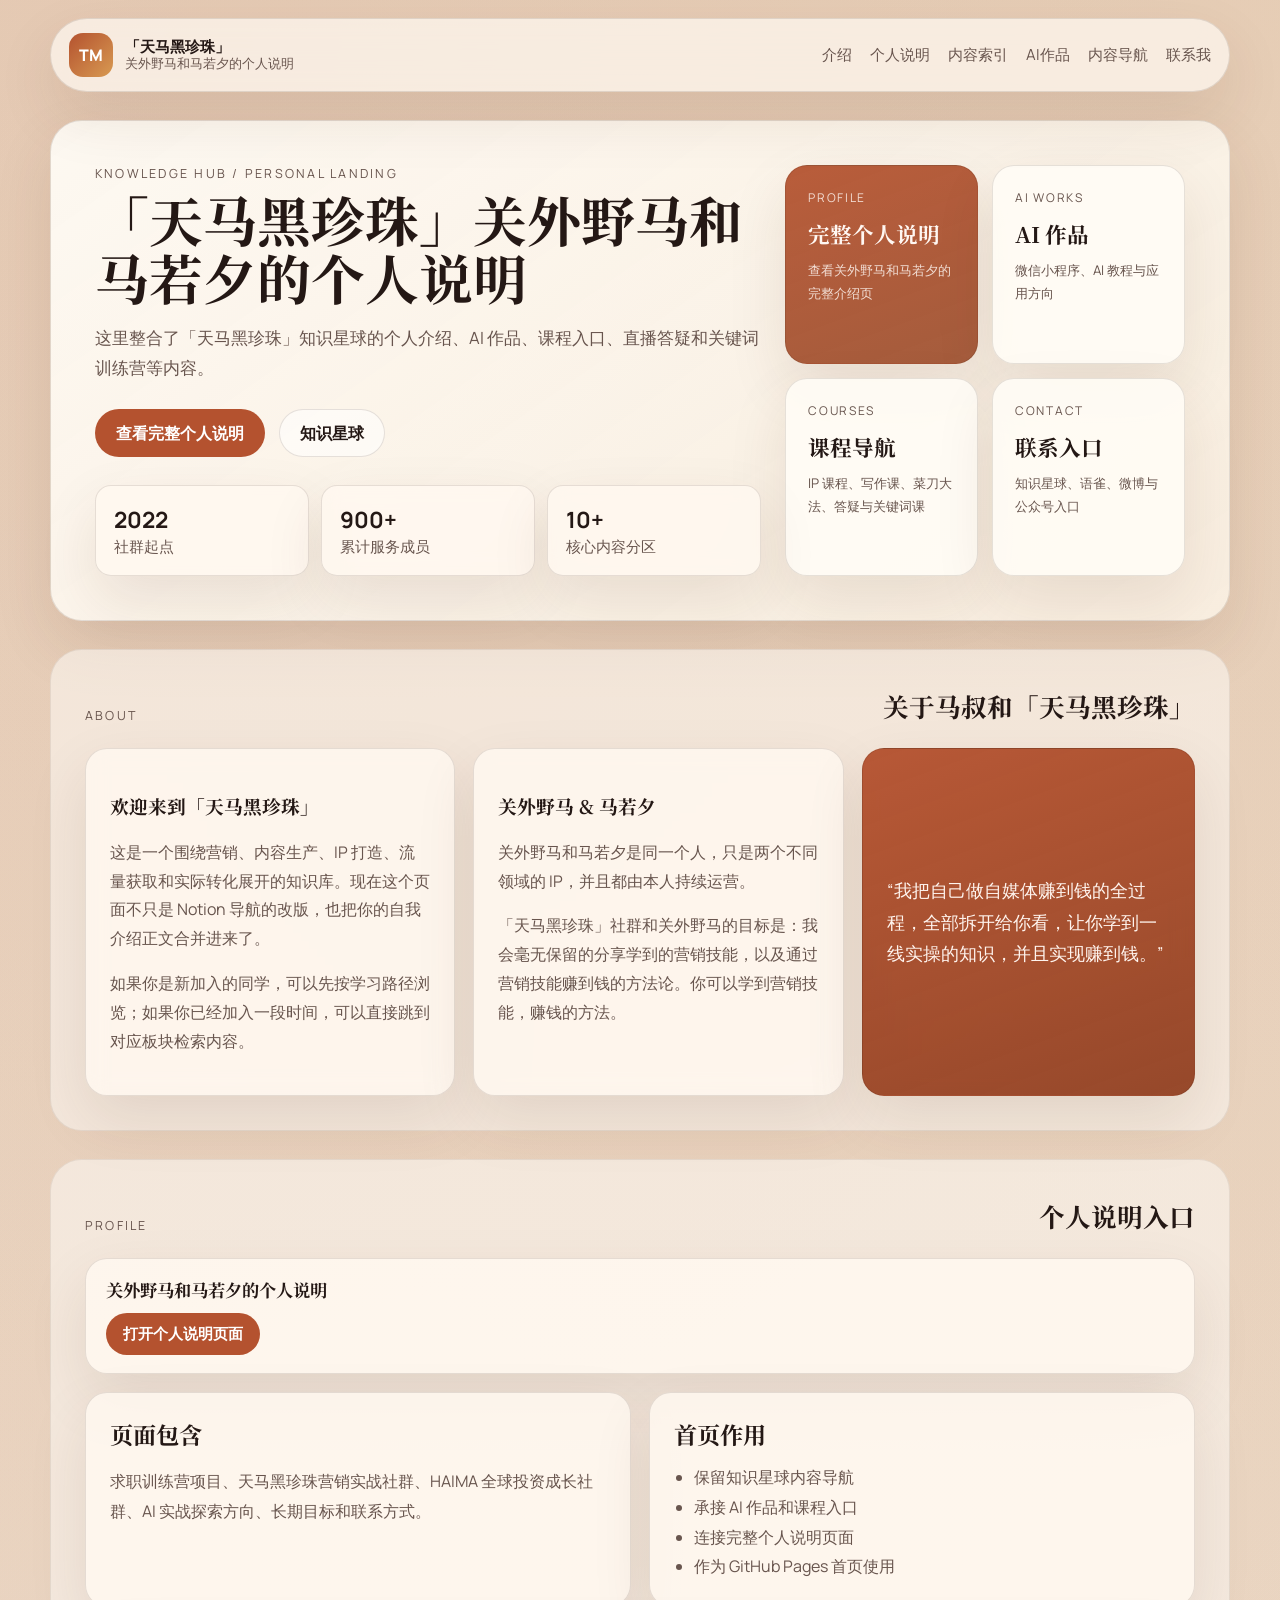
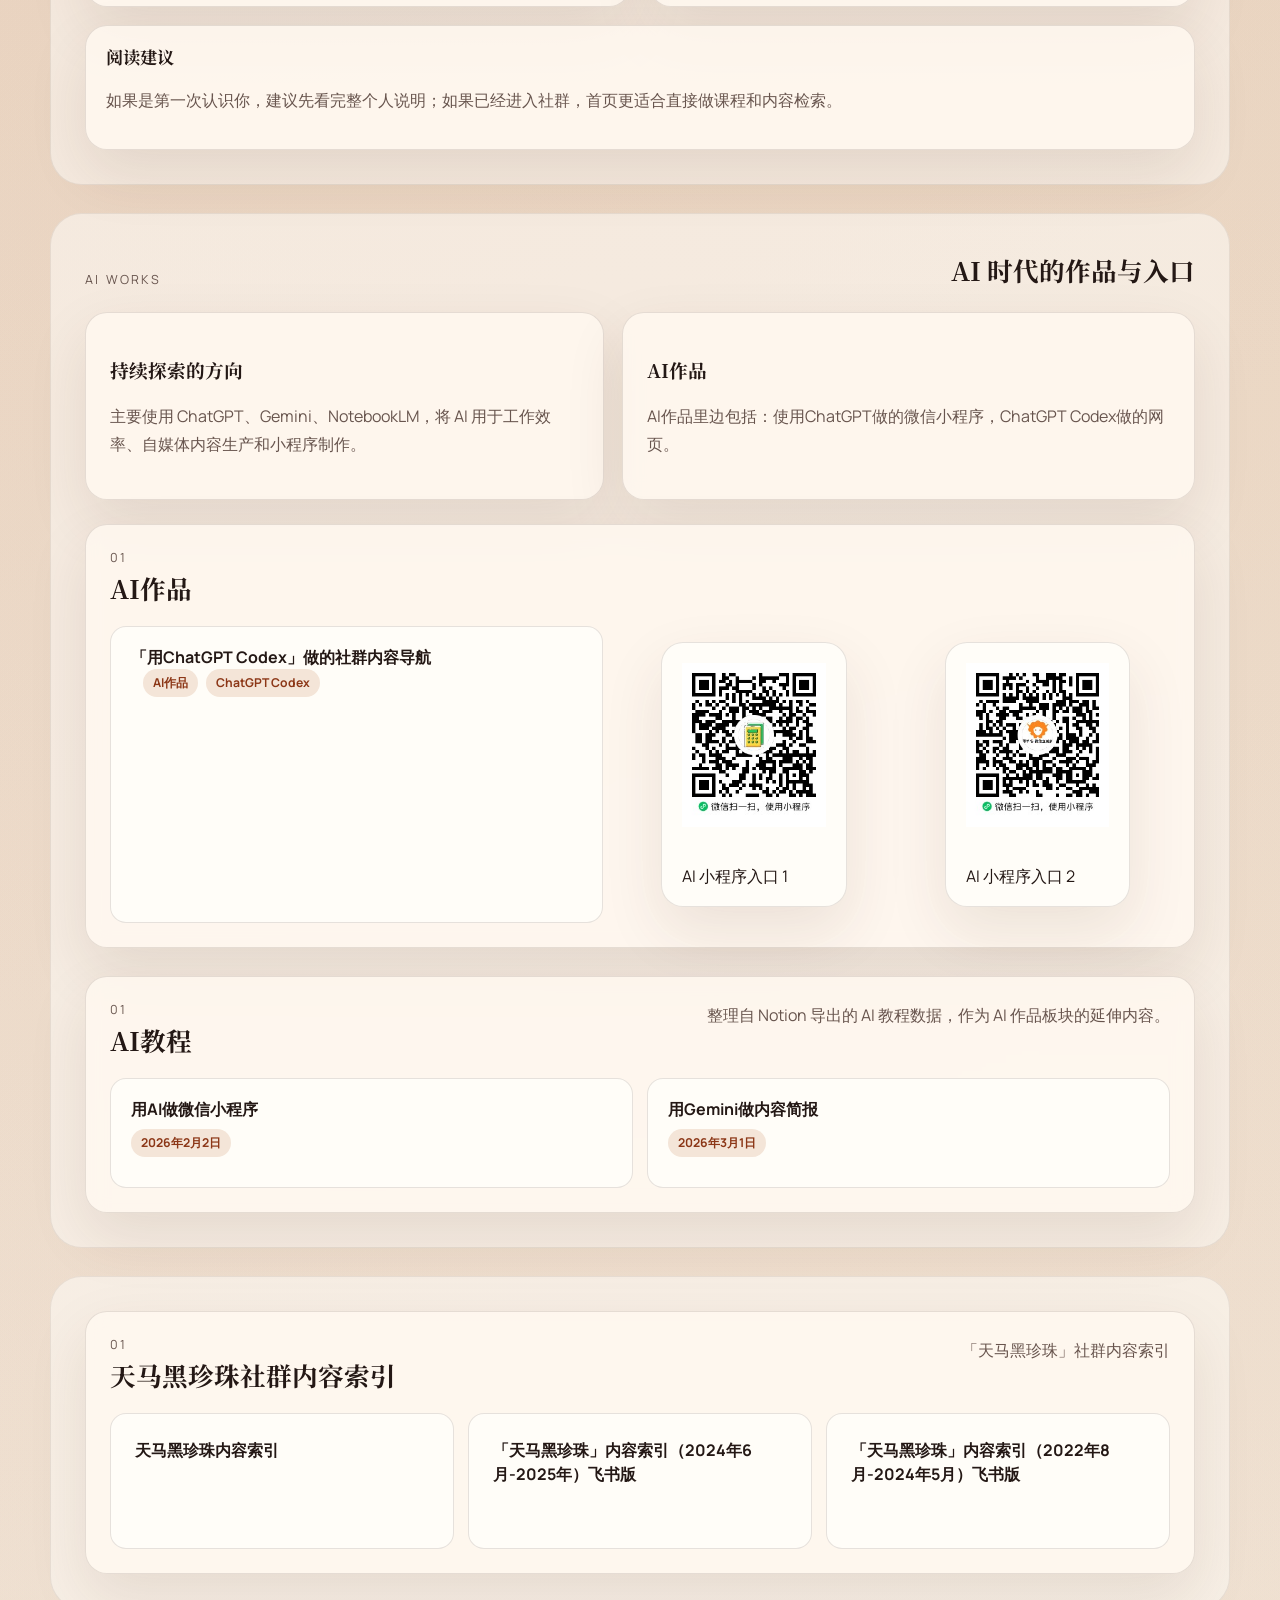
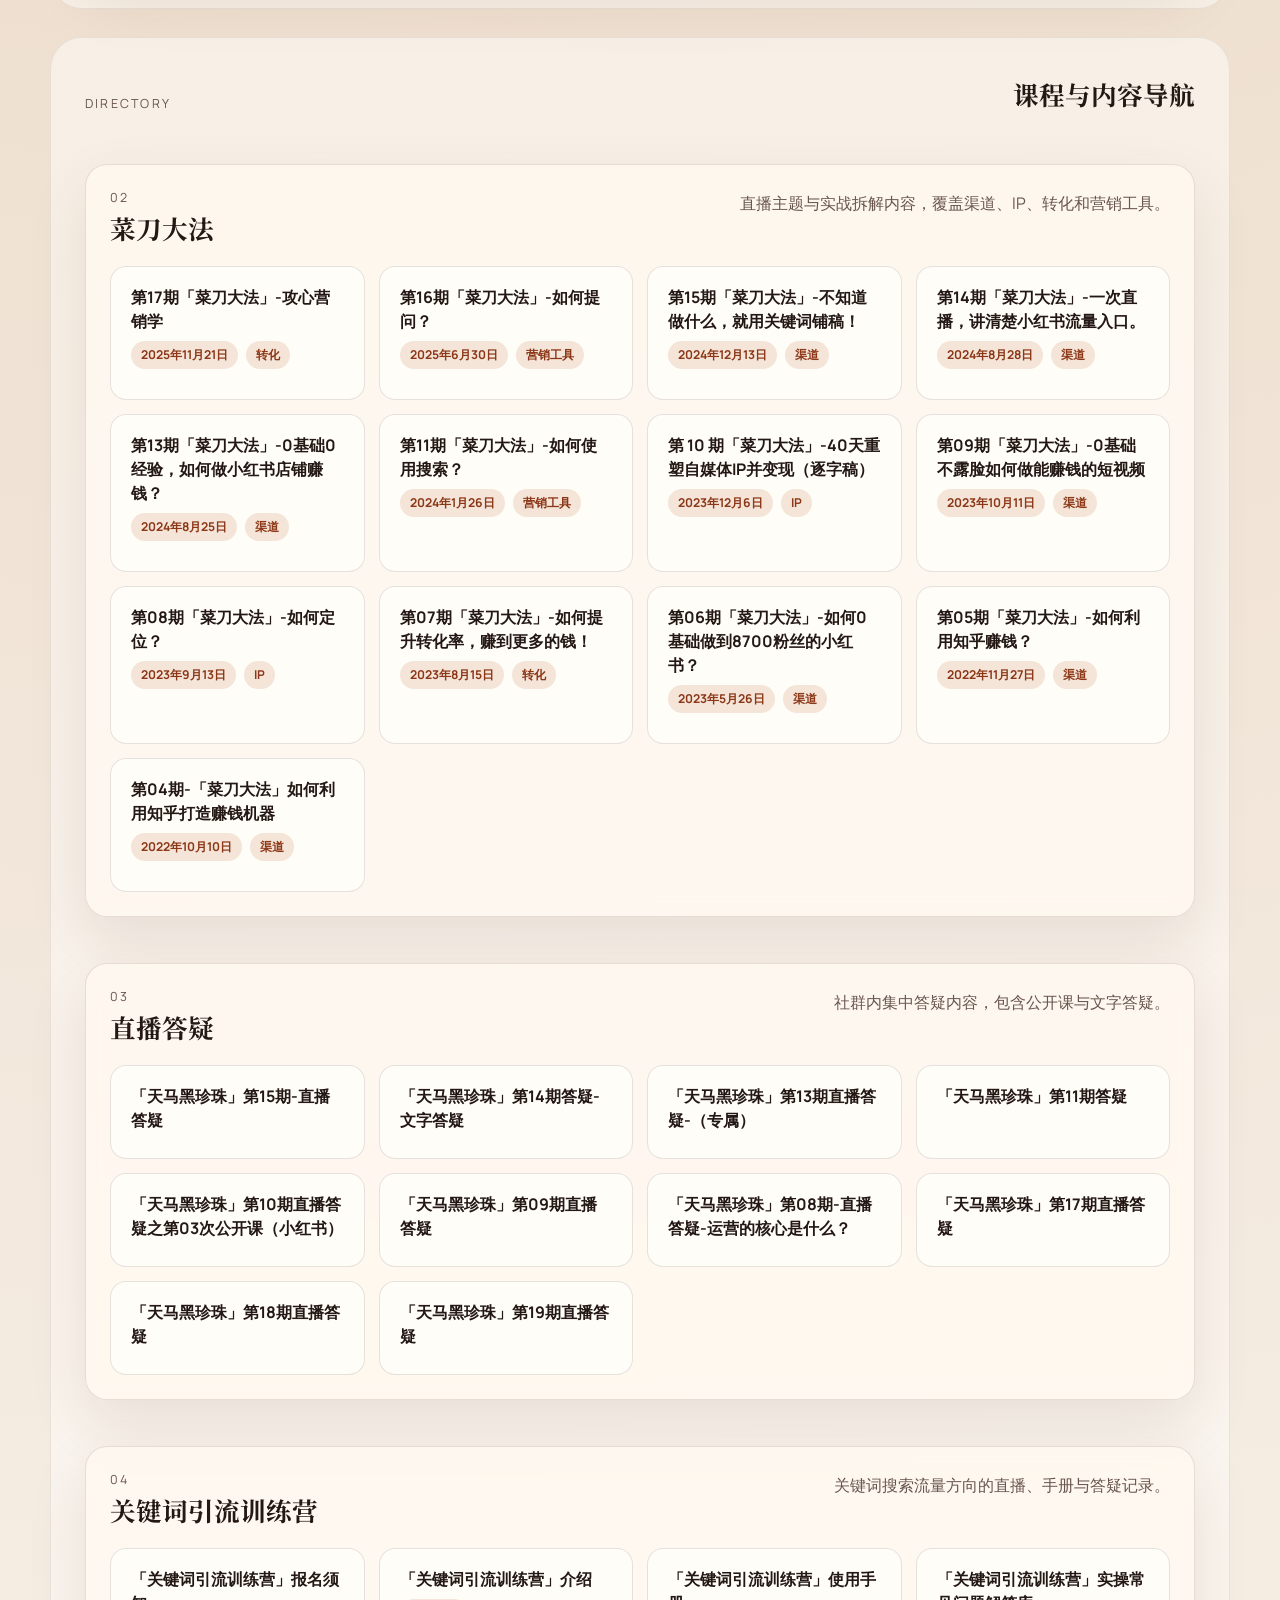
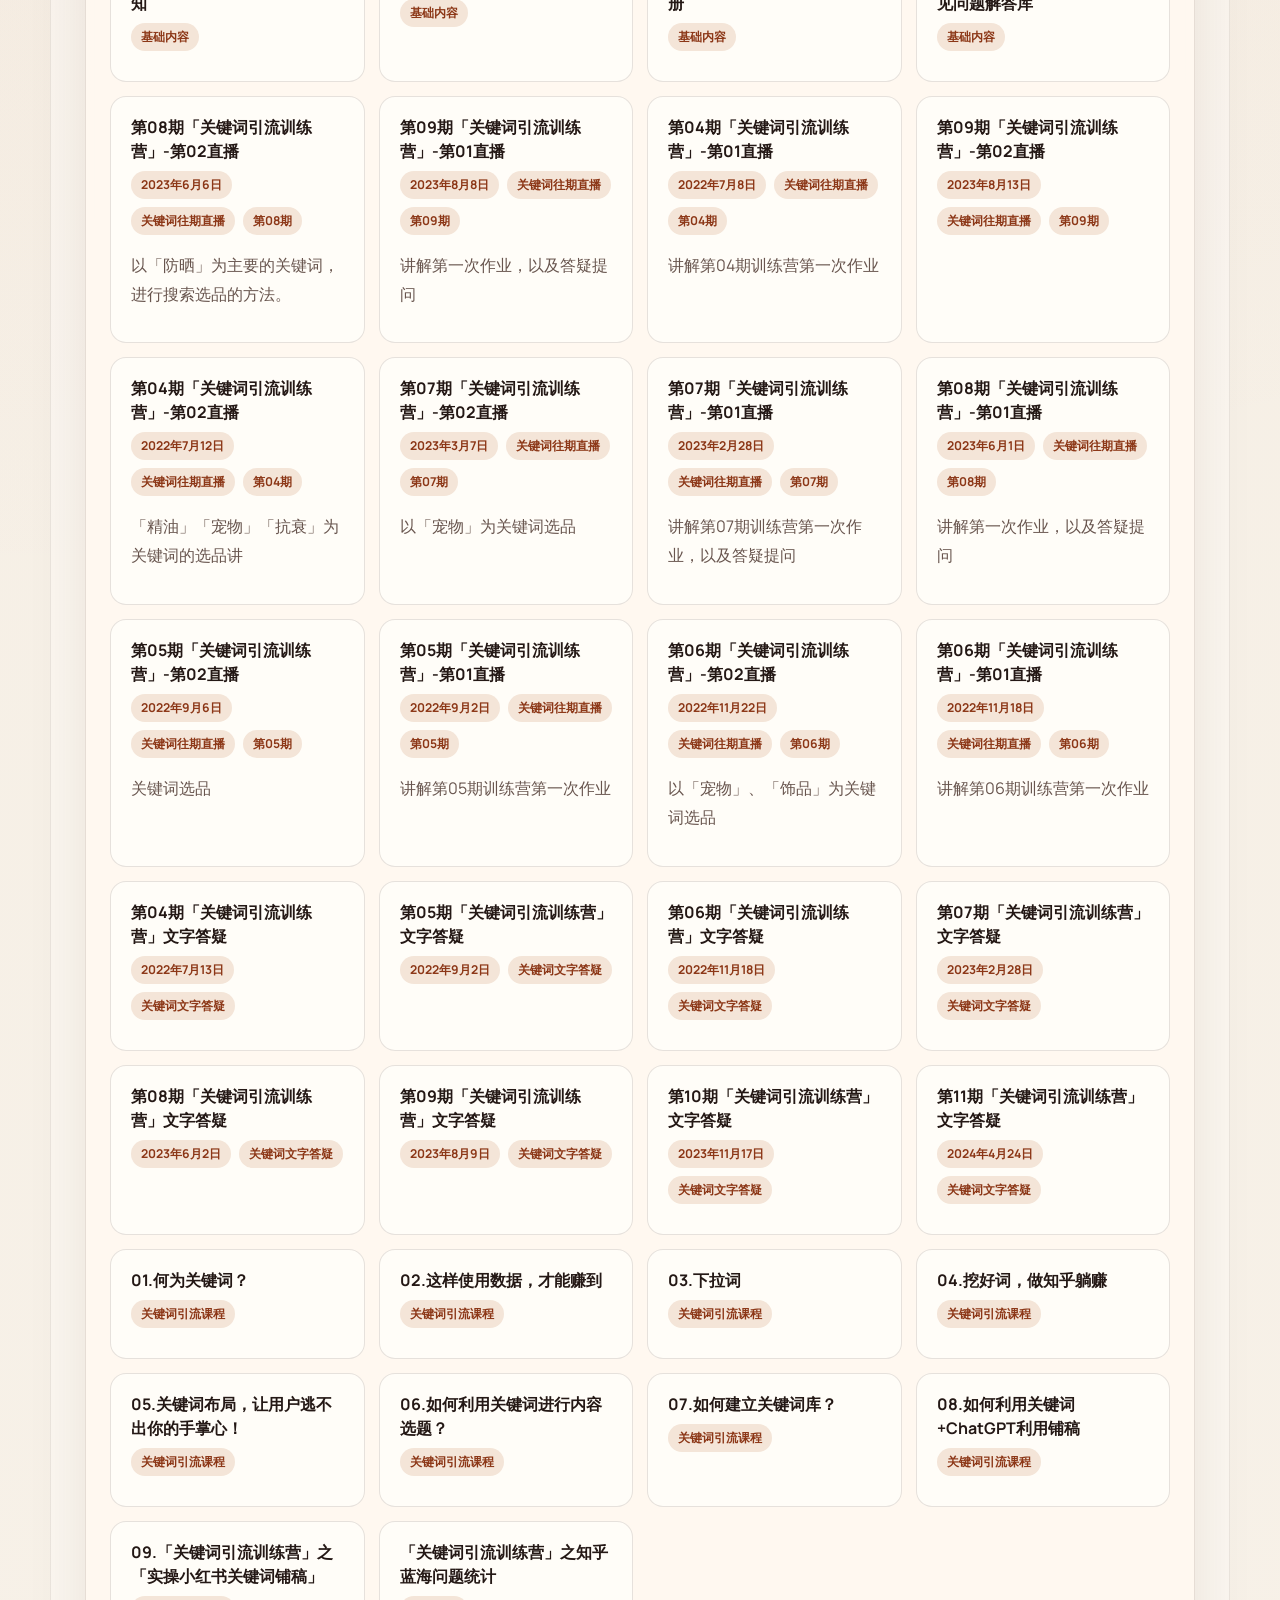
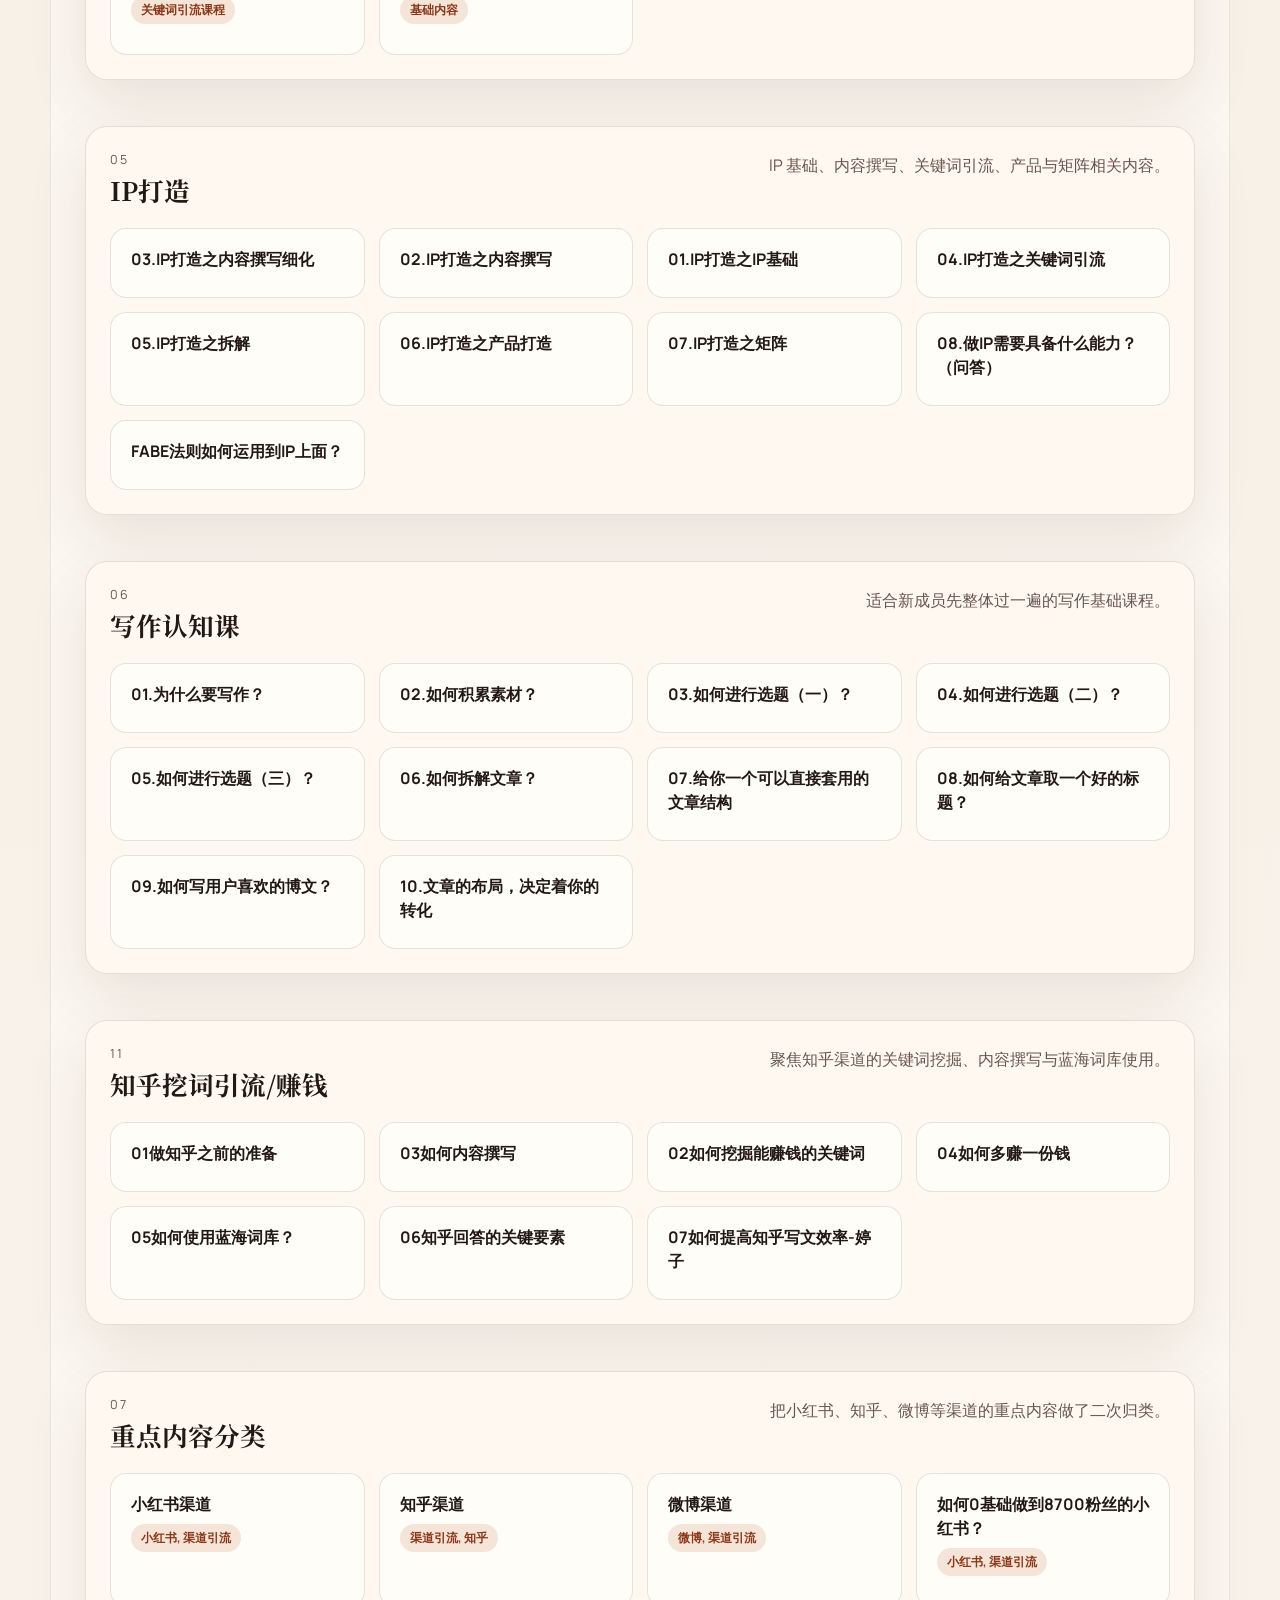
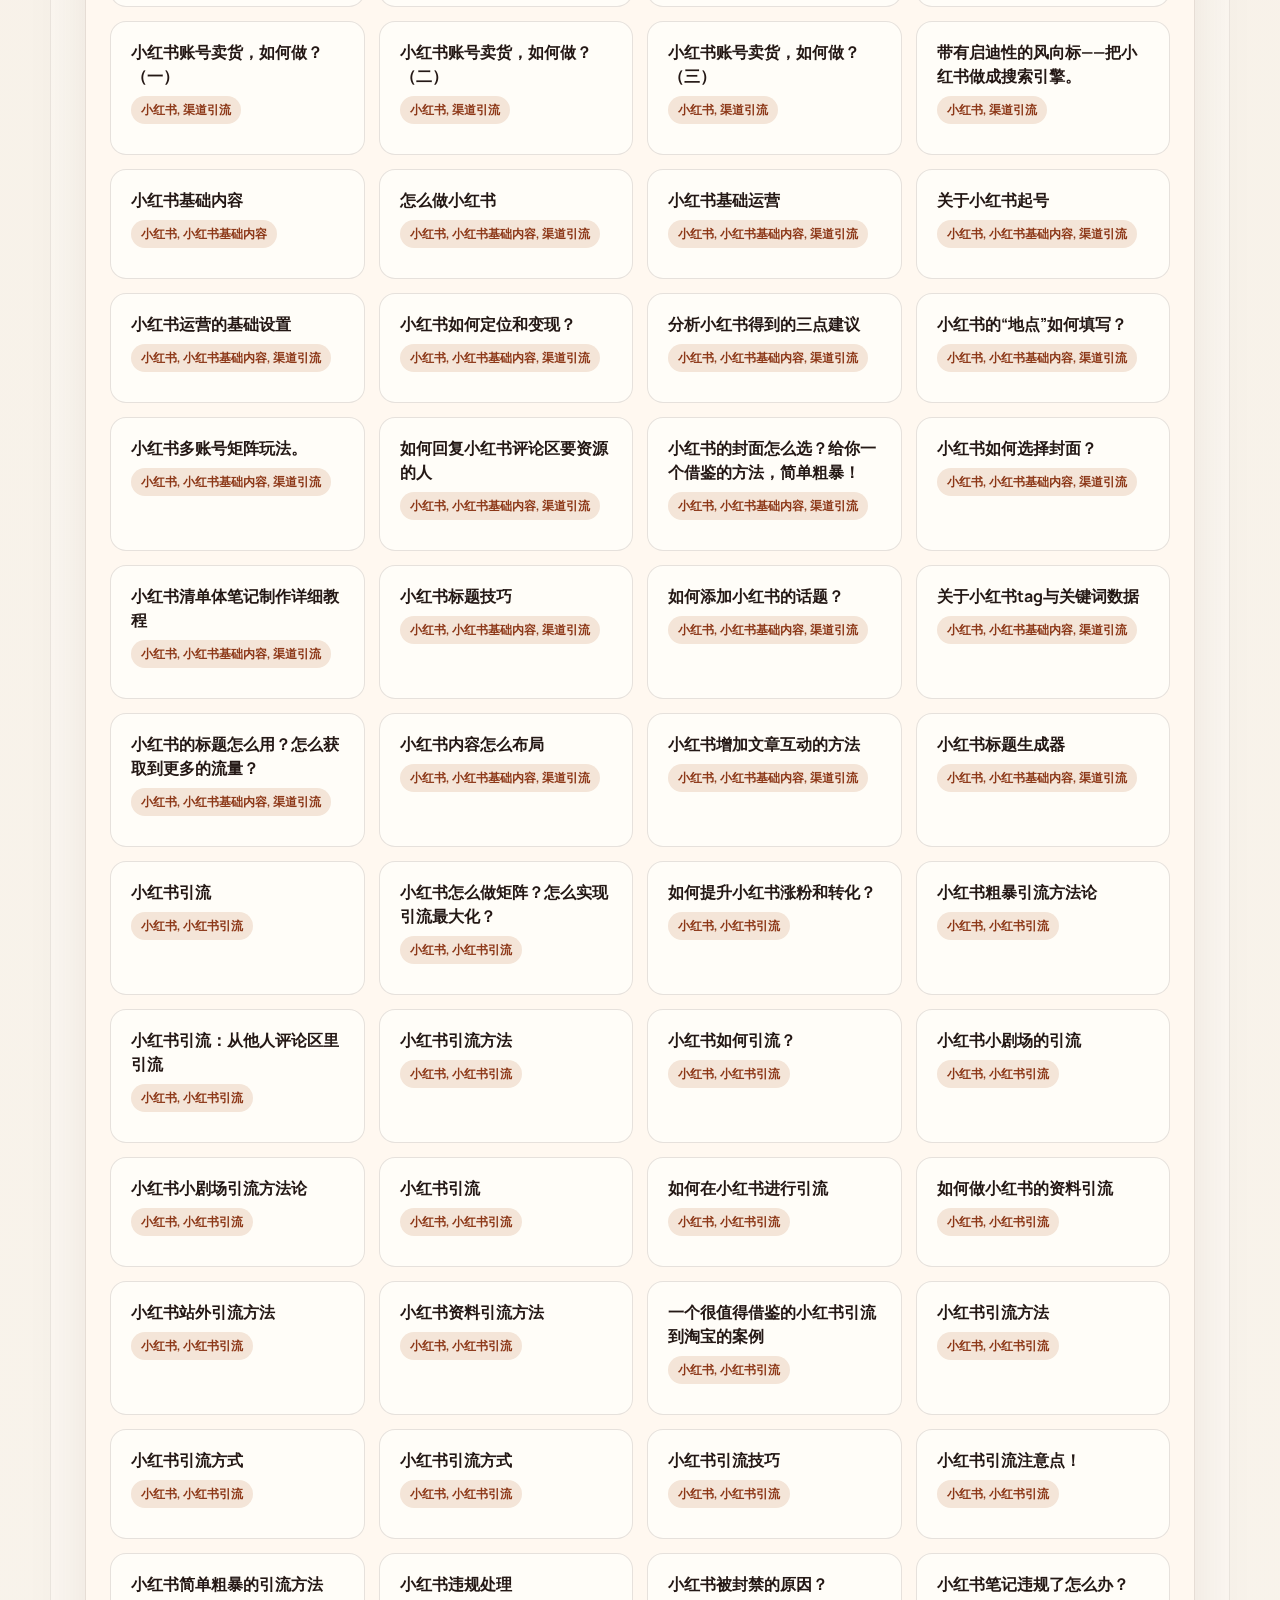
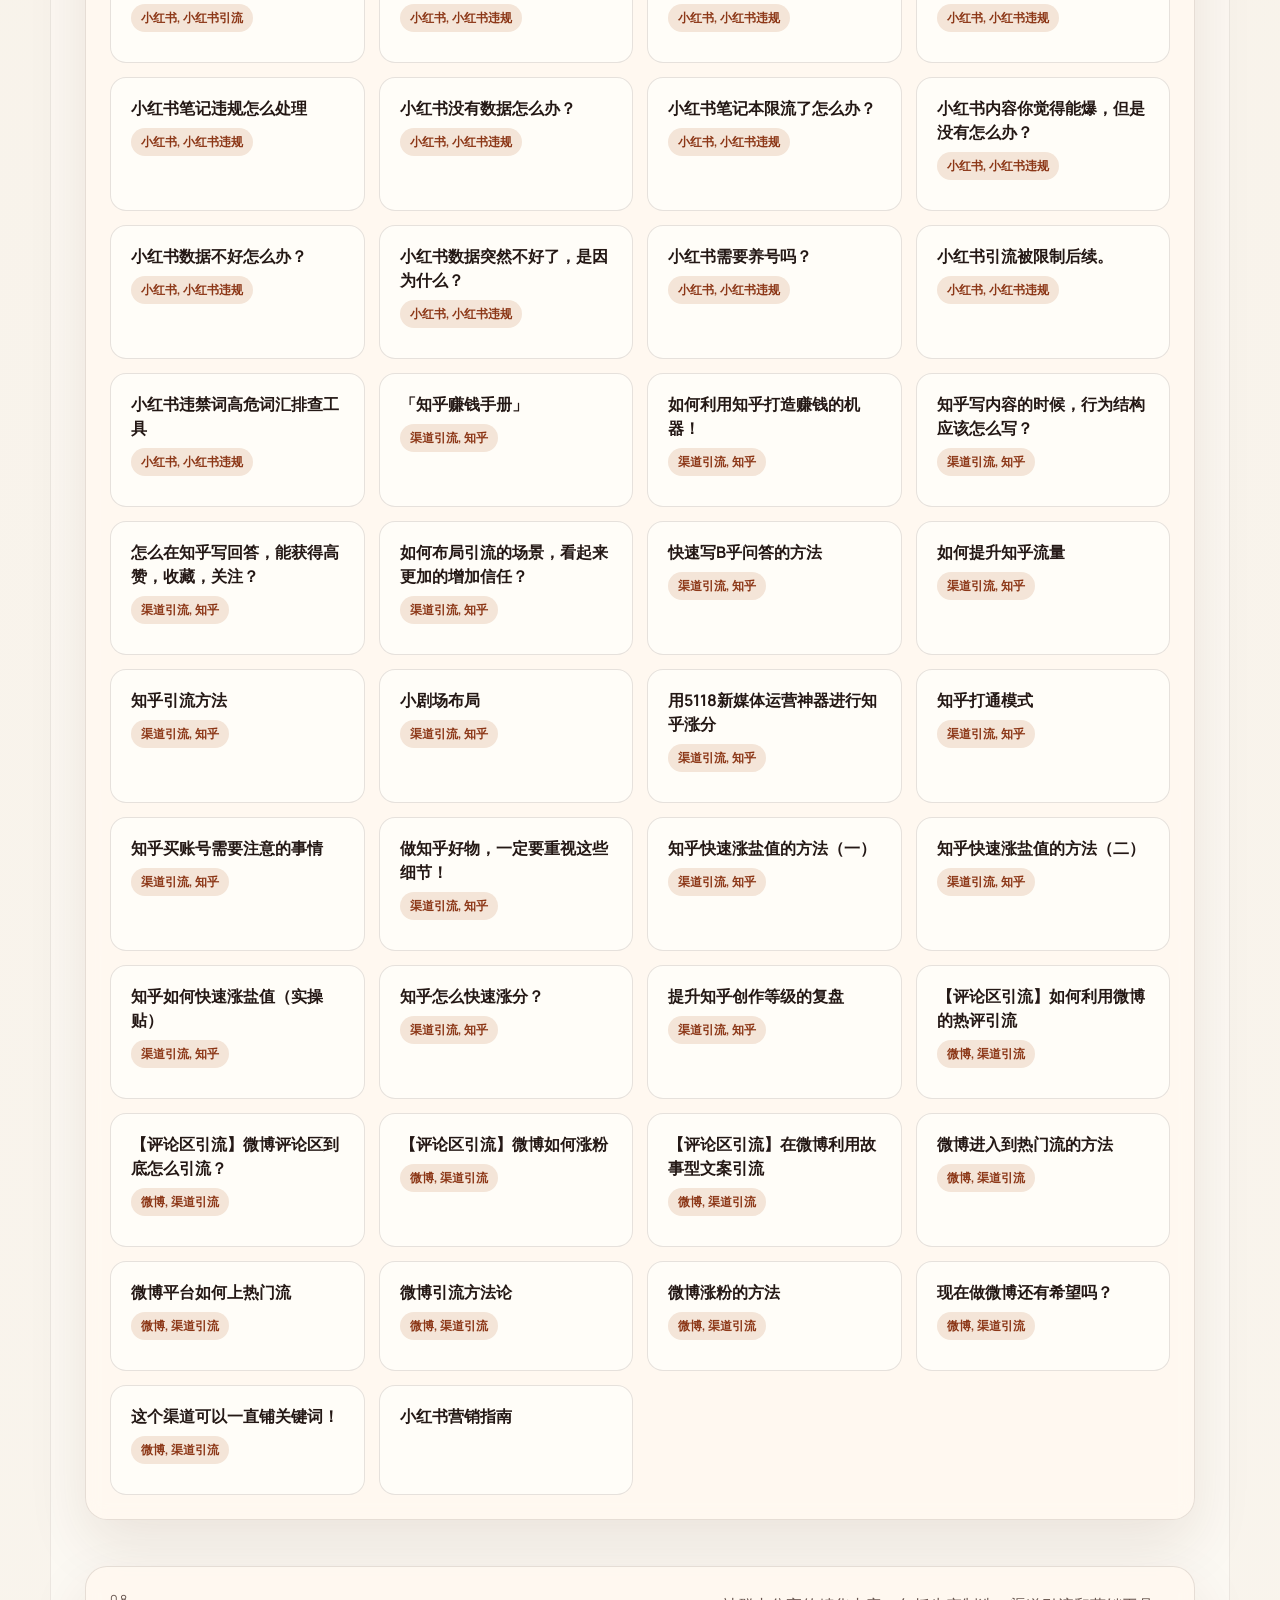
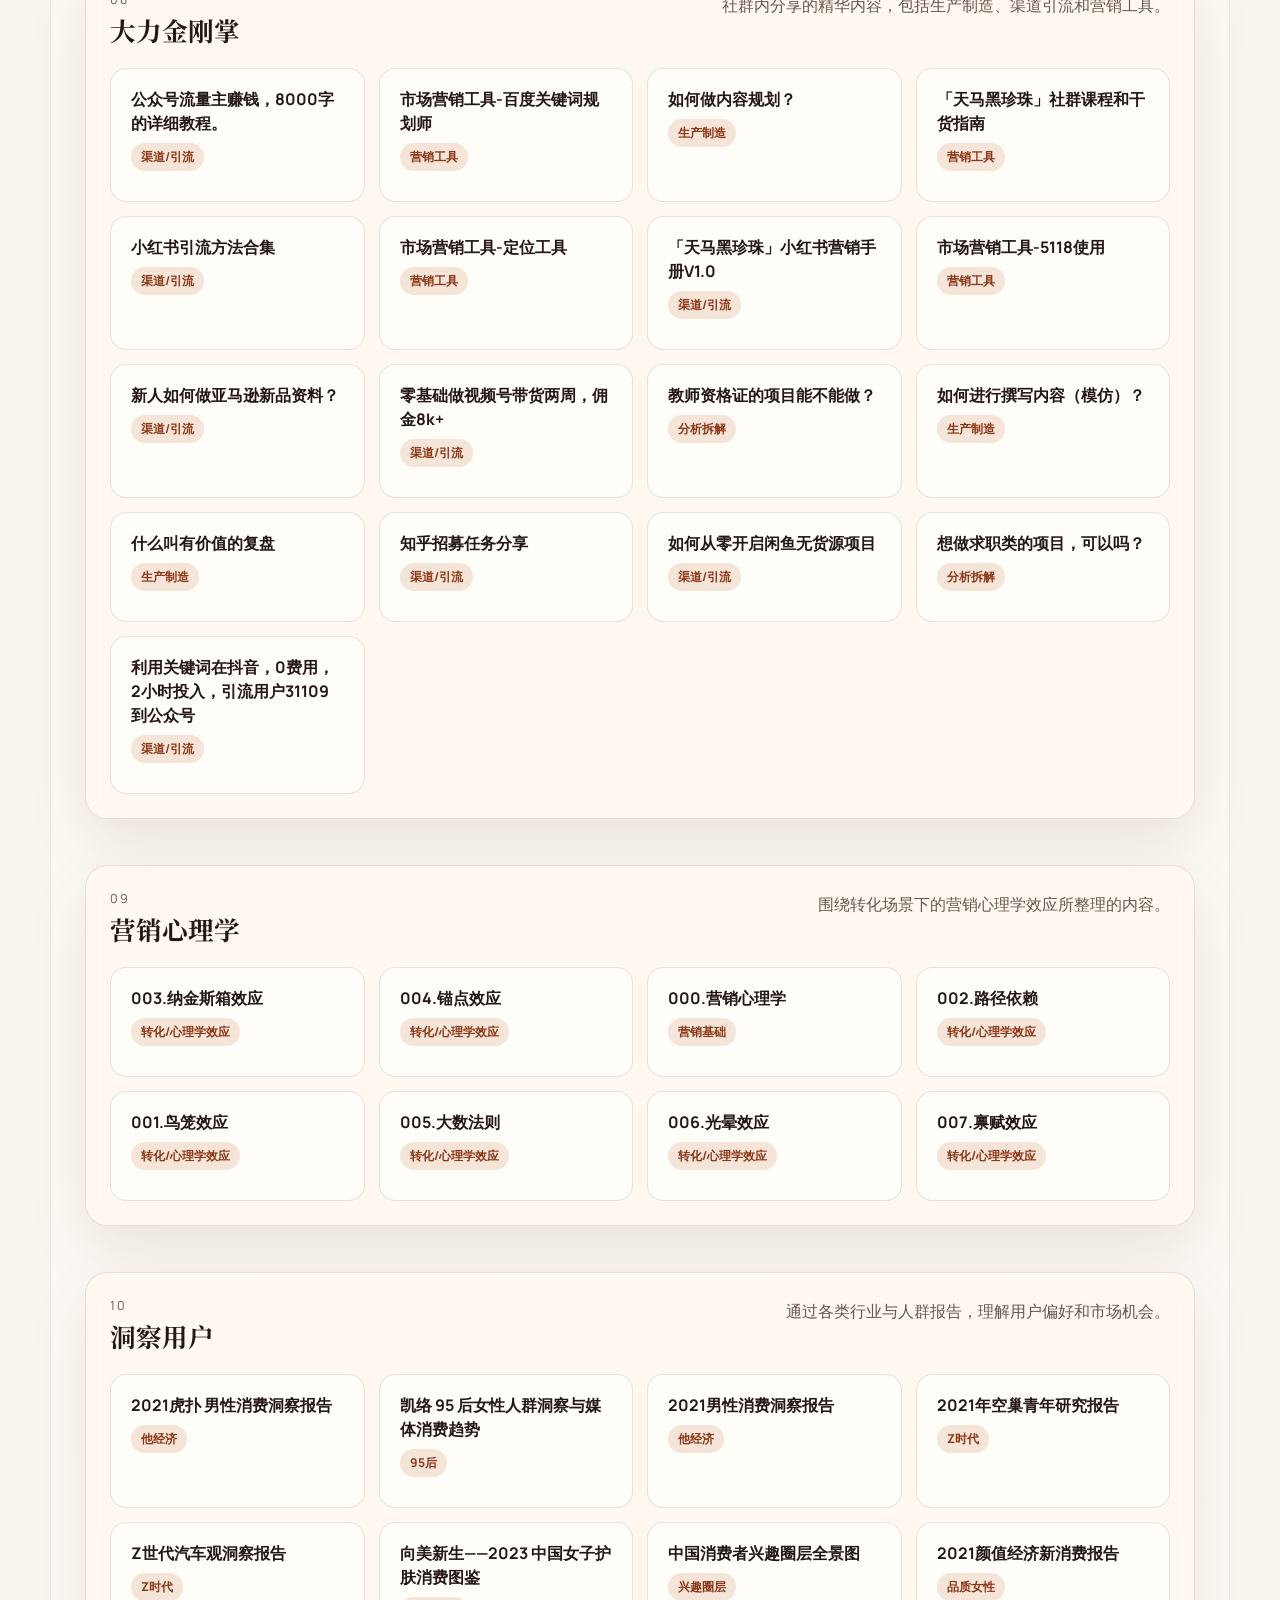
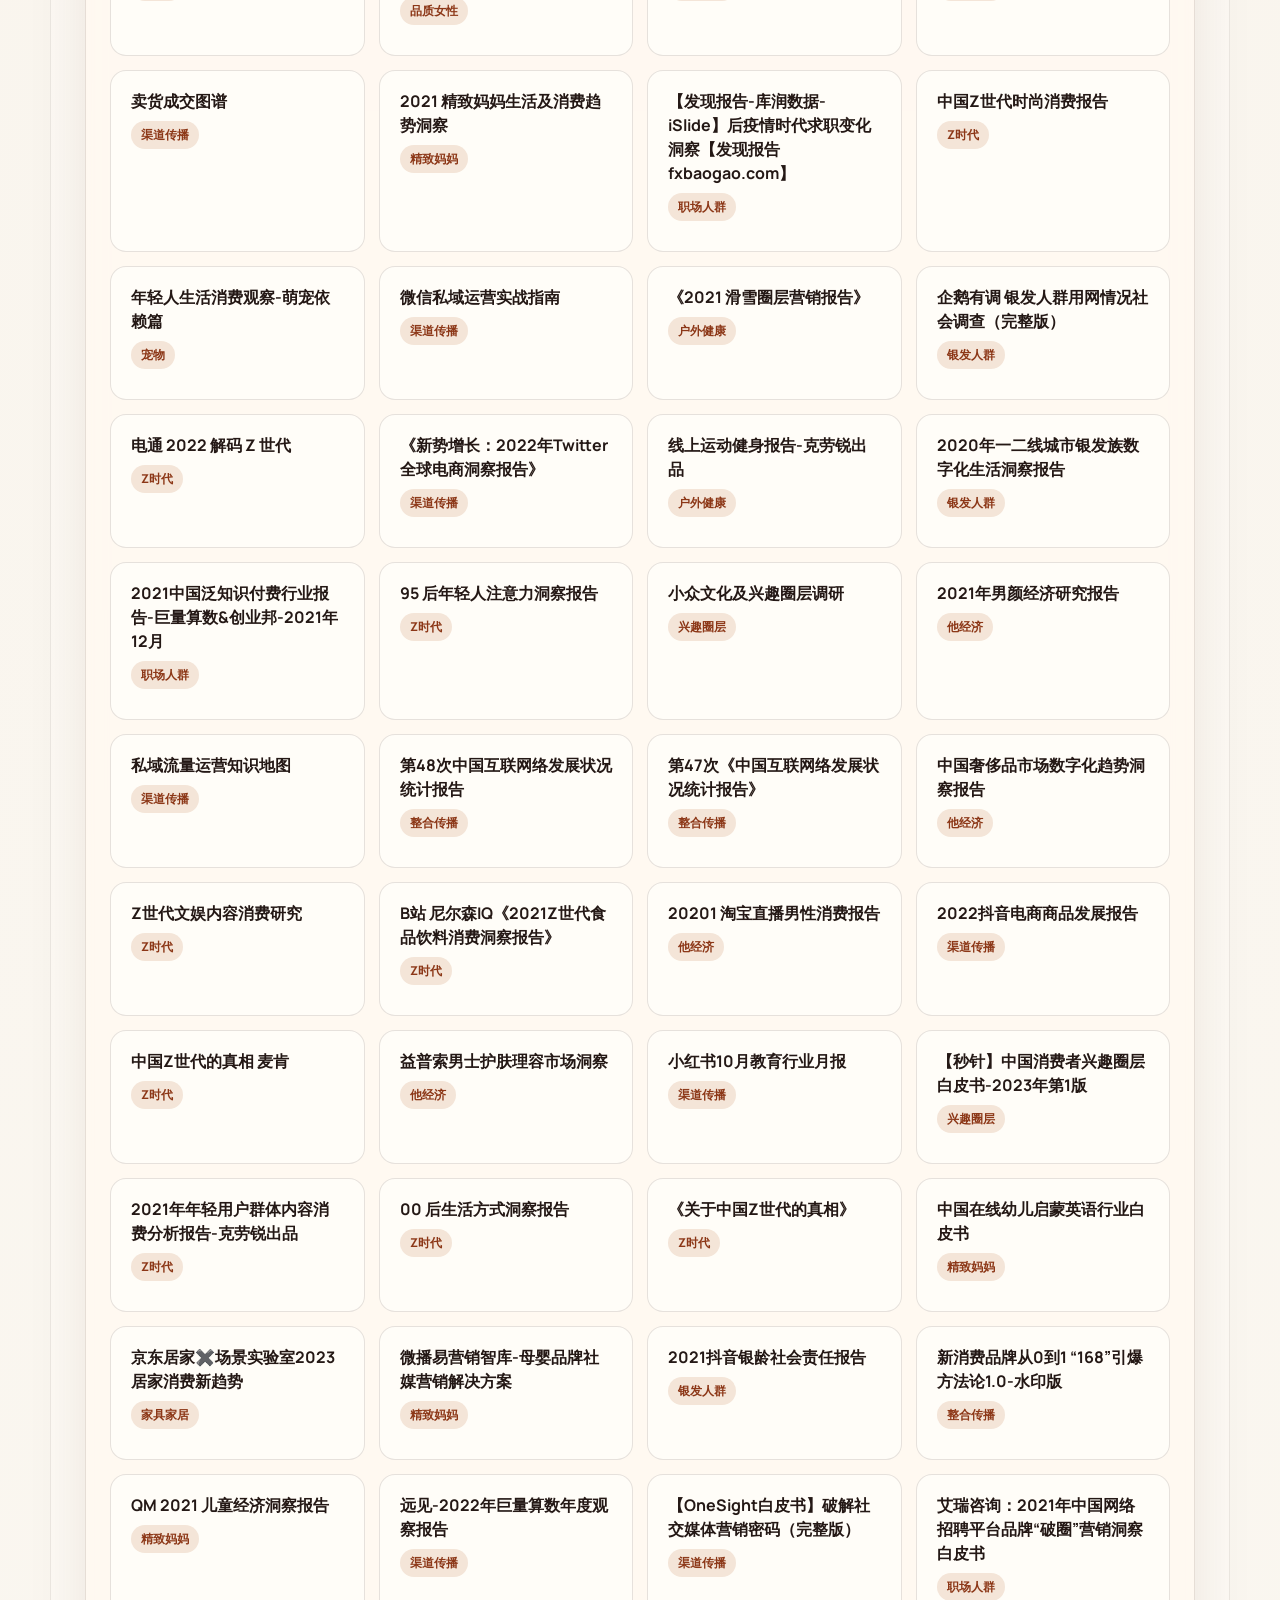
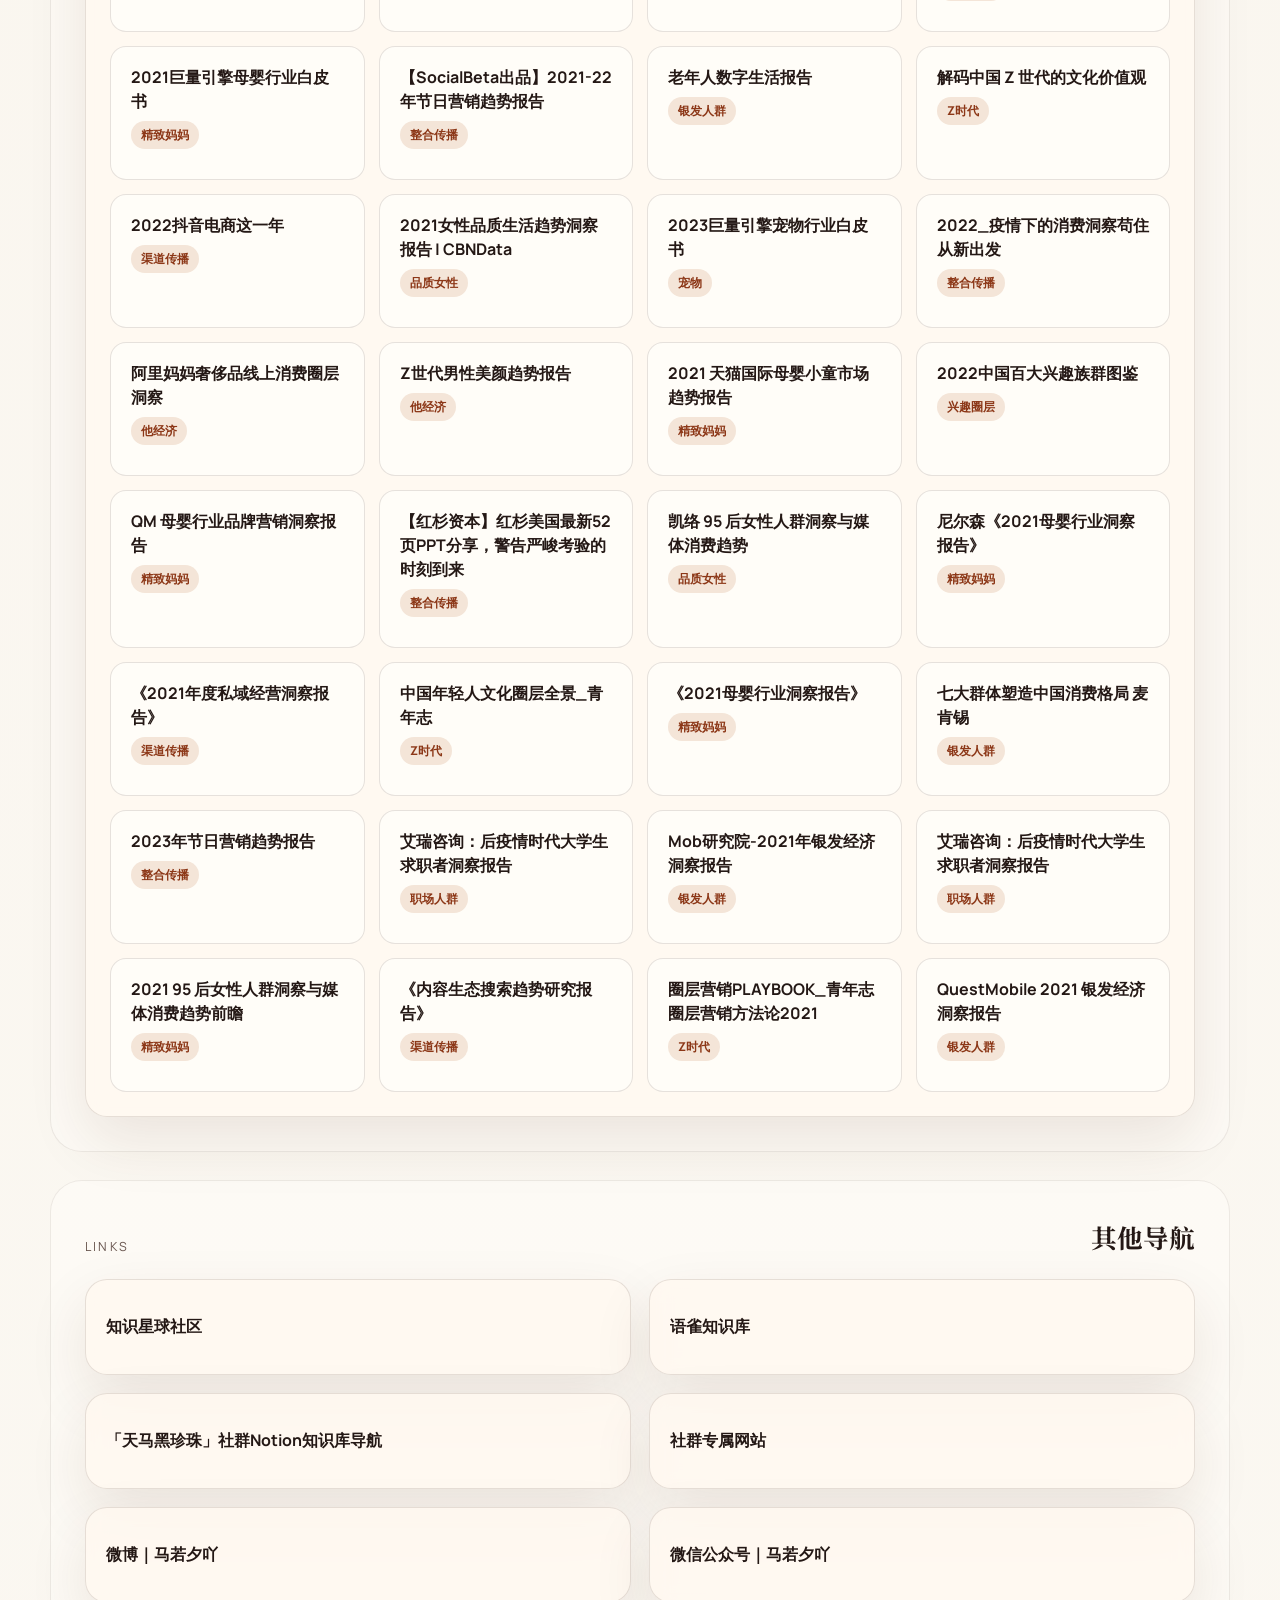
==== index.html @ 16bead6d "Rename feishu content index links" ====
<!DOCTYPE html>
<html lang="zh-CN">
  <head>
    <meta charset="UTF-8" />
    <meta name="viewport" content="width=device-width, initial-scale=1.0" />
    <title>「天马黑珍珠」关外野马和马若夕的个人说明</title>
    <meta
      name="description"
      content="「天马黑珍珠」关外野马和马若夕的个人说明，集中展示个人介绍、AI 作品、课程导航与联系方式。"
    />
    <link rel="preconnect" href="https://fonts.googleapis.com" />
    <link rel="preconnect" href="https://fonts.gstatic.com" crossorigin />
    <link
      href="https://fonts.googleapis.com/css2?family=Manrope:wght@400;500;700;800&family=Noto+Serif+SC:wght@400;600;700&display=swap"
      rel="stylesheet"
    />
    <link rel="stylesheet" href="./styles.css" />
  </head>
  <body>
    <div class="page-shell">
      <header class="site-header">
        <a class="brand" href="#top">
          <span class="brand-mark">TM</span>
          <span class="brand-copy">
            <strong>「天马黑珍珠」</strong>
            <small>关外野马和马若夕的个人说明</small>
          </span>
        </a>
        <nav class="top-nav">
          <a href="#intro">介绍</a>
          <a href="./profile.html">个人说明</a>
          <a href="./content-index.html">内容索引</a>
          <a href="#ai">AI作品</a>
          <a href="#sections">内容导航</a>
          <a href="#contact">联系我</a>
        </nav>
      </header>

      <main id="top">
        <section class="hero">
          <div class="hero-copy">
            <p class="eyebrow">Knowledge Hub / Personal Landing</p>
            <h1>「天马黑珍珠」关外野马和马若夕的个人说明</h1>
            <p class="hero-text">
              这里整合了「天马黑珍珠」知识星球的个人介绍、AI 作品、课程入口、直播答疑和关键词训练营等内容。
            </p>
            <div class="hero-actions">
              <a class="button primary" href="./profile.html">查看完整个人说明</a>
              <a class="button secondary" href="https://wx.zsxq.com/dweb2/index/group/28514828554421" target="_blank" rel="noreferrer">知识星球</a>
            </div>
            <ul class="hero-stats">
              <li><strong>2022</strong><span>社群起点</span></li>
              <li><strong>900+</strong><span>累计服务成员</span></li>
              <li><strong>10+</strong><span>核心内容分区</span></li>
            </ul>
          </div>
          <aside class="hero-panel">
            <div class="hero-quick-grid">
              <a class="quick-card quick-card-strong" href="./profile.html">
                <span class="quick-kicker">Profile</span>
                <strong>完整个人说明</strong>
                <small>查看关外野马和马若夕的完整介绍页</small>
              </a>
              <a class="quick-card" href="#ai">
                <span class="quick-kicker">AI Works</span>
                <strong>AI 作品</strong>
                <small>微信小程序、AI 教程与应用方向</small>
              </a>
              <a class="quick-card" href="#sections">
                <span class="quick-kicker">Courses</span>
                <strong>课程导航</strong>
                <small>IP 课程、写作课、菜刀大法、答疑与关键词课</small>
              </a>
              <a class="quick-card" href="#contact">
                <span class="quick-kicker">Contact</span>
                <strong>联系入口</strong>
                <small>知识星球、语雀、微博与公众号入口</small>
              </a>
            </div>
          </aside>
        </section>

        <section id="intro" class="section section-intro">
          <div class="section-heading">
            <p class="section-kicker">About</p>
            <h2>关于马叔和「天马黑珍珠」</h2>
          </div>
          <div class="intro-grid">
            <article class="note-card">
              <h3>欢迎来到「天马黑珍珠」</h3>
              <p>
                这是一个围绕营销、内容生产、IP 打造、流量获取和实际转化展开的知识库。现在这个页面不只是
                Notion 导航的改版，也把你的自我介绍正文合并进来了。
              </p>
              <p>
                如果你是新加入的同学，可以先按学习路径浏览；如果你已经加入一段时间，可以直接跳到对应板块检索内容。
              </p>
            </article>
            <article class="note-card">
              <h3>关外野马 & 马若夕</h3>
              <p>
                关外野马和马若夕是同一个人，只是两个不同领域的 IP，并且都由本人持续运营。
              </p>
              <p>
                「天马黑珍珠」社群和关外野马的目标是：我会毫无保留的分享学到的营销技能，以及通过营销技能赚到钱的方法论。你可以学到营销技能，赚钱的方法。
              </p>
            </article>
            <article class="quote-card">
              <p>
                “我把自己做自媒体赚到钱的全过程，全部拆开给你看，让你学到一线实操的知识，并且实现赚到钱。”
              </p>
            </article>
          </div>
        </section>

        <section id="story" class="section">
          <div class="section-heading">
            <p class="section-kicker">Profile</p>
            <h2>个人说明入口</h2>
          </div>
          <div class="story-grid">
            <article class="story-card story-card-wide">
              <h3>关外野马和马若夕的个人说明</h3>
              <a class="button primary" href="./profile.html">打开个人说明页面</a>
            </article>
            <article class="story-card">
              <h3>页面包含</h3>
              <p>
                求职训练营项目、天马黑珍珠营销实战社群、HAIMA 全球投资成长社群、AI 实战探索方向、长期目标和联系方式。
              </p>
            </article>
            <article class="story-card">
              <h3>首页作用</h3>
              <ul class="story-list">
                <li>保留知识星球内容导航</li>
                <li>承接 AI 作品和课程入口</li>
                <li>连接完整个人说明页面</li>
                <li>作为 GitHub Pages 首页使用</li>
              </ul>
            </article>
            <article class="story-card story-card-wide">
              <h3>阅读建议</h3>
              <p>
                如果是第一次认识你，建议先看完整个人说明；如果已经进入社群，首页更适合直接做课程和内容检索。
              </p>
            </article>
          </div>
        </section>

        <section id="ai" class="section">
          <div class="section-heading">
            <p class="section-kicker">AI Works</p>
            <h2>AI 时代的作品与入口</h2>
          </div>
          <div class="ai-layout">
            <article class="note-card">
              <h3>持续探索的方向</h3>
              <p>主要使用 ChatGPT、Gemini、NotebookLM，将 AI 用于工作效率、自媒体内容生产和小程序制作。</p>
            </article>
            <article class="note-card">
              <h3>AI作品</h3>
              <p>AI作品里边包括：使用ChatGPT做的微信小程序，ChatGPT Codex做的网页。</p>
            </article>
          </div>
          <section class="content-block ai-works-block">
            <div class="content-head">
              <div>
                <p class="content-kicker">01</p>
                <h3>AI作品</h3>
              </div>
            </div>
            <div class="ai-works-grid">
              <a
                class="content-item ai-work-item"
                href="https://yema-29129.github.io/tianmaheizhenzhu/"
                target="_blank"
                rel="noreferrer"
              >
                <h4>
                  「用ChatGPT Codex」做的社群内容导航
                  <span class="inline-chips">
                    <span class="meta-chip">AI作品</span>
                    <span class="meta-chip">ChatGPT Codex</span>
                  </span>
                </h4>
              </a>
              <figure class="qr-card ai-work-qr">
                <img src="./assets/images/image.png" alt="AI 小程序入口 1" />
                <figcaption>AI 小程序入口 1</figcaption>
              </figure>
              <figure class="qr-card ai-work-qr">
                <img src="./assets/images/image 1.png" alt="AI 小程序入口 2" />
                <figcaption>AI 小程序入口 2</figcaption>
              </figure>
            </div>
          </section>
          <div class="dynamic-section" data-section="aiTutorial"></div>
        </section>

        <section class="section index-section">
          <div class="content-block">
            <div class="content-head">
              <div>
                <p class="content-kicker">01</p>
                <h3>天马黑珍珠社群内容索引</h3>
              </div>
              <p class="content-desc">「天马黑珍珠」社群内容索引</p>
            </div>
            <div class="content-list index-list">
              <a class="content-item index-item" href="https://yema-29129.github.io/tianmaheizhenzhu/" target="_blank" rel="noreferrer">
                <h4>天马黑珍珠内容索引</h4>
              </a>
              <a class="content-item index-item" href="https://raayg17e4m.feishu.cn/wiki/QuOnw3mskiLfRUkYK61cv2phnAe?from=from_copylink" target="_blank" rel="noreferrer">
                <h4>「天马黑珍珠」内容索引（2024年6月-2025年）飞书版</h4>
              </a>
              <a class="content-item index-item" href="https://raayg17e4m.feishu.cn/wiki/wikcnLWhyopDy23ac5sgY7Gh6fh?from=from_copylink" target="_blank" rel="noreferrer">
                <h4>「天马黑珍珠」内容索引（2022年8月-2024年5月）飞书版</h4>
              </a>
            </div>
          </div>
        </section>

        <section id="sections" class="section">
          <div class="section-heading">
            <p class="section-kicker">Directory</p>
            <h2>课程与内容导航</h2>
          </div>
          <div class="section-stack" id="dynamic-sections"></div>
        </section>

        <section class="section section-links">
          <div class="section-heading">
            <p class="section-kicker">Links</p>
            <h2>其他导航</h2>
          </div>
          <div class="link-grid">
            <a class="link-card" href="https://wx.zsxq.com/dweb2/index/group/28514828554421" target="_blank" rel="noreferrer">知识星球社区</a>
            <a class="link-card" href="https://www.yuque.com/mashuya/sq0tya?#" target="_blank" rel="noreferrer">语雀知识库</a>
            <a class="link-card" href="https://guanwaiyema.notion.site/0577f428c2644c1191d6cda9dcba9894" target="_blank" rel="noreferrer">「天马黑珍珠」社群Notion知识库导航</a>
            <a class="link-card" href="https://www.tmhzz.com/" target="_blank" rel="noreferrer">社群专属网站</a>
            <a class="link-card" href="https://weibo.com/u/7298373397" target="_blank" rel="noreferrer">微博｜马若夕吖</a>
            <a class="link-card" href="https://mp.weixin.qq.com/s/38m0aK2Q47sM9AAoJHw9Ow" target="_blank" rel="noreferrer">微信公众号｜马若夕吖</a>
          </div>
        </section>

        <section id="contact" class="section contact-section">
          <div class="section-heading">
            <p class="section-kicker">Contact</p>
            <h2>找到我 | 联系我</h2>
          </div>
          <div class="contact-layout">
            <div class="contact-copy">
              <p>
                「天马黑珍珠」社群，是一个学习营销为基础，并且将学到的营销知识，通过实践赚到钱的社群；
              </p>
              <p>
                粗暴一点的解释就是：我会毫无保留的分享学到的营销技能，以及通过营销技能赚到钱的方法论。你可以学到营销技能，赚钱的方法。
              </p>
              <p>
                目前社群有开发「写作认知课」为基础、「IP打造课程」为升级版，「关键词引流训练营」为引流基础，
                「知乎挖词赚钱」为引流实操，「电商神刀斩」为实践赚钱，将所有的课程一一串联起来赚钱的社群。
              </p>
            </div>
            <div class="contact-card">
              <a class="contact-image-link" href="./profile.html" aria-label="打开个人说明页面">
                <img src="./assets/images/WechatIMG454.png" alt="个人说明页面封面图" />
              </a>
              <div class="contact-links">
                <a href="https://www.yuque.com/mashuya/sq0tya?#" target="_blank" rel="noreferrer">「天马黑珍珠」语雀知识库</a>
                <a href="https://www.tmhzz.com/" target="_blank" rel="noreferrer">「天马黑珍珠」社群导航网站</a>
                <a href="https://guanwaiyema.notion.site/0577f428c2644c1191d6cda9dcba9894?source=copy_link" target="_blank" rel="noreferrer">
                  「天马黑珍珠」社群Notion知识库导航
                </a>
                <a href="./profile.html">个人说明</a>
              </div>
            </div>
          </div>
        </section>
      </main>

      <footer class="site-footer">
        <div class="footer-brand">
          <strong>「天马黑珍珠」</strong>
          <span>关外野马和马若夕的个人说明</span>
        </div>
        <nav class="footer-nav">
          <a href="./profile.html">个人说明</a>
          <a href="./content-index.html">内容索引</a>
          <a href="#ai">AI作品</a>
          <a href="#sections">课程导航</a>
          <a href="./profile.html#contact">联系方式</a>
          <a href="https://guanwaiyema.notion.site/0577f428c2644c1191d6cda9dcba9894?source=copy_link" target="_blank" rel="noreferrer">Notion知识库</a>
          <a href="https://www.tmhzz.com/" target="_blank" rel="noreferrer">天马黑珍珠社群导航内容</a>
          <a href="https://www.yuque.com/mashuya/sq0tya?#" target="_blank" rel="noreferrer">语雀知识库</a>
        </nav>
        <div class="footer-meta">
          <p>本站内容仅供展示与检索使用，具体资料与服务信息以实际社群内容为准。</p>
          <p>&copy; 2026 「天马黑珍珠」. All rights reserved.</p>
          <p>本内容基于ChatGPT制作。最近更新：2026 年 3 月 15 日</p>
        </div>
      </footer>
    </div>

    <template id="section-template">
      <section class="content-block">
        <div class="content-head">
          <div>
            <p class="content-kicker"></p>
            <h3></h3>
          </div>
          <p class="content-desc"></p>
        </div>
        <div class="content-list"></div>
      </section>
    </template>

    <script src="./script.js"></script>
  </body>
</html>
---- styles.css ----
:root {
  --bg: #f7f1e8;
  --bg-soft: #fffaf2;
  --surface: rgba(255, 248, 240, 0.84);
  --surface-strong: #fffdf8;
  --text: #241815;
  --muted: #68554e;
  --line: rgba(54, 28, 18, 0.12);
  --accent: #b4522f;
  --accent-strong: #8c3717;
  --shadow: 0 24px 60px rgba(80, 36, 16, 0.1);
  --radius-xl: 32px;
  --radius-lg: 22px;
  --radius-md: 16px;
  --container: 1180px;
}

* {
  box-sizing: border-box;
}

html {
  scroll-behavior: smooth;
}

body {
  margin: 0;
  color: var(--text);
  background:
    radial-gradient(circle at top left, rgba(180, 82, 47, 0.18), transparent 32%),
    radial-gradient(circle at top right, rgba(209, 166, 87, 0.15), transparent 28%),
    linear-gradient(180deg, #f3ebdf 0%, #f7f1e8 40%, #fbf8f2 100%);
  font-family: "Manrope", sans-serif;
}

img {
  display: block;
  max-width: 100%;
}

a {
  color: inherit;
  text-decoration: none;
}

.page-shell {
  width: min(var(--container), calc(100% - 32px));
  margin: 0 auto;
  padding: 18px 0 48px;
}

.site-header {
  position: sticky;
  top: 16px;
  z-index: 10;
  display: flex;
  align-items: center;
  justify-content: space-between;
  gap: 20px;
  padding: 14px 18px;
  background: rgba(255, 250, 242, 0.7);
  backdrop-filter: blur(16px);
  border: 1px solid var(--line);
  border-radius: 999px;
  box-shadow: var(--shadow);
}

.brand {
  display: inline-flex;
  align-items: center;
  gap: 12px;
}

.brand-mark {
  display: grid;
  place-items: center;
  width: 44px;
  height: 44px;
  border-radius: 14px;
  background: linear-gradient(135deg, var(--accent), #d89a52);
  color: #fff;
  font-weight: 800;
}

.brand-copy {
  display: flex;
  flex-direction: column;
  line-height: 1.1;
}

.brand-copy strong {
  font-size: 0.95rem;
}

.brand-copy small,
.top-nav a,
.section-kicker,
.content-kicker,
.eyebrow,
.panel-label {
  color: var(--muted);
}

.top-nav {
  display: flex;
  flex-wrap: wrap;
  gap: 18px;
}

.top-nav a {
  font-size: 0.95rem;
}

.hero,
.section,
.content-block {
  margin-top: 28px;
}

.hero {
  display: grid;
  grid-template-columns: 1.25fr 0.75fr;
  gap: 24px;
  padding: 44px;
  border: 1px solid var(--line);
  border-radius: var(--radius-xl);
  background: linear-gradient(145deg, rgba(255, 252, 246, 0.92), rgba(251, 243, 230, 0.85));
  box-shadow: var(--shadow);
}

.hero-single {
  grid-template-columns: 1fr;
}

.hero h1,
.section-heading h2,
.content-head h3,
.note-card h3,
.guide-card h3,
.profile-card h3 {
  font-family: "Noto Serif SC", serif;
}

.hero h1 {
  margin: 8px 0 16px;
  font-size: clamp(2.2rem, 4.2vw, 4.6rem);
  line-height: 1.08;
}

.hero-text {
  max-width: 680px;
  font-size: 1.05rem;
  line-height: 1.8;
  color: var(--muted);
}

.hero-actions {
  display: flex;
  flex-wrap: wrap;
  gap: 14px;
  margin-top: 26px;
}

.button {
  display: inline-flex;
  align-items: center;
  justify-content: center;
  min-height: 48px;
  padding: 0 20px;
  border-radius: 999px;
  border: 1px solid transparent;
  font-weight: 700;
}

.button.primary {
  background: var(--accent);
  color: #fff;
}

.button.secondary {
  border-color: var(--line);
  background: rgba(255, 255, 255, 0.55);
}

.hero-stats {
  display: grid;
  grid-template-columns: repeat(3, minmax(0, 1fr));
  gap: 12px;
  margin: 28px 0 0;
  padding: 0;
  list-style: none;
}

.hero-stats li,
.panel-card,
.note-card,
.quote-card,
.guide-card,
.qr-card,
.link-card,
.contact-card,
.content-block,
.profile-card {
  border: 1px solid var(--line);
  background: var(--surface);
  backdrop-filter: blur(10px);
  box-shadow: var(--shadow);
}

.hero-stats li {
  padding: 18px;
  border-radius: var(--radius-md);
}

.hero-stats strong {
  display: block;
  font-size: 1.4rem;
}

.hero-stats span {
  color: var(--muted);
  font-size: 0.92rem;
}

.hero-panel {
  display: flex;
}

.hero-quick-grid {
  display: grid;
  grid-template-columns: repeat(2, minmax(0, 1fr));
  gap: 14px;
  width: 100%;
}

.quick-card {
  display: flex;
  flex-direction: column;
  gap: 10px;
  min-height: 190px;
  padding: 22px;
  border: 1px solid var(--line);
  border-radius: var(--radius-lg);
  background: rgba(255, 252, 246, 0.9);
  box-shadow: var(--shadow);
  transition: transform 180ms ease, border-color 180ms ease;
}

.quick-card:hover {
  transform: translateY(-4px);
  border-color: rgba(180, 82, 47, 0.35);
}

.quick-card strong {
  font-family: "Noto Serif SC", serif;
  font-size: 1.35rem;
}

.quick-card small,
.quick-kicker {
  color: var(--muted);
  line-height: 1.7;
}

.quick-kicker {
  text-transform: uppercase;
  letter-spacing: 0.14em;
  font-size: 0.75rem;
}

.quick-card-strong {
  background: linear-gradient(160deg, rgba(180, 82, 47, 0.94), rgba(155, 76, 42, 0.9));
  color: #fff7f2;
}

.quick-card-strong .quick-kicker,
.quick-card-strong small {
  color: rgba(255, 247, 242, 0.84);
}

.panel-card {
  align-self: stretch;
  width: 100%;
  padding: 26px;
  border-radius: var(--radius-lg);
}

.panel-card ul {
  margin: 18px 0 0;
  padding-left: 20px;
  color: var(--muted);
  line-height: 1.8;
}

.section {
  padding: 34px;
  border-radius: var(--radius-xl);
  background: rgba(255, 253, 249, 0.52);
  border: 1px solid rgba(54, 28, 18, 0.08);
}

.section-heading {
  display: flex;
  align-items: end;
  justify-content: space-between;
  gap: 20px;
  margin-bottom: 24px;
}

.section-heading h2,
.content-head h3 {
  margin: 4px 0 0;
  font-size: clamp(1.5rem, 2vw, 2.4rem);
}

.section-kicker,
.content-kicker,
.eyebrow {
  margin: 0;
  text-transform: uppercase;
  letter-spacing: 0.18em;
  font-size: 0.78rem;
}

.intro-grid {
  display: grid;
  grid-template-columns: 1fr 1fr 0.9fr;
  gap: 18px;
}

.note-card,
.quote-card {
  padding: 24px;
  border-radius: var(--radius-lg);
}

.note-card p,
.quote-card p,
.content-desc,
.content-item p,
.contact-copy p {
  color: var(--muted);
  line-height: 1.8;
}

.quote-card {
  display: flex;
  align-items: center;
  background: linear-gradient(160deg, rgba(180, 82, 47, 0.96), rgba(140, 55, 23, 0.9));
}

.quote-card p {
  color: #fff4ee;
  font-size: 1.1rem;
}

.link-grid {
  display: grid;
  grid-template-columns: repeat(2, minmax(0, 1fr));
  gap: 18px;
}

.link-card,
.contact-card,
.qr-card {
  border-radius: var(--radius-lg);
  overflow: hidden;
}

.link-card,
.content-item,
.contact-card,
.qr-card figcaption {
  padding: 18px 20px;
}

.story-grid {
  display: grid;
  grid-template-columns: repeat(2, minmax(0, 1fr));
  gap: 18px;
}

.story-card {
  padding: 24px;
  border: 1px solid var(--line);
  border-radius: var(--radius-lg);
  background: var(--surface);
  box-shadow: var(--shadow);
}

.story-card-wide {
  grid-column: 1 / -1;
}

.story-card h3 {
  margin: 0 0 12px;
  font-family: "Noto Serif SC", serif;
  font-size: 1.45rem;
}

.story-card.story-card-wide {
  padding: 18px 20px;
}

.story-card.story-card-wide h3 {
  margin-bottom: 10px;
  font-size: 1.08rem;
  line-height: 1.5;
}

.story-card.story-card-wide .button {
  min-height: 42px;
  padding: 0 16px;
  font-size: 0.95rem;
}

.index-card-head {
  display: flex;
  align-items: start;
  justify-content: space-between;
  gap: 18px;
  margin-bottom: 18px;
}

.index-card-head h3 {
  margin: 0;
}

.index-card-head span {
  color: var(--muted);
  font-size: 0.98rem;
  line-height: 1.6;
  text-align: right;
}

.story-card p,
.story-list li {
  color: var(--muted);
  line-height: 1.85;
}

.story-list {
  margin: 0;
  padding-left: 20px;
}

.profile-stack {
  display: grid;
  gap: 18px;
}

.profile-card {
  padding: 28px;
  border-radius: var(--radius-lg);
}

.profile-card h3 {
  margin: 0 0 14px;
  font-size: 1.5rem;
}

.profile-card p,
.profile-card li {
  color: var(--muted);
  line-height: 1.9;
  font-size: 1.02rem;
}

.profile-card a {
  color: var(--accent-strong);
  text-decoration: underline;
  text-underline-offset: 3px;
}

.site-footer {
  display: grid;
  grid-template-columns: 1fr auto;
  gap: 28px;
  margin-top: 40px;
  padding: 34px;
  border-top: 1px solid rgba(54, 28, 18, 0.08);
  border-radius: var(--radius-xl);
  background: rgba(255, 249, 241, 0.92);
  box-shadow: var(--shadow);
}

.footer-brand {
  display: flex;
  flex-direction: column;
  gap: 8px;
}

.footer-brand strong {
  color: var(--accent-strong);
  font-size: 1.8rem;
}

.footer-brand span,
.footer-meta p,
.footer-nav a {
  color: var(--muted);
}

.footer-nav {
  display: flex;
  flex-wrap: wrap;
  justify-content: flex-end;
  gap: 28px;
}

.footer-meta {
  grid-column: 1 / -1;
  padding-top: 22px;
  border-top: 1px solid rgba(54, 28, 18, 0.08);
}

.footer-meta p {
  margin: 0 0 8px;
  line-height: 1.7;
}

.embed-section {
  min-height: 70vh;
}

.embed-frame-shell {
  overflow: hidden;
  border: 1px solid var(--line);
  border-radius: var(--radius-lg);
  background: rgba(255, 252, 246, 0.92);
  box-shadow: var(--shadow);
}

.embed-frame {
  display: block;
  width: 100%;
  min-height: 80vh;
  border: 0;
  background: #fff;
}

.embed-note {
  margin: 18px 0 0;
  color: var(--muted);
  line-height: 1.8;
}

.ai-layout,
.contact-layout {
  display: grid;
  grid-template-columns: 0.95fr 1.05fr;
  gap: 18px;
  margin-bottom: 24px;
}

.qr-grid {
  display: grid;
  grid-template-columns: repeat(2, minmax(0, 1fr));
  gap: 18px;
}

.ai-works-block {
  margin-top: 18px;
}

.ai-works-grid {
  display: grid;
  grid-template-columns: 1.3fr 0.7fr 0.7fr;
  gap: 18px;
}

.index-section .content-block {
  margin-top: 0;
}

.index-list {
  grid-template-columns: repeat(3, minmax(0, 1fr));
}

.index-item {
  min-height: 136px;
  display: flex;
  align-items: center;
  padding: 24px;
}

.index-item h4 {
  margin: 0;
  font-size: 1.1rem;
  line-height: 1.6;
}

.ai-work-item {
  min-height: 100%;
}

.ai-work-qr {
  background: var(--surface-strong);
}

.ai-work-qr img {
  padding: 20px;
}

.qr-card {
  background: var(--surface-strong);
}

.qr-card img {
  padding: 20px;
}

.section-stack {
  display: grid;
  gap: 18px;
}

.content-block {
  padding: 24px;
  border-radius: var(--radius-lg);
}

.content-head {
  display: flex;
  justify-content: space-between;
  gap: 18px;
  margin-bottom: 20px;
}

.content-desc {
  max-width: 520px;
  margin: 0;
}

.content-list {
  display: grid;
  grid-template-columns: repeat(auto-fit, minmax(220px, 1fr));
  gap: 14px;
}

.content-item {
  display: block;
  border: 1px solid var(--line);
  border-radius: var(--radius-md);
  background: var(--surface-strong);
  transition: transform 180ms ease, border-color 180ms ease, box-shadow 180ms ease;
}

.content-item:hover {
  transform: translateY(-4px);
  border-color: rgba(180, 82, 47, 0.4);
  box-shadow: 0 18px 30px rgba(80, 36, 16, 0.08);
}

.content-item h4 {
  margin: 0 0 8px;
  font-size: 1rem;
  line-height: 1.5;
}

.inline-chips {
  display: inline-flex;
  flex-wrap: wrap;
  gap: 8px;
  margin-left: 12px;
  vertical-align: middle;
}

.meta-row {
  display: flex;
  flex-wrap: wrap;
  gap: 8px;
  margin-bottom: 12px;
}

.meta-chip {
  padding: 5px 10px;
  border-radius: 999px;
  background: #f4e5d8;
  color: var(--accent-strong);
  font-size: 0.76rem;
  font-weight: 700;
}

.link-card {
  display: flex;
  align-items: center;
  min-height: 96px;
  background: var(--surface);
  font-weight: 700;
}

.contact-card {
  display: grid;
  grid-template-columns: 200px 1fr;
  background: var(--surface-strong);
}

.contact-image-link {
  display: block;
  height: 100%;
}

.contact-card img {
  width: 100%;
  height: 100%;
  object-fit: contain;
  background: #fff;
}

.contact-links {
  display: flex;
  flex-direction: column;
  gap: 12px;
  justify-content: center;
  padding: 20px;
}

.contact-links a {
  font-weight: 700;
}

.profile-contact-card {
  display: grid;
  grid-template-columns: 1fr 220px;
  gap: 24px;
  align-items: center;
}

.profile-contact-copy {
  min-width: 0;
}

.profile-contact-media {
  display: flex;
  justify-content: center;
  align-items: center;
  padding: 12px;
  border: 1px solid var(--line);
  border-radius: var(--radius-lg);
  background: rgba(255, 252, 246, 0.92);
}

.profile-contact-media img {
  width: 100%;
  max-width: 180px;
  height: auto;
  border-radius: 20px;
  object-fit: contain;
}

@media (max-width: 960px) {
  .site-header,
  .section-heading,
  .content-head,
  .hero,
  .intro-grid,
  .ai-layout,
  .contact-layout,
  .contact-card,
  .profile-contact-card {
    grid-template-columns: 1fr;
  }

  .site-header,
  .section-heading,
  .content-head {
    display: grid;
  }

  .hero {
    padding: 28px;
  }

  .story-grid,
  .link-grid,
  .qr-grid,
  .hero-quick-grid,
  .ai-works-grid,
  .index-list {
    grid-template-columns: 1fr;
  }

  .site-footer {
    grid-template-columns: 1fr;
  }

  .footer-nav {
    justify-content: flex-start;
    gap: 16px;
  }
}

@media (max-width: 640px) {
  .page-shell {
    width: min(var(--container), calc(100% - 20px));
  }

  .site-header {
    top: 10px;
    border-radius: 26px;
  }

  .top-nav {
    gap: 12px;
  }

  .section,
  .content-block {
    padding: 22px;
  }

  .hero-stats {
    grid-template-columns: 1fr;
  }
}
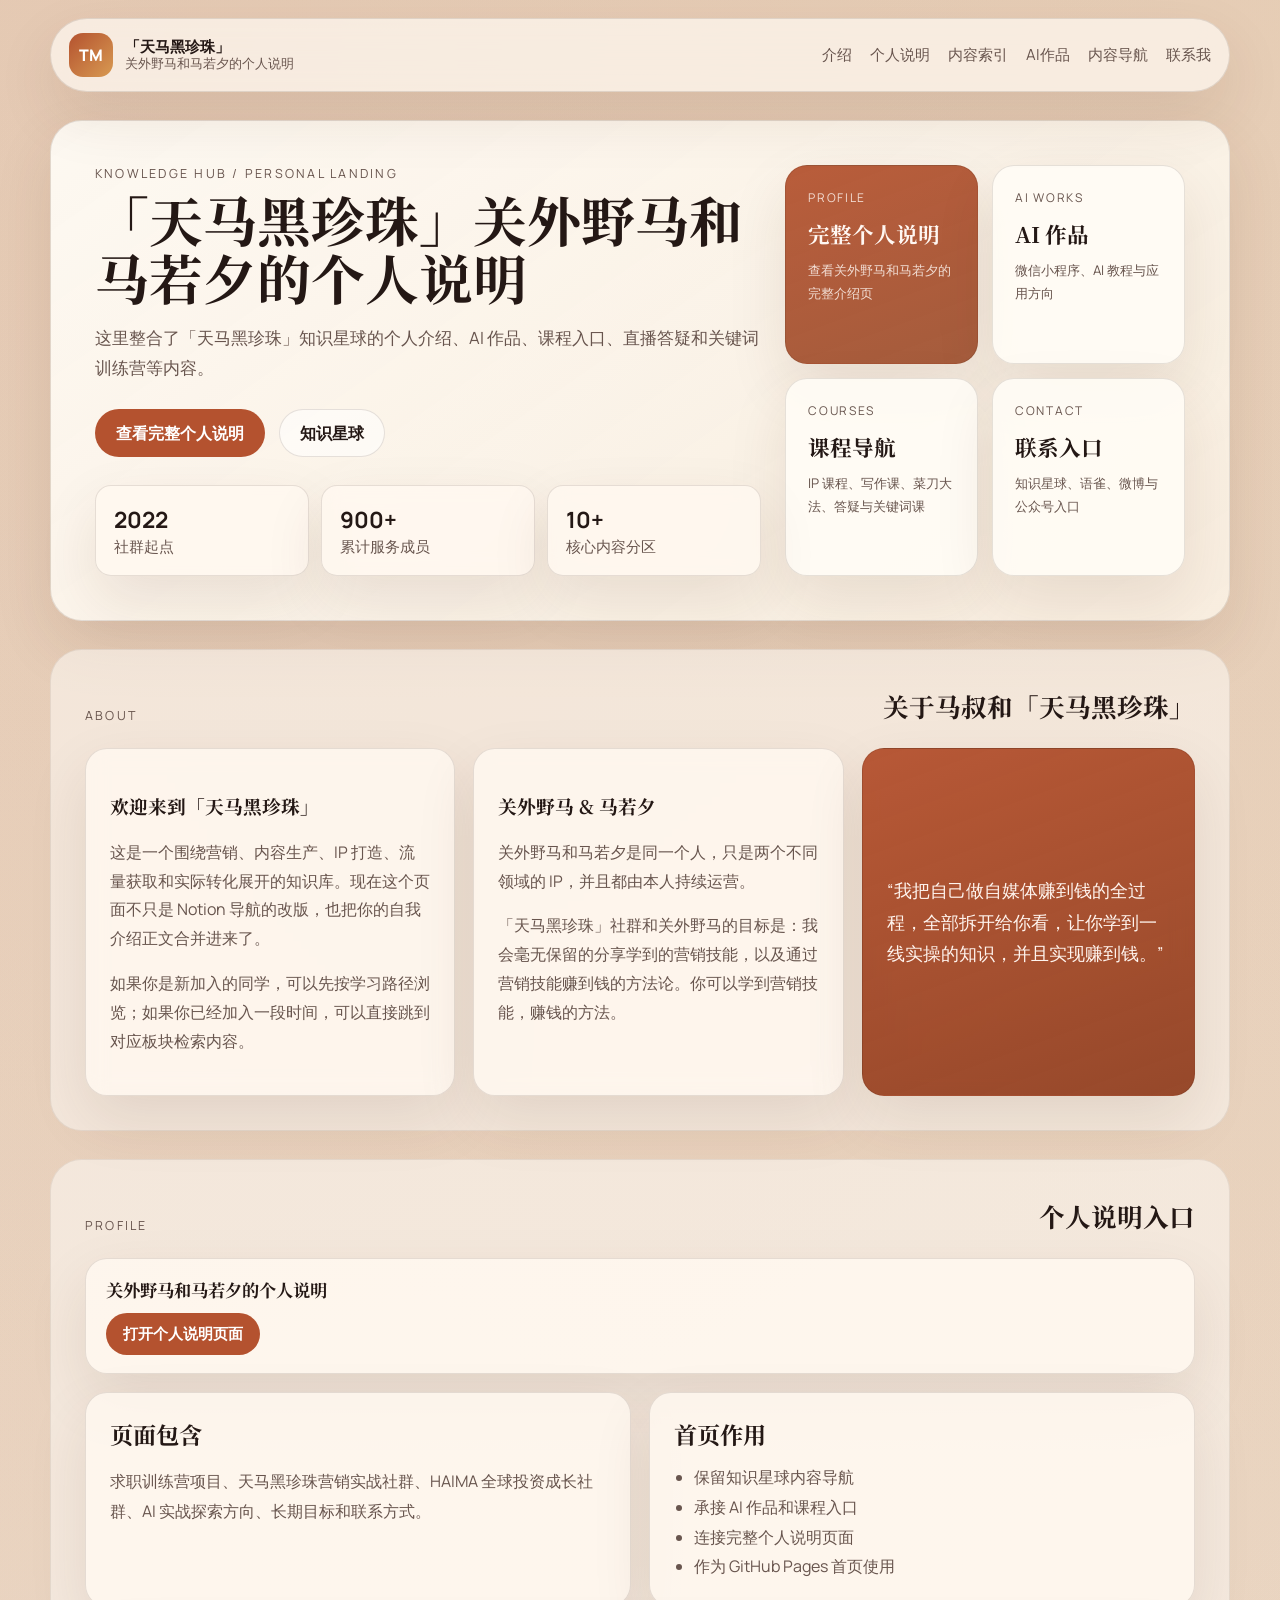
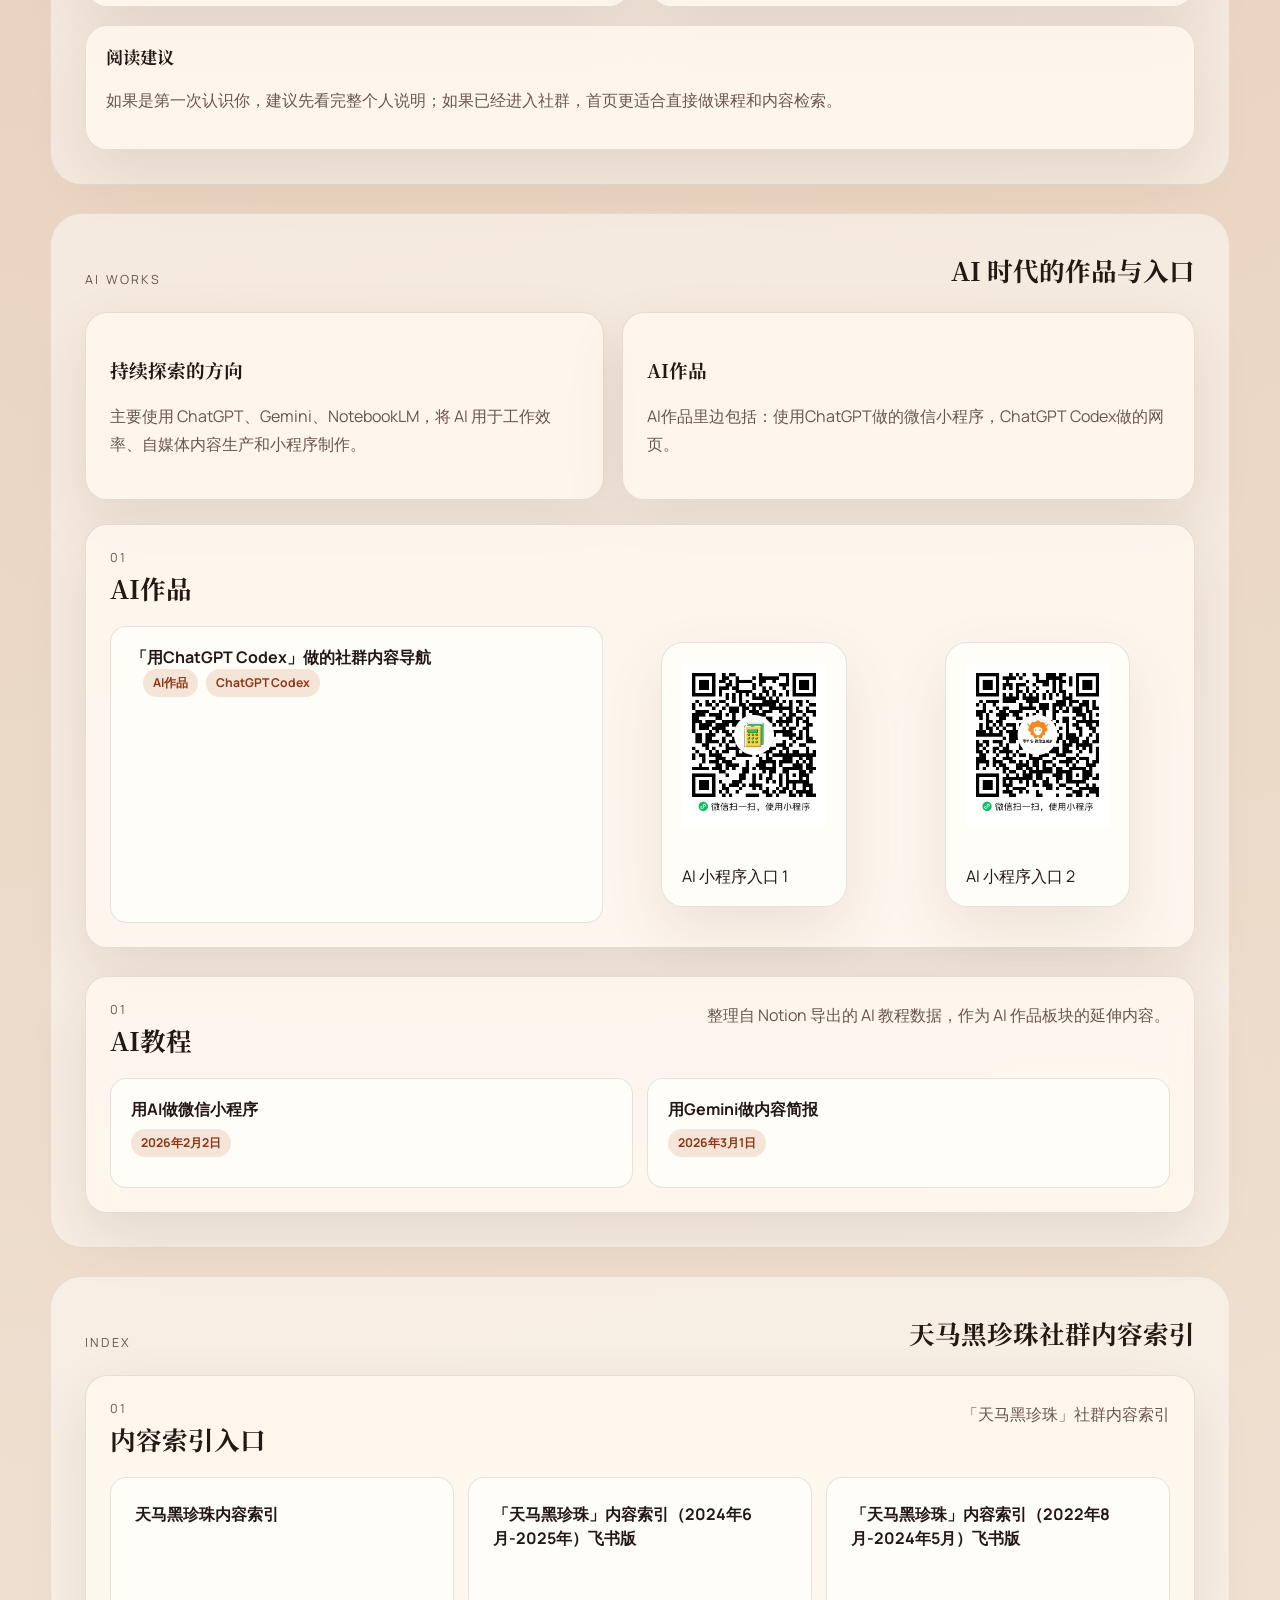
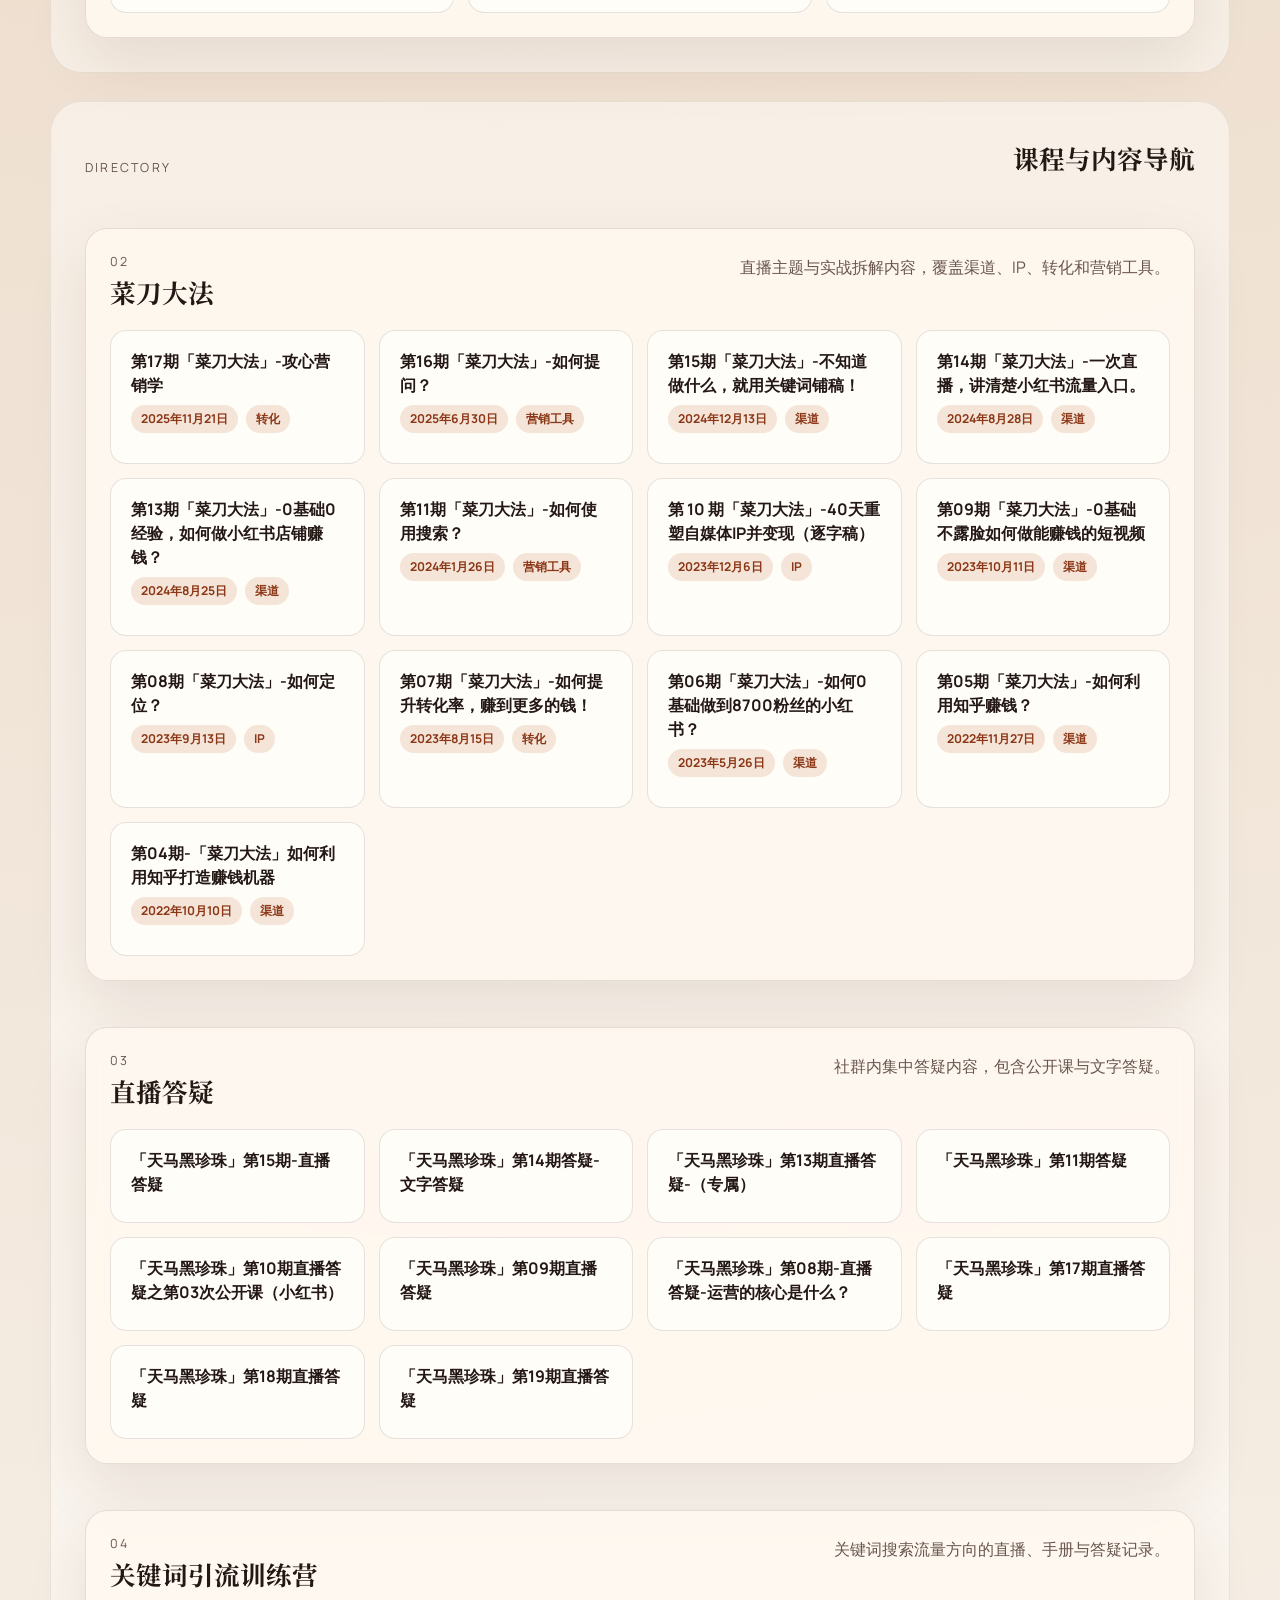
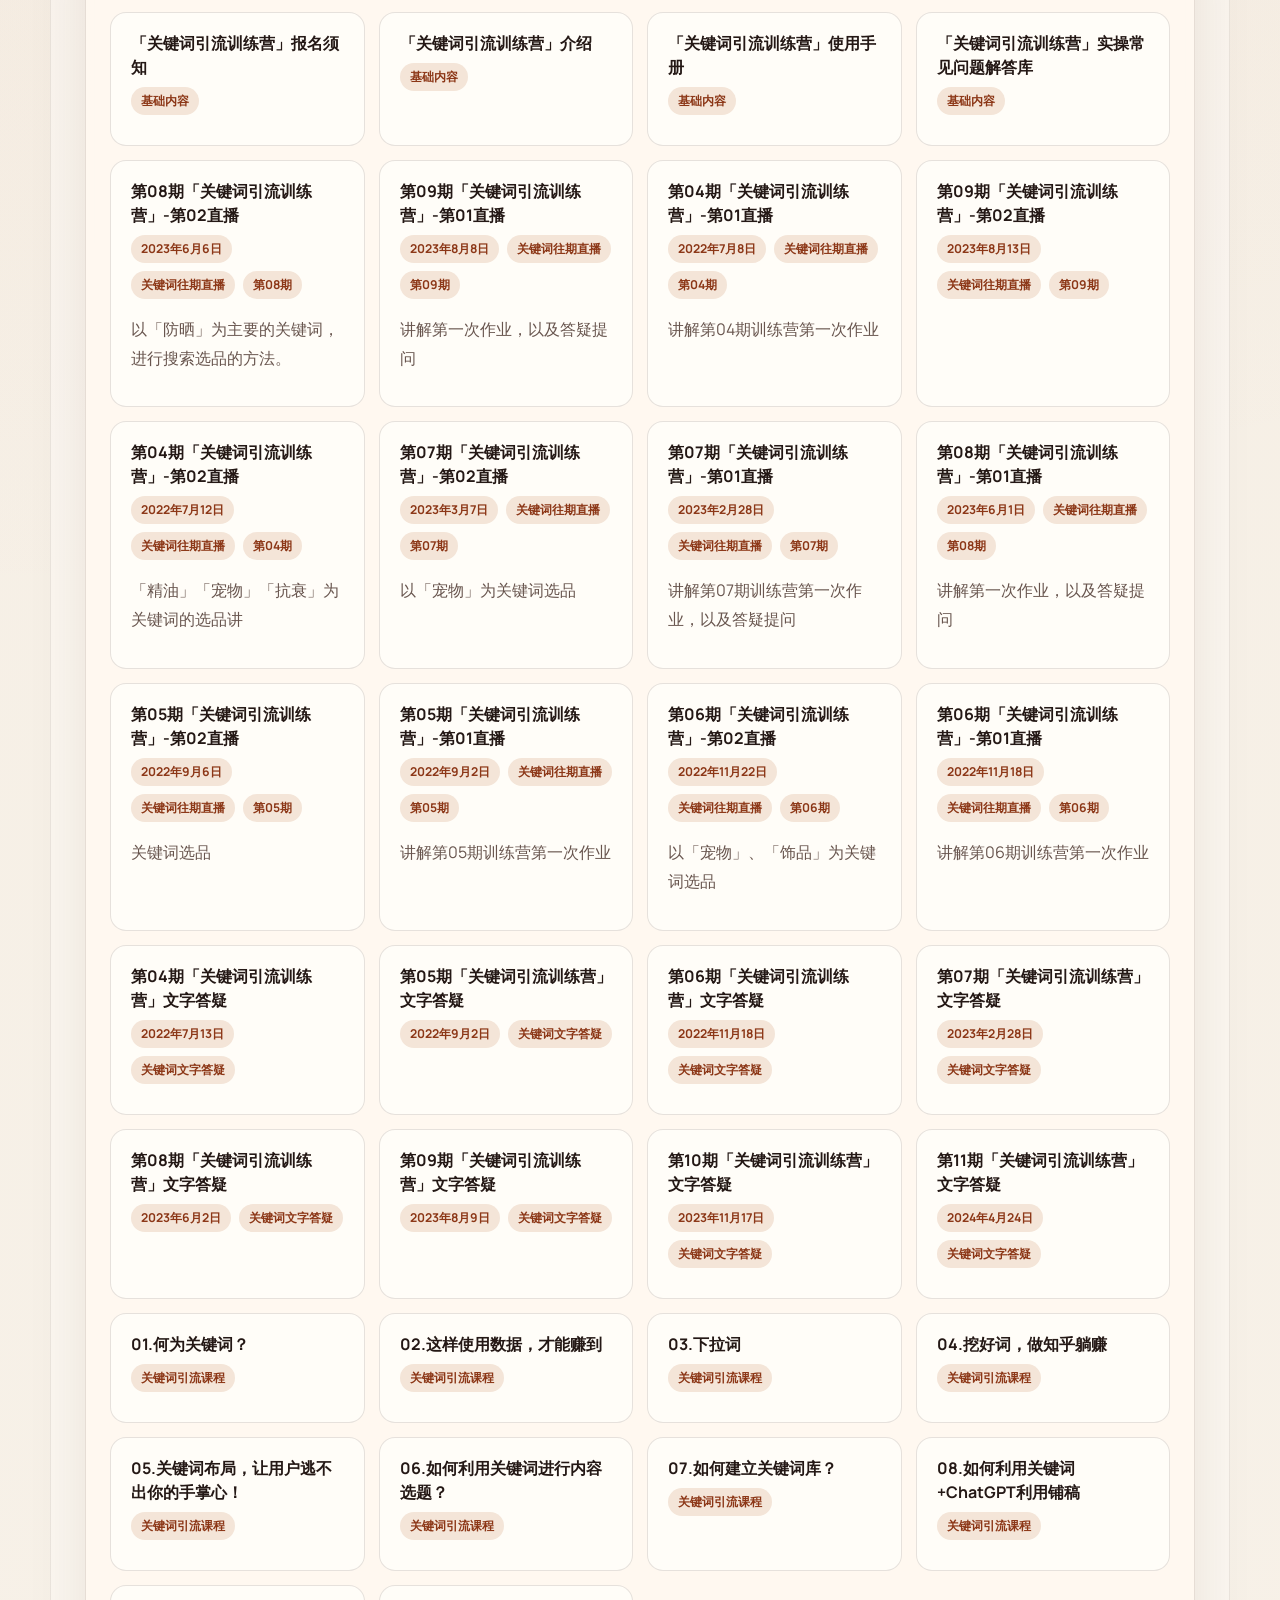
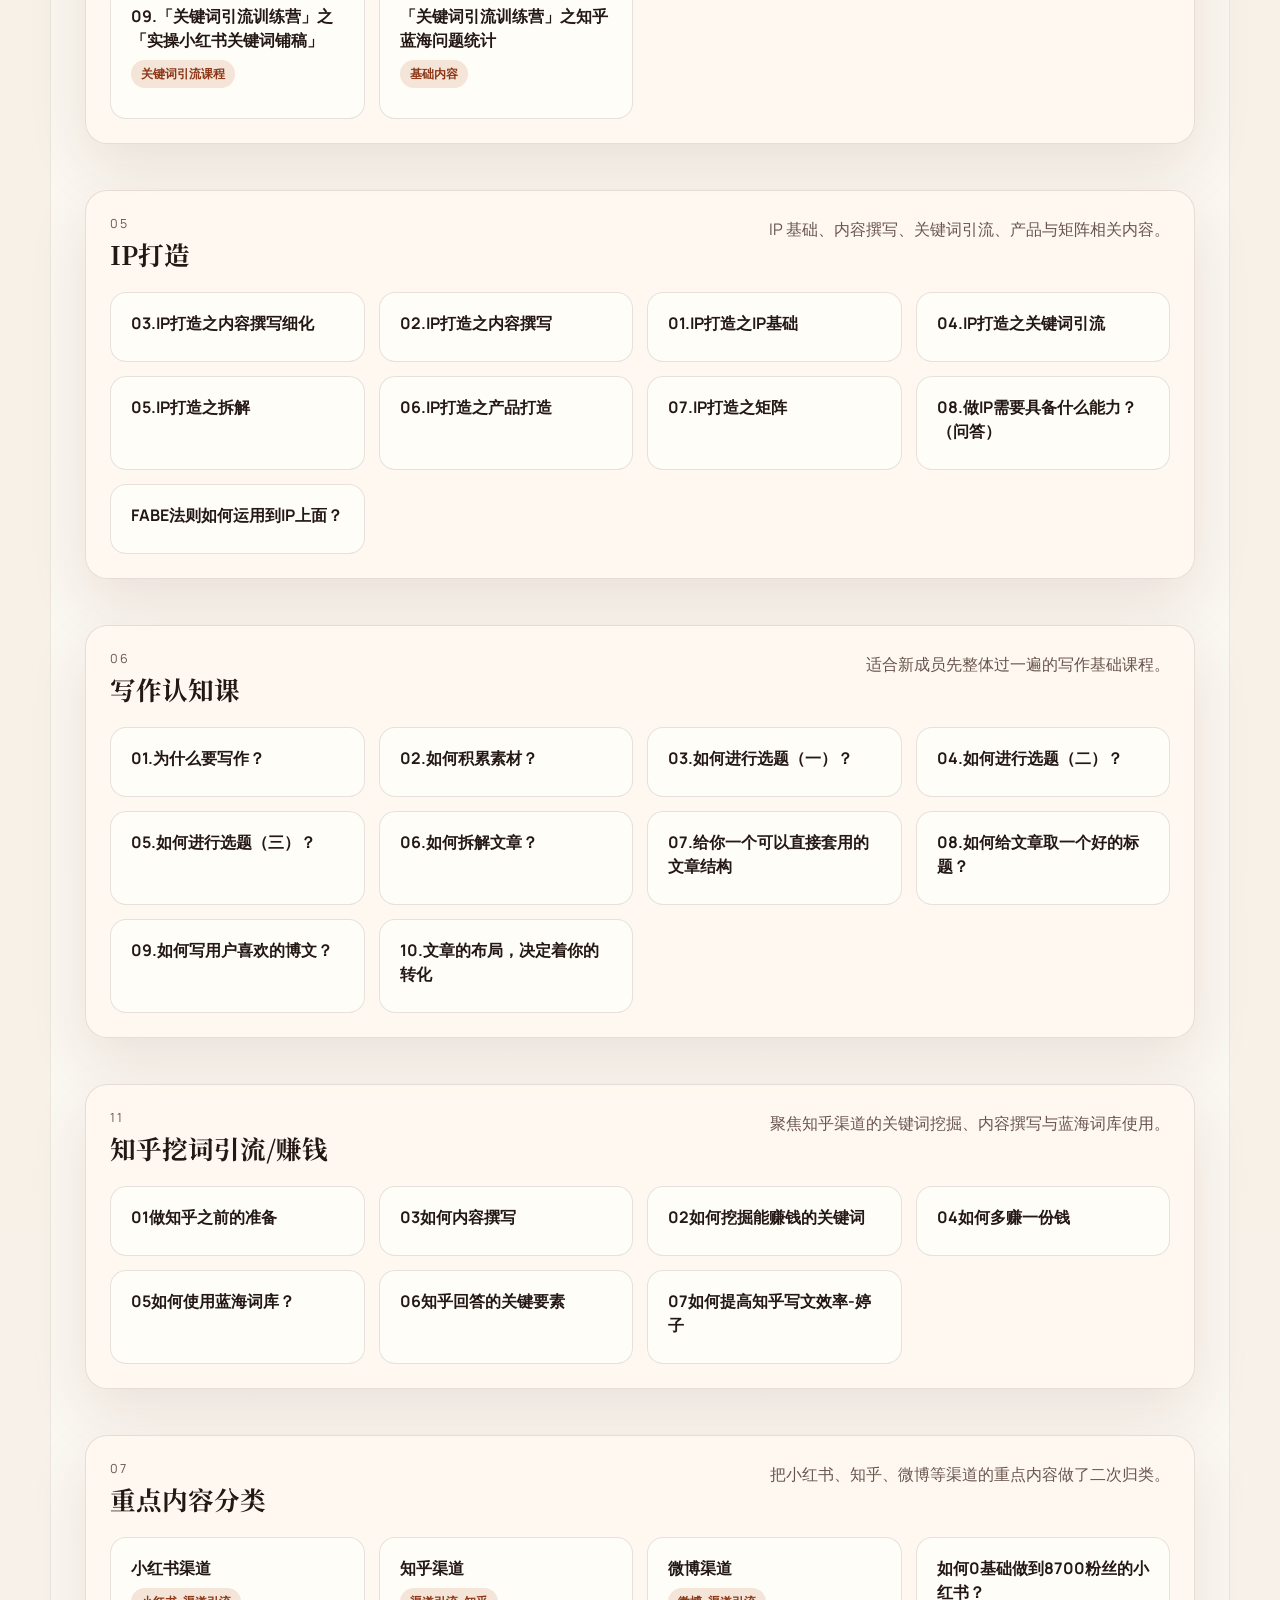
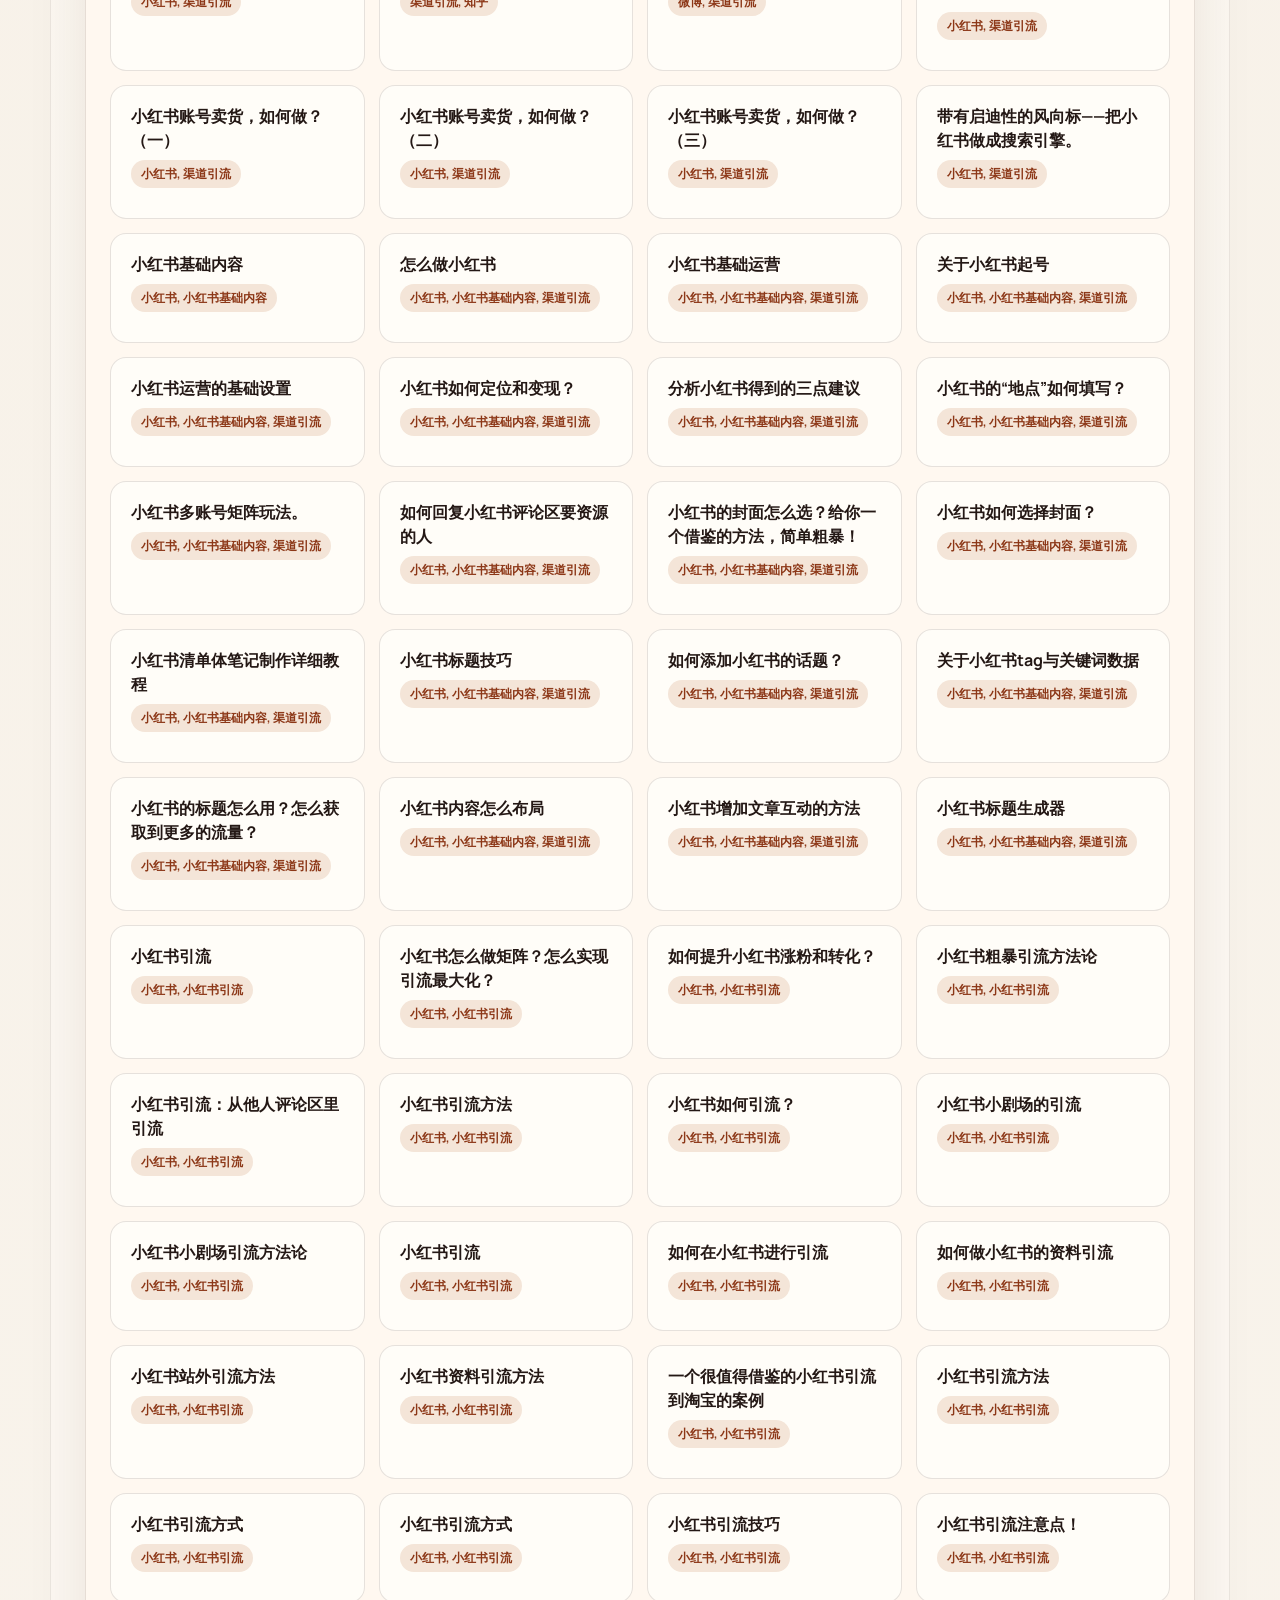
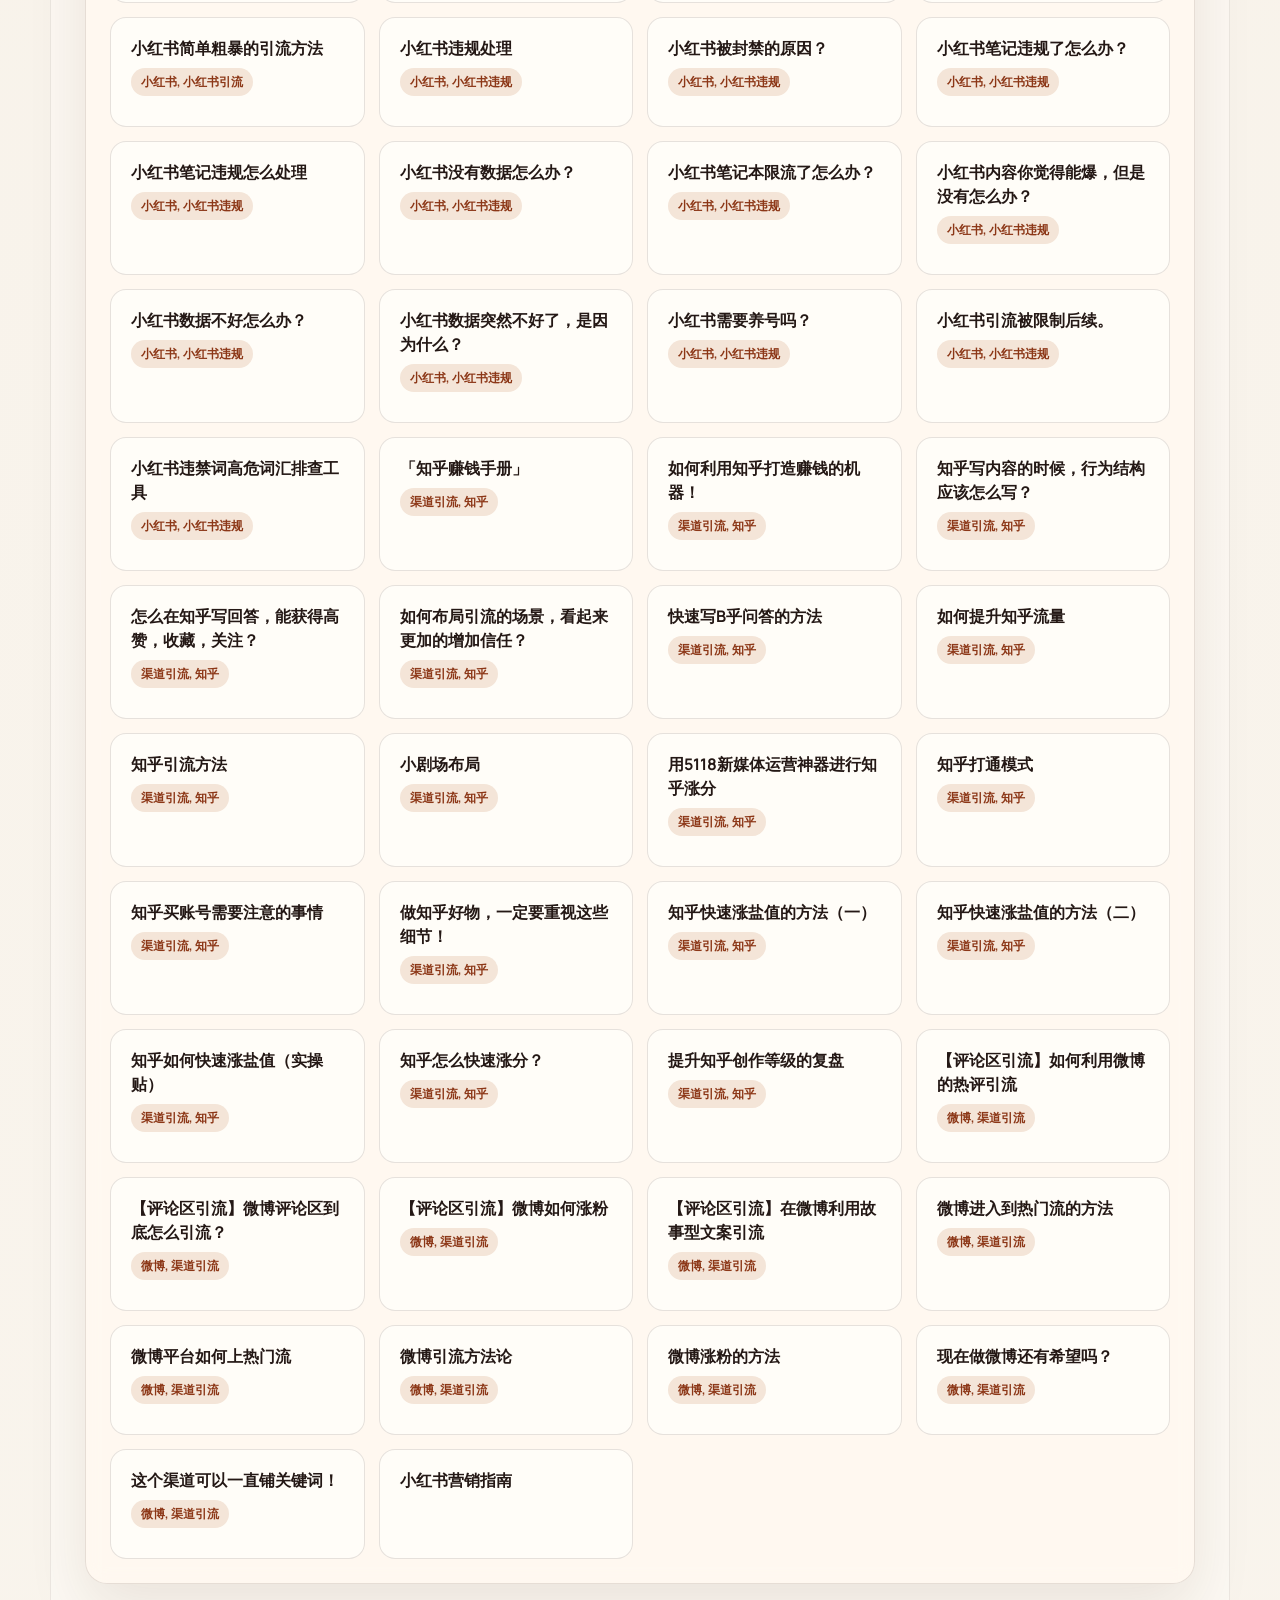
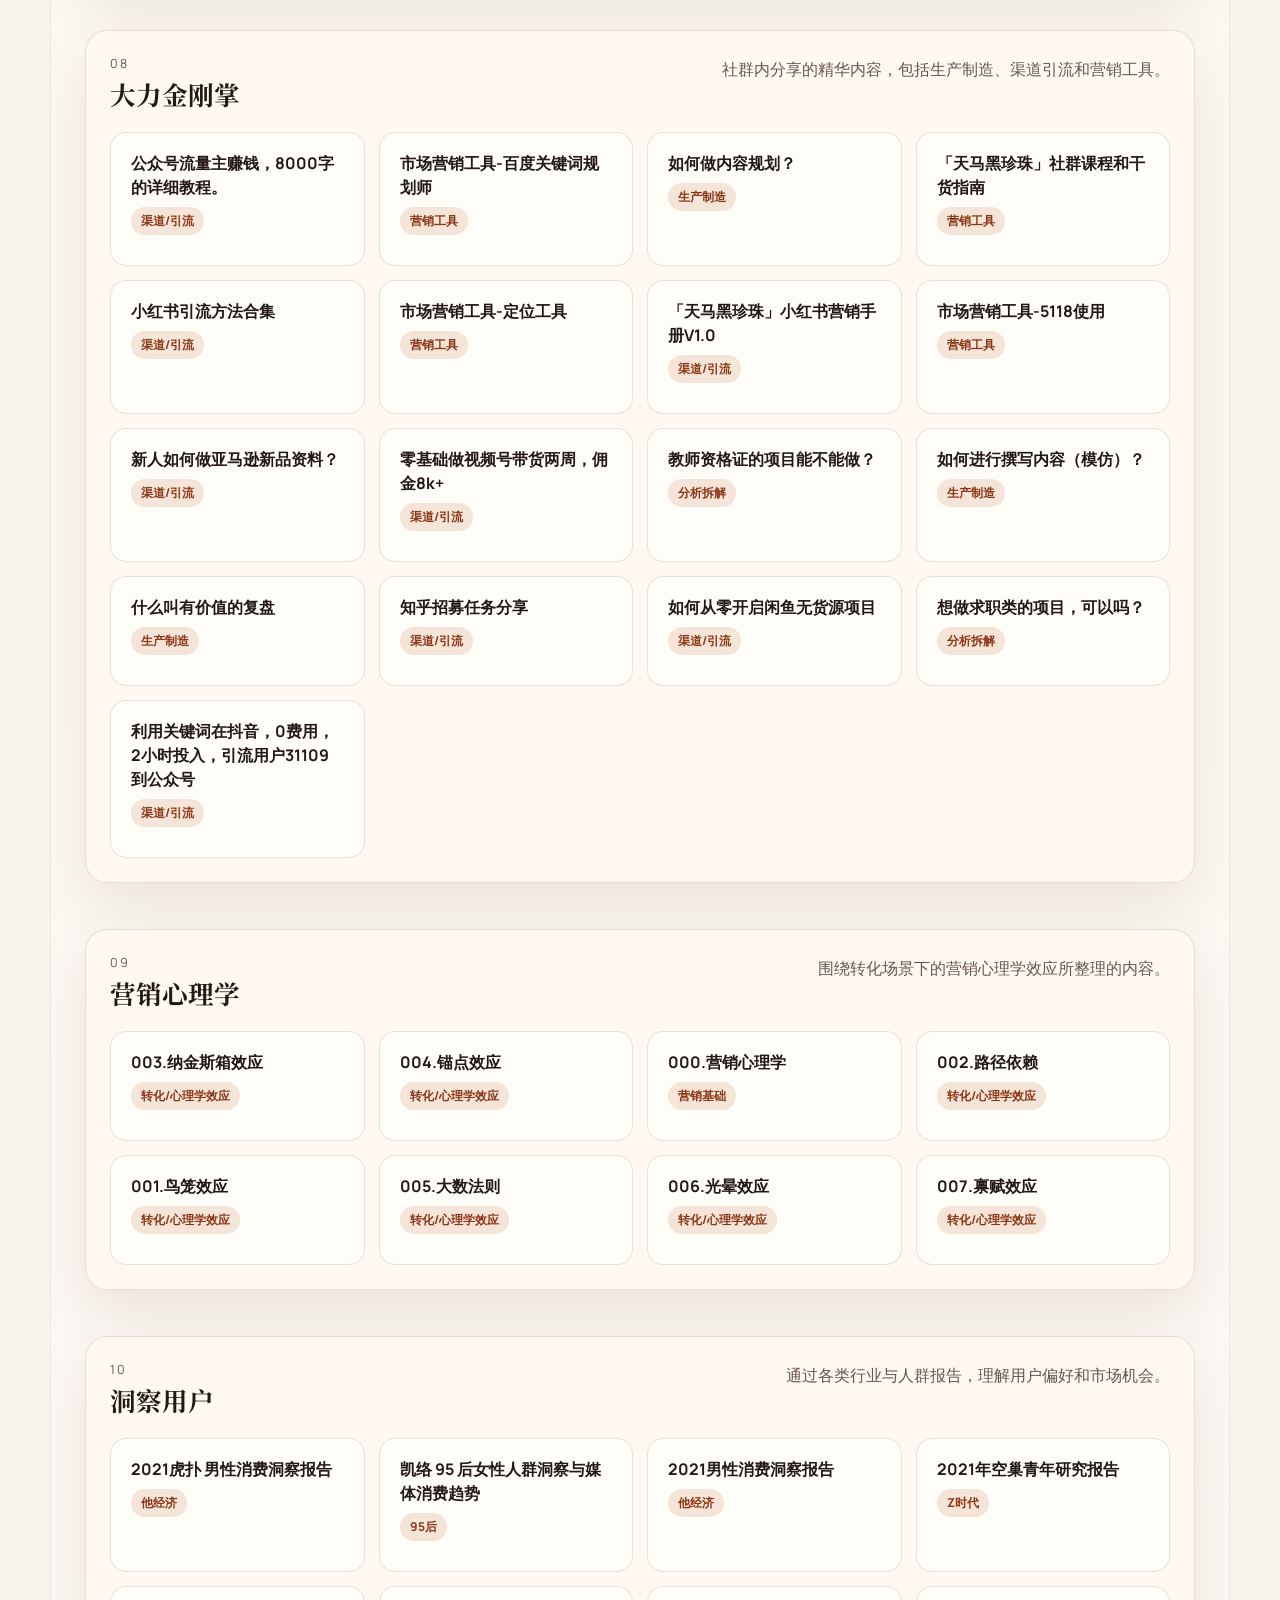
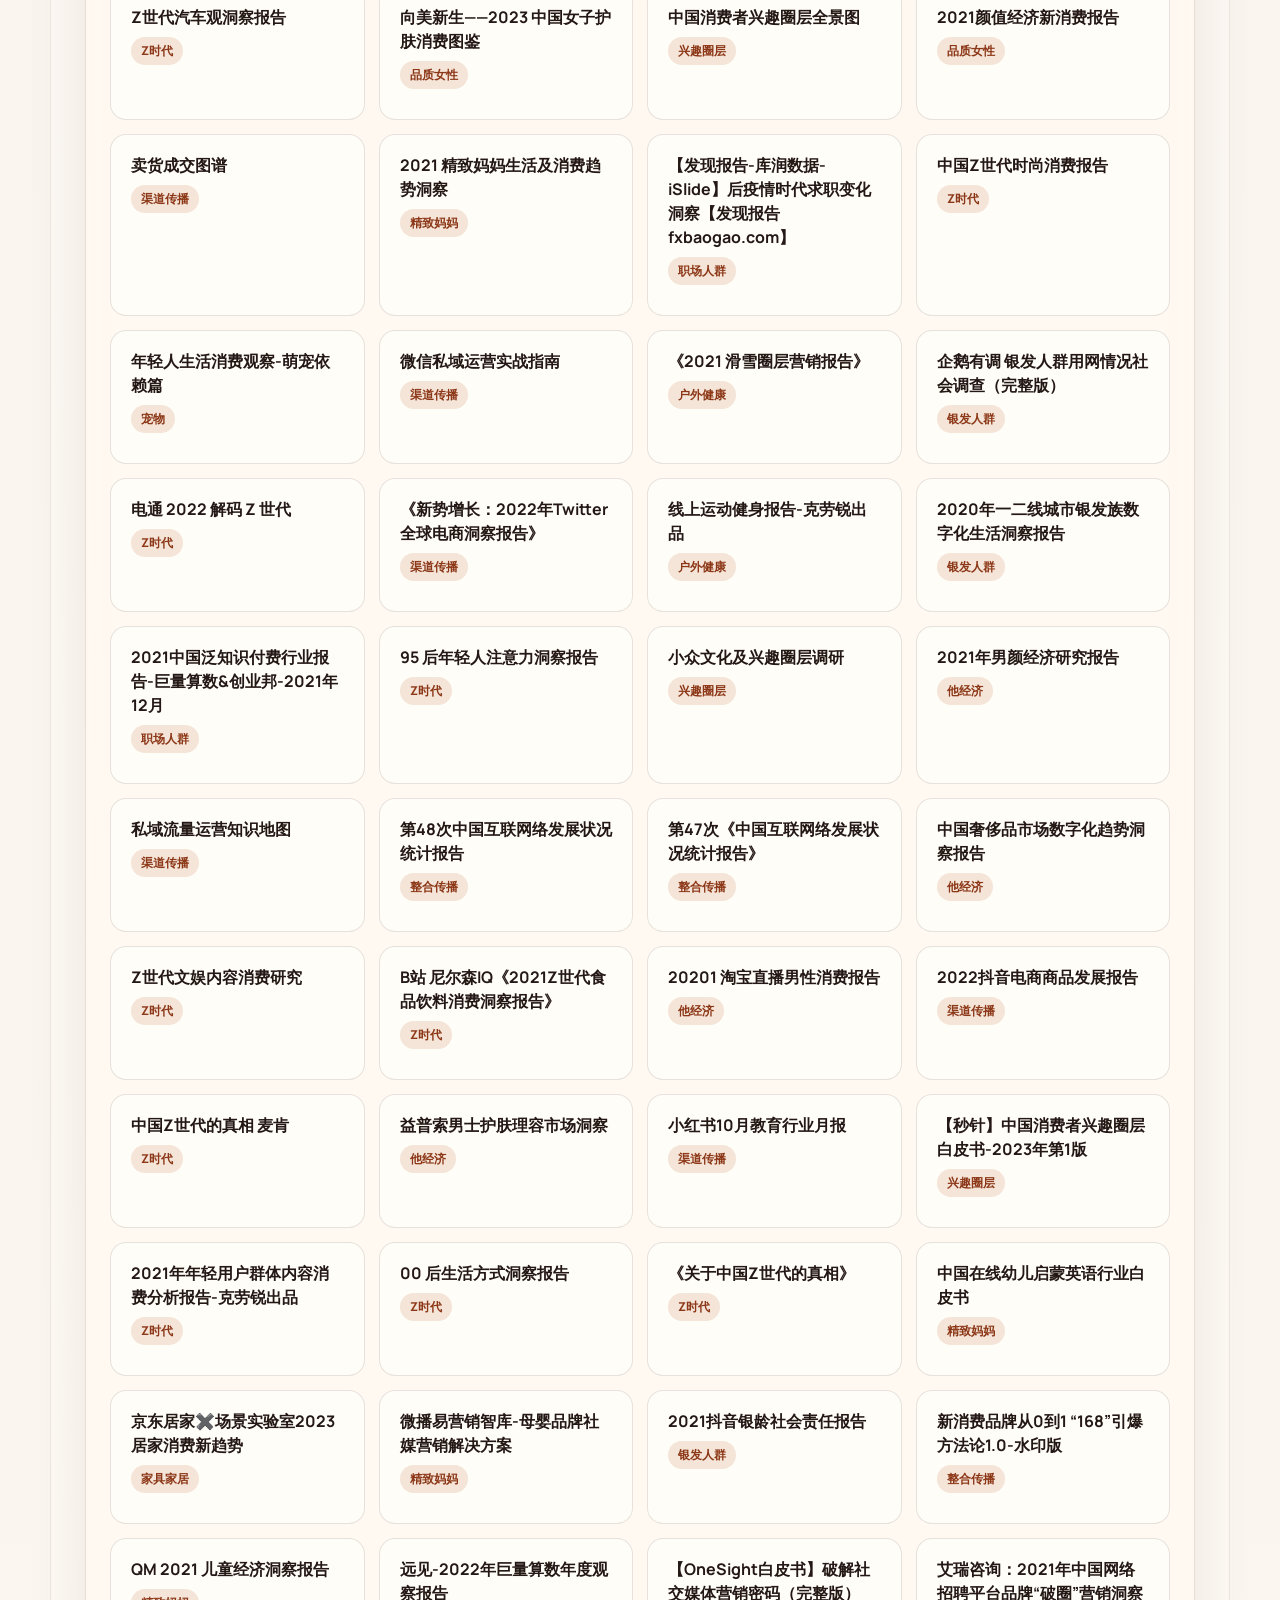
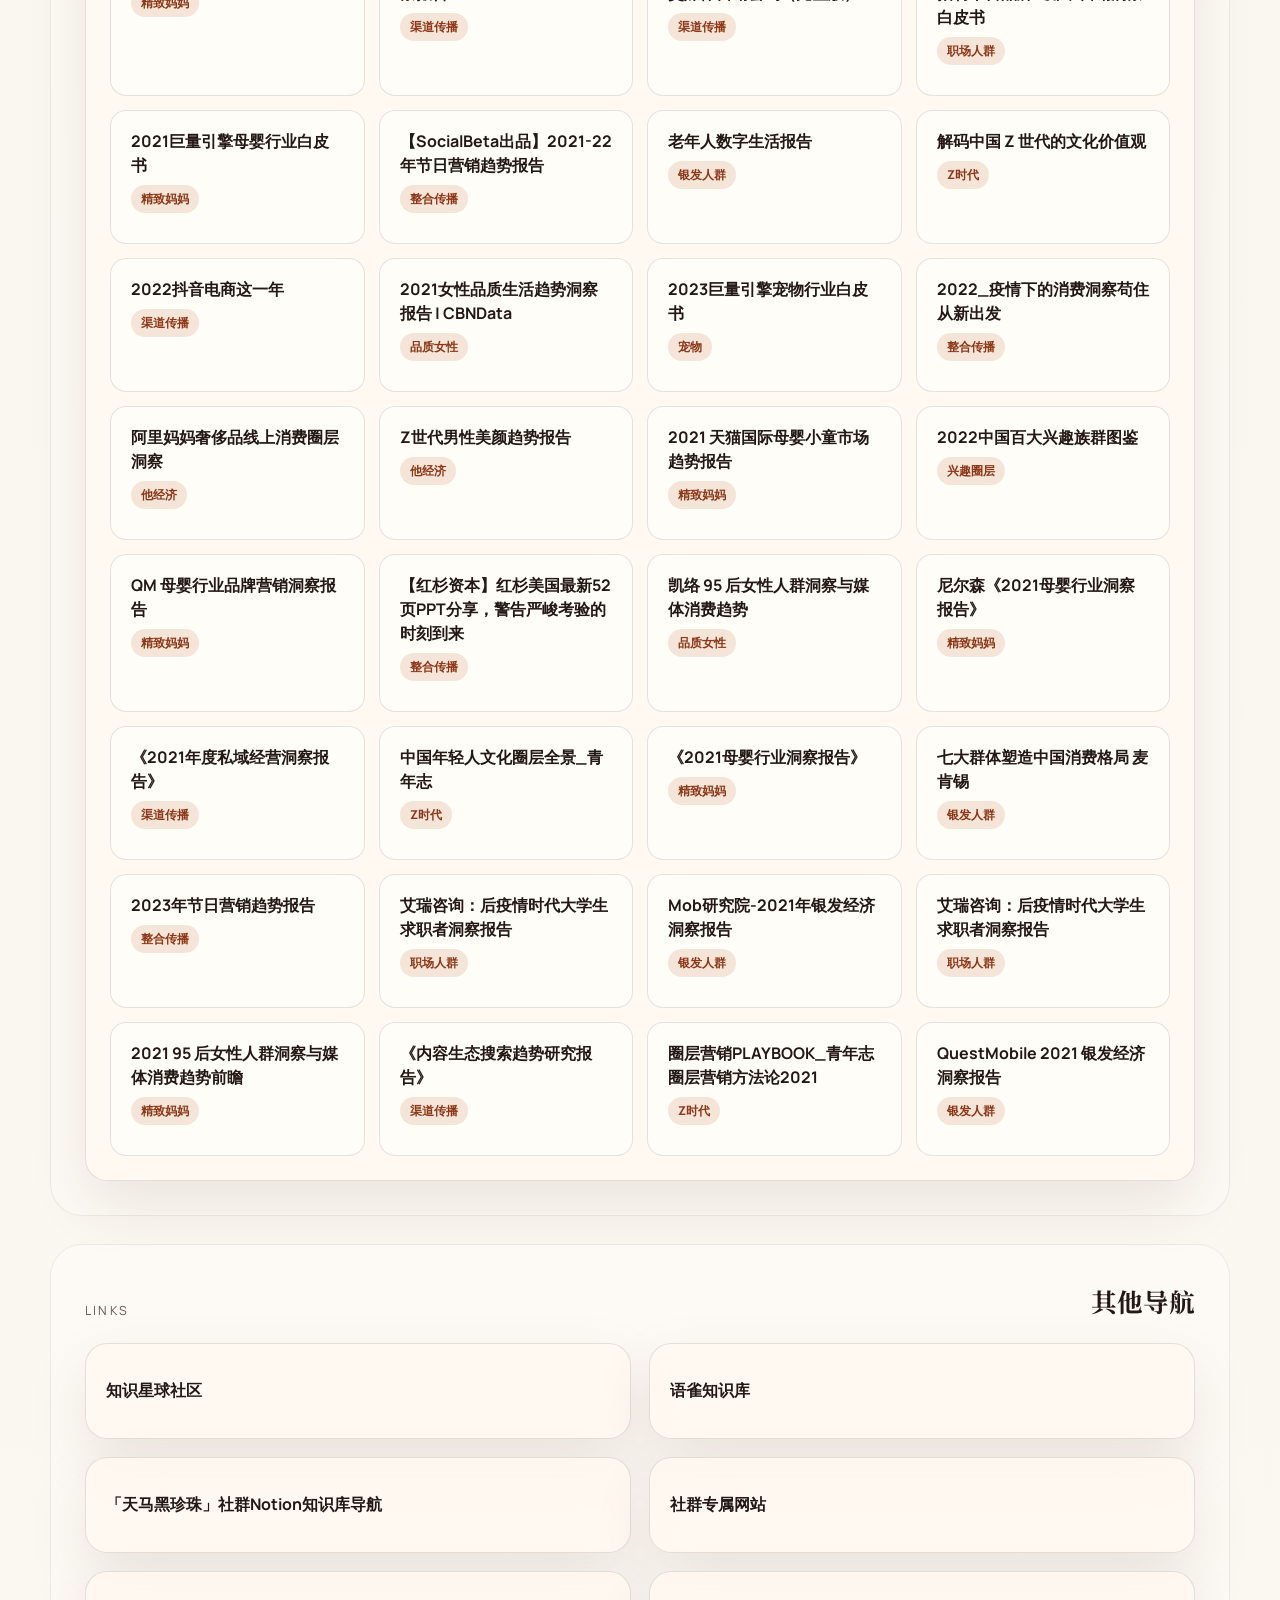
==== commit 4d5f9c0f: "Align content index heading style" ====
--- a/index.html
+++ b/index.html
@@ -198,11 +198,15 @@
         </section>
 
         <section class="section index-section">
+          <div class="section-heading">
+            <p class="section-kicker">Index</p>
+            <h2>天马黑珍珠社群内容索引</h2>
+          </div>
           <div class="content-block">
             <div class="content-head">
               <div>
                 <p class="content-kicker">01</p>
-                <h3>天马黑珍珠社群内容索引</h3>
+                <h3>内容索引入口</h3>
               </div>
               <p class="content-desc">「天马黑珍珠」社群内容索引</p>
             </div>
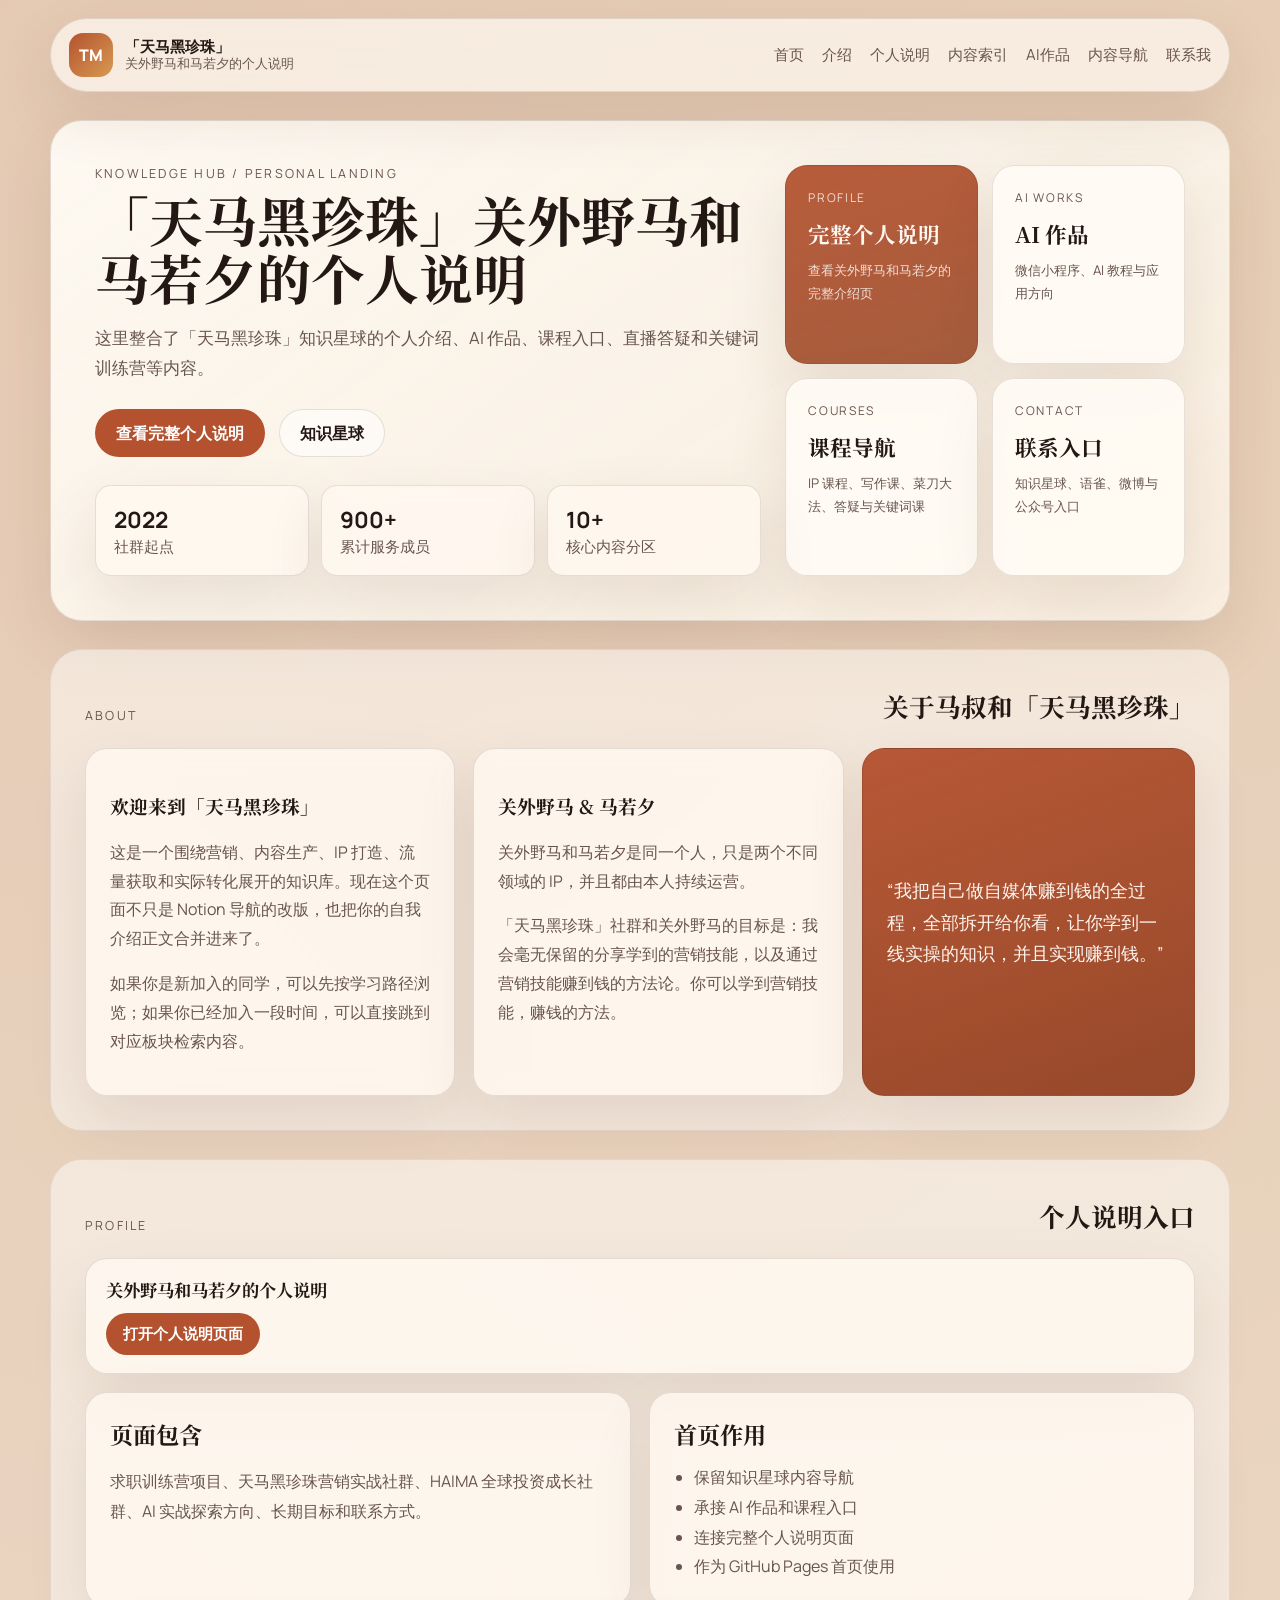
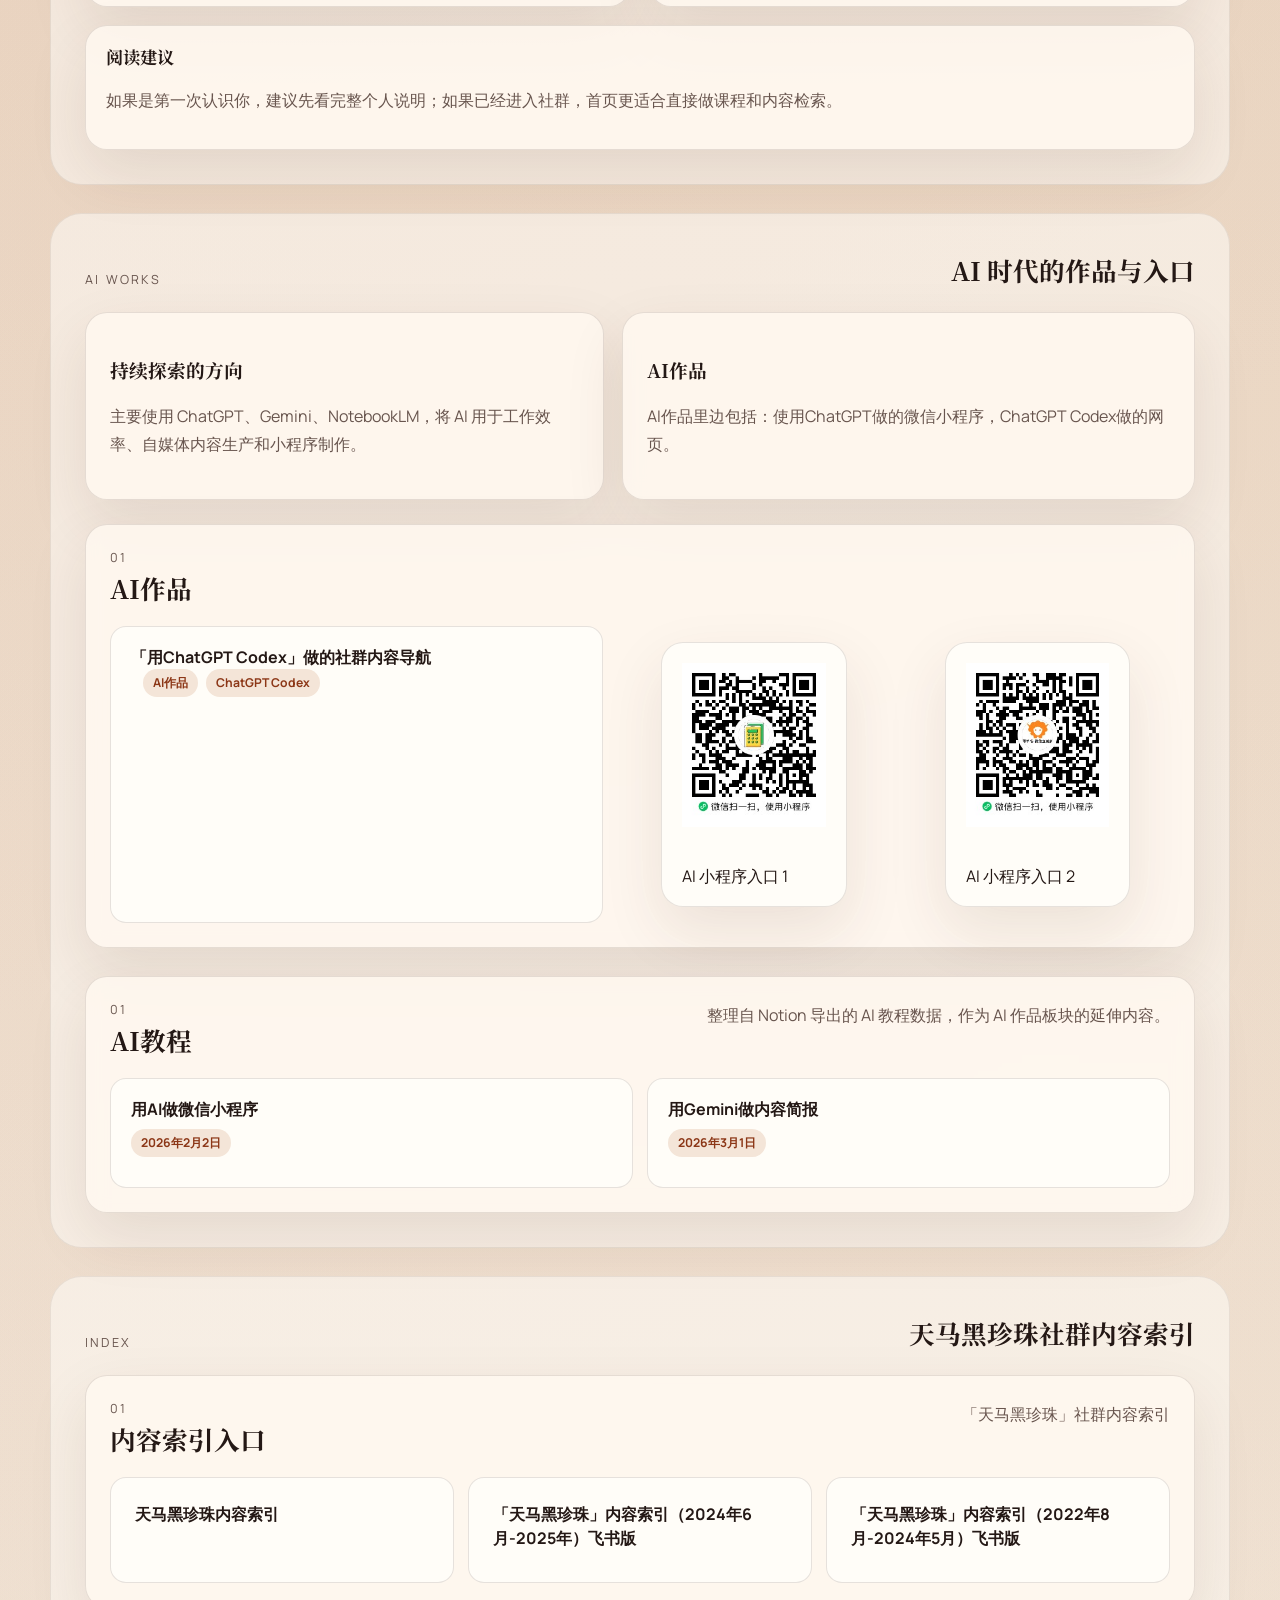
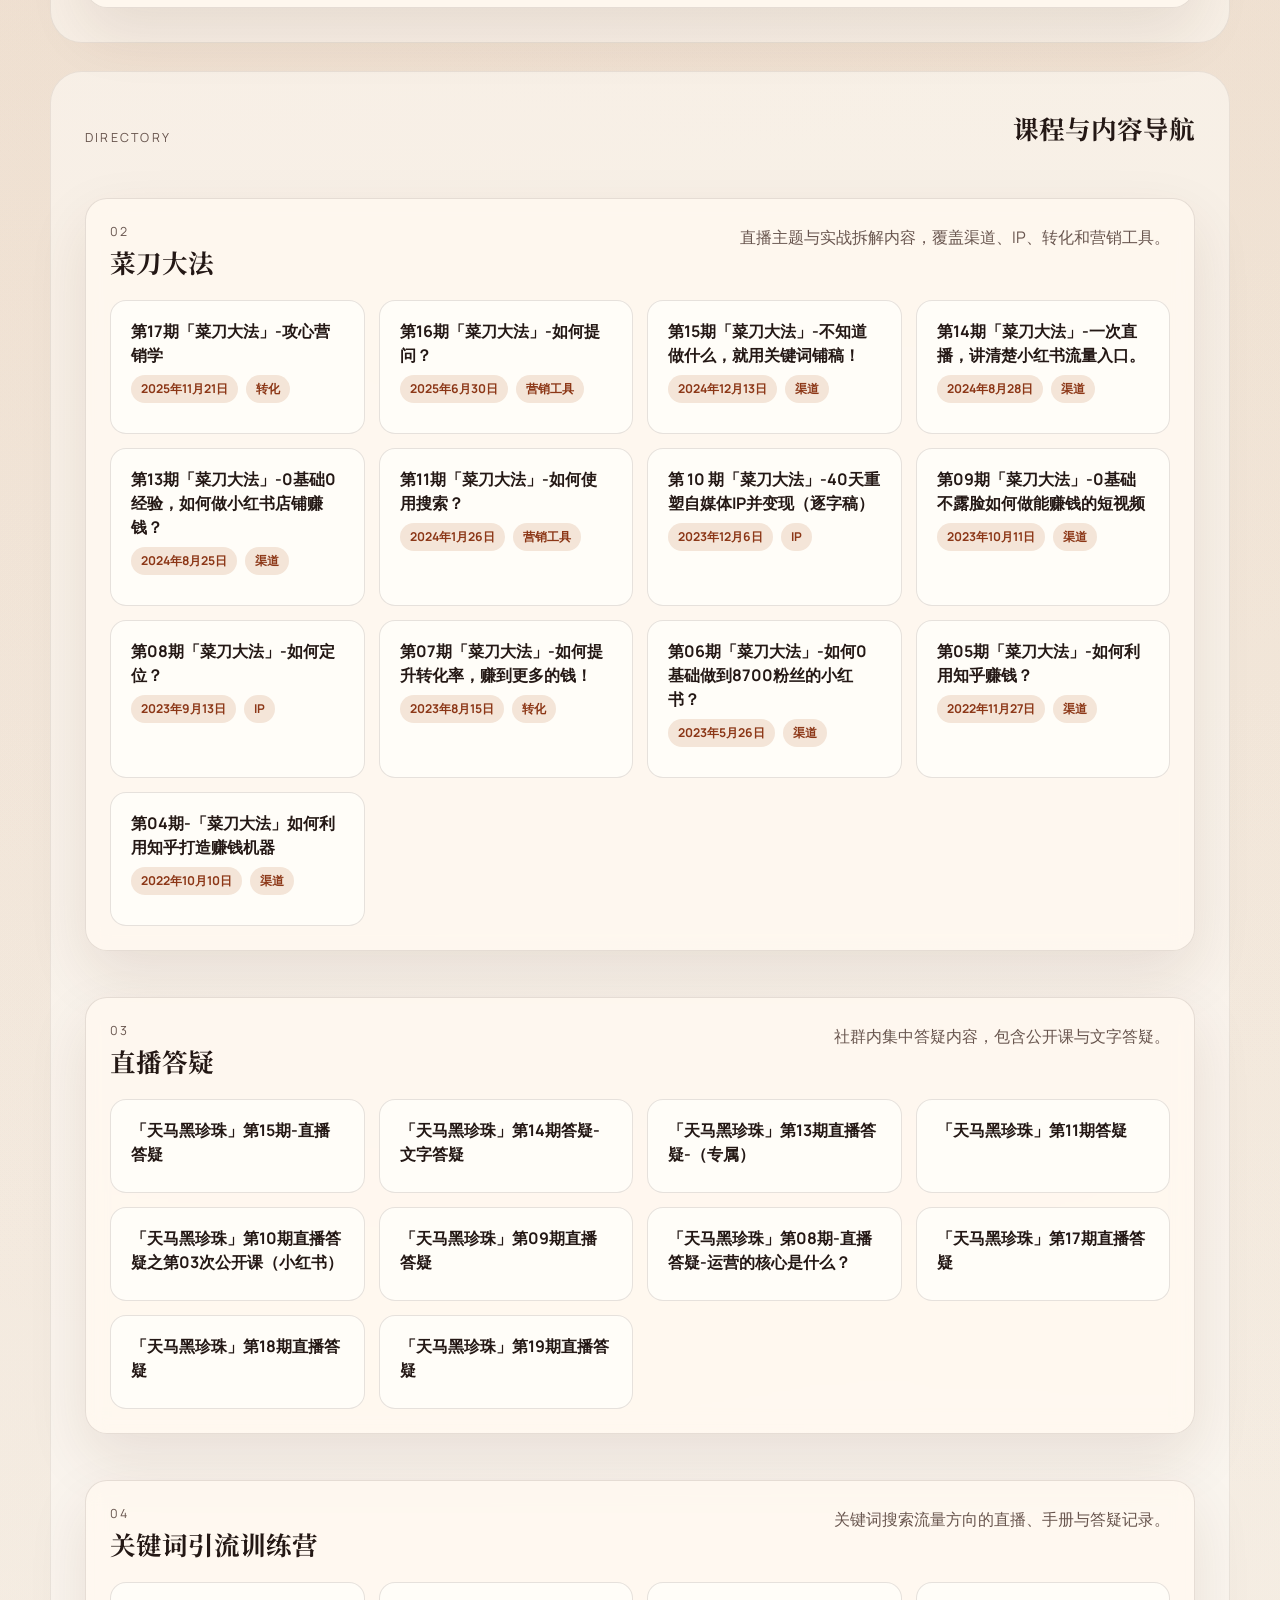
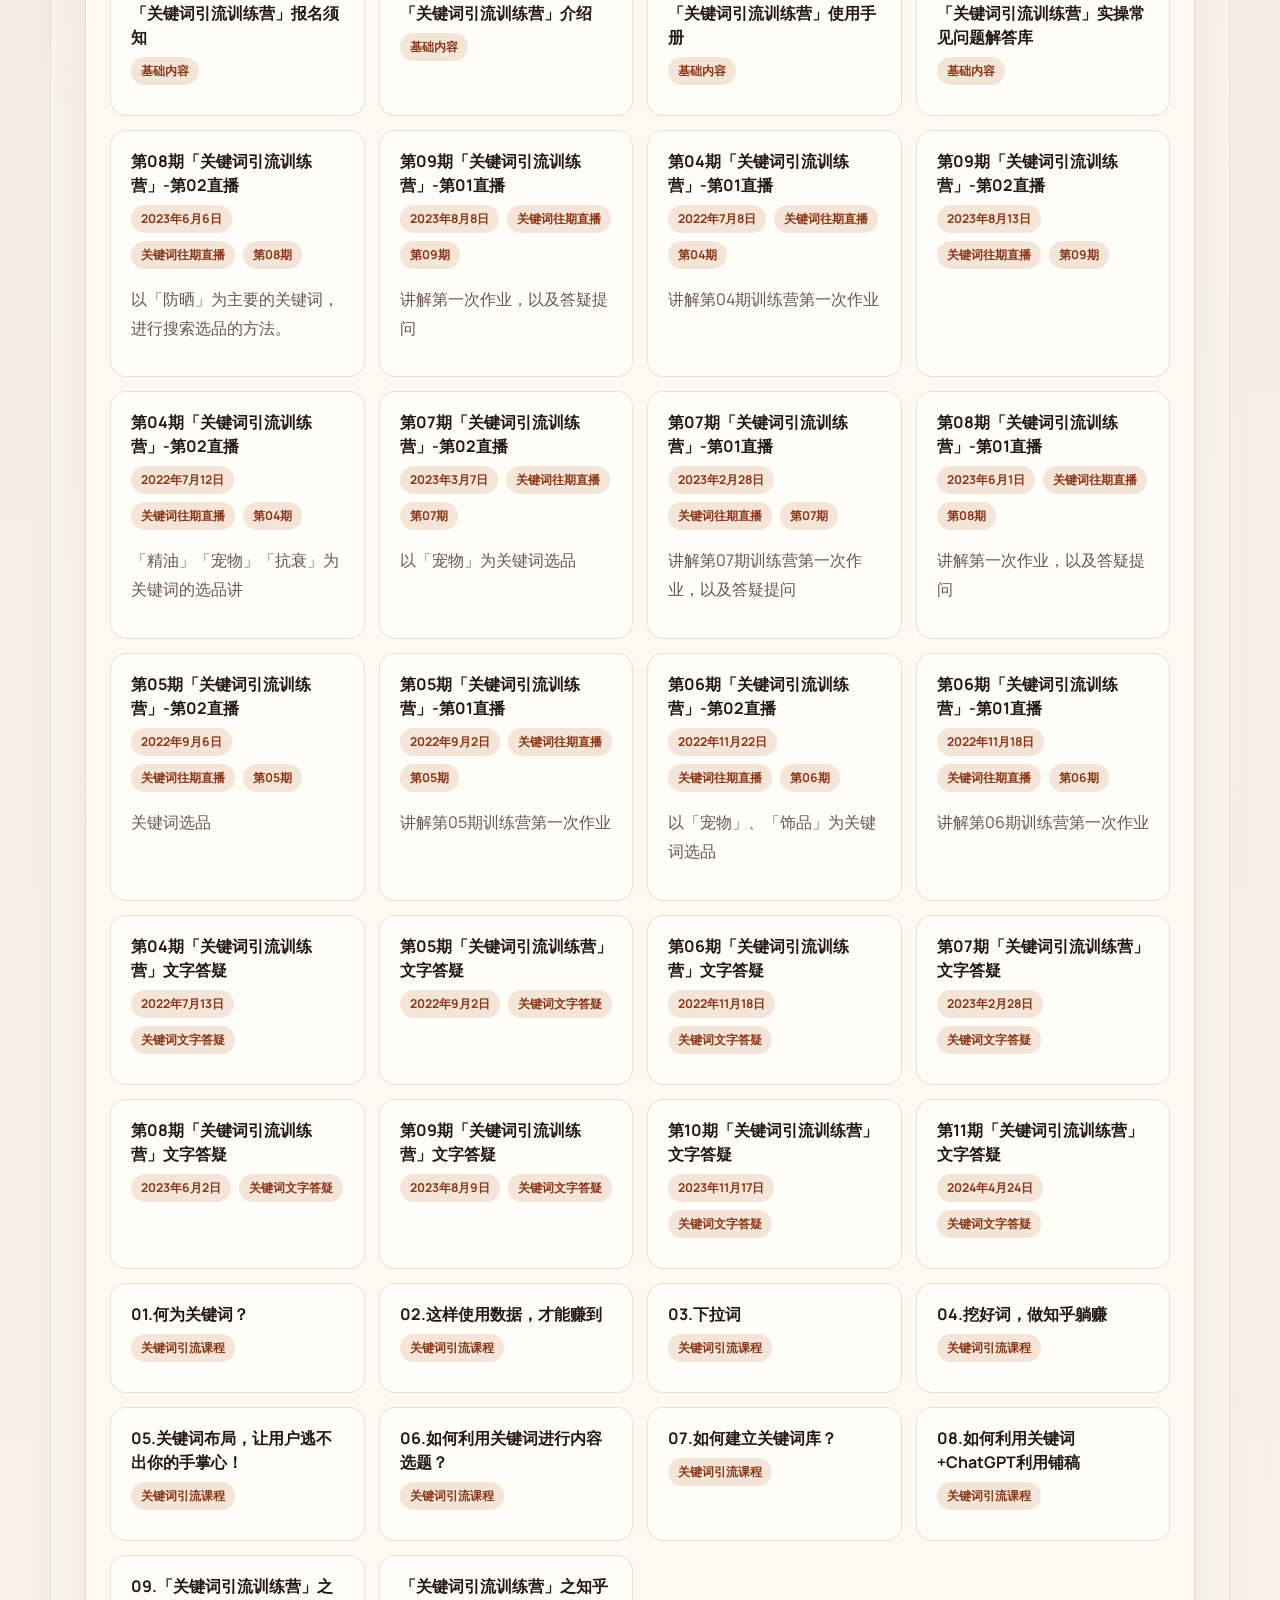
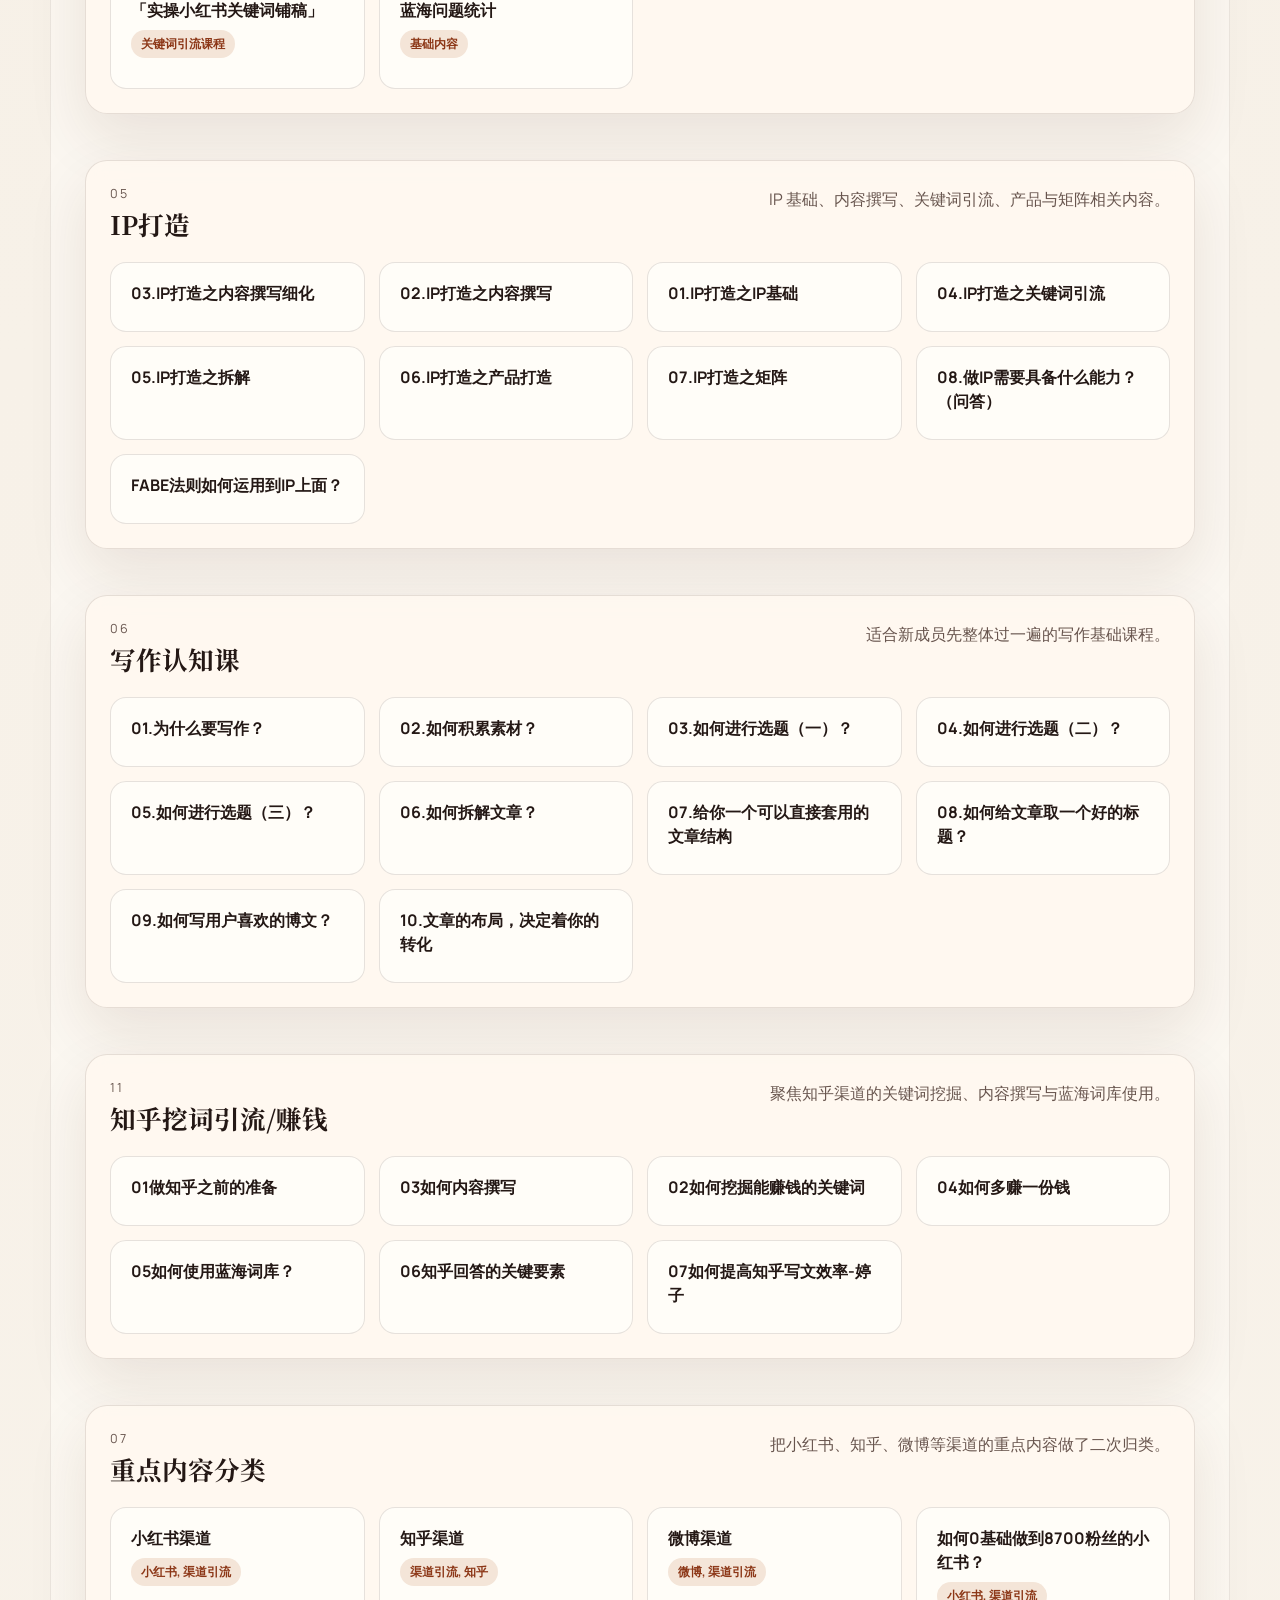
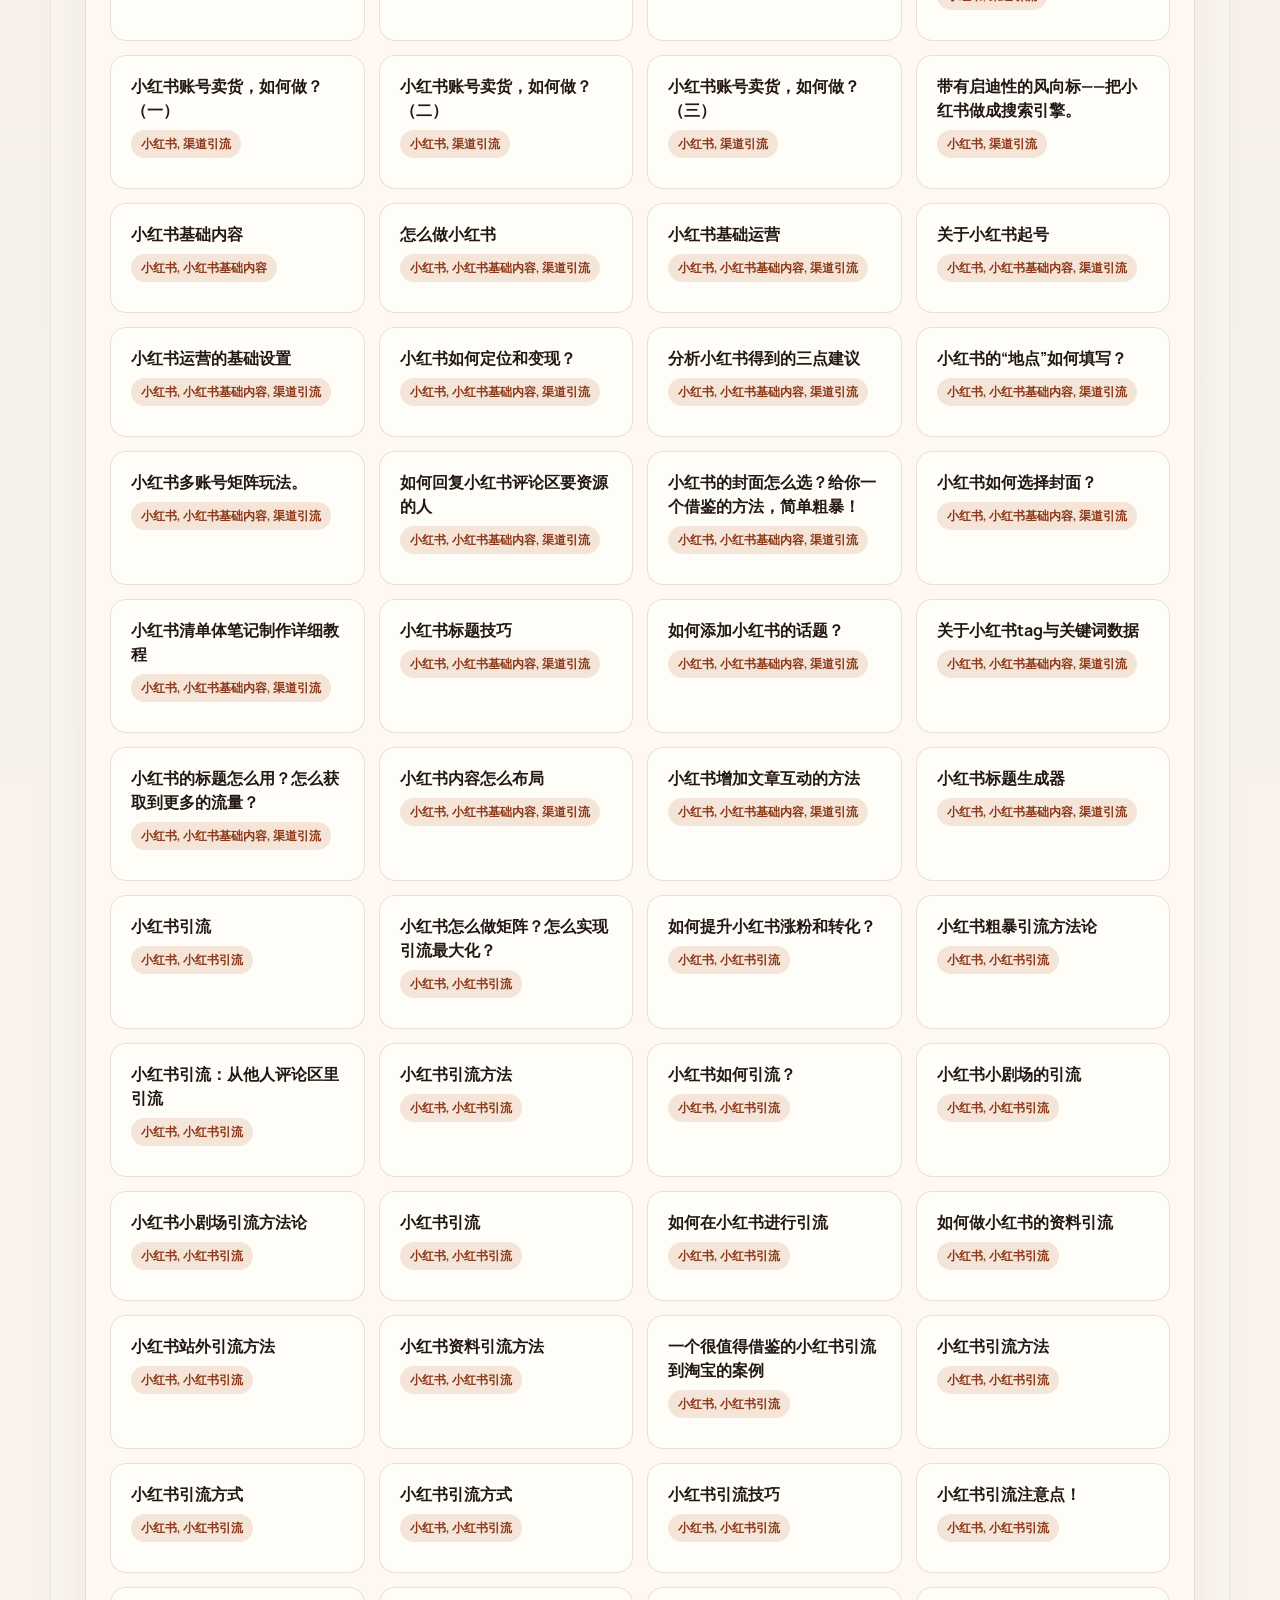
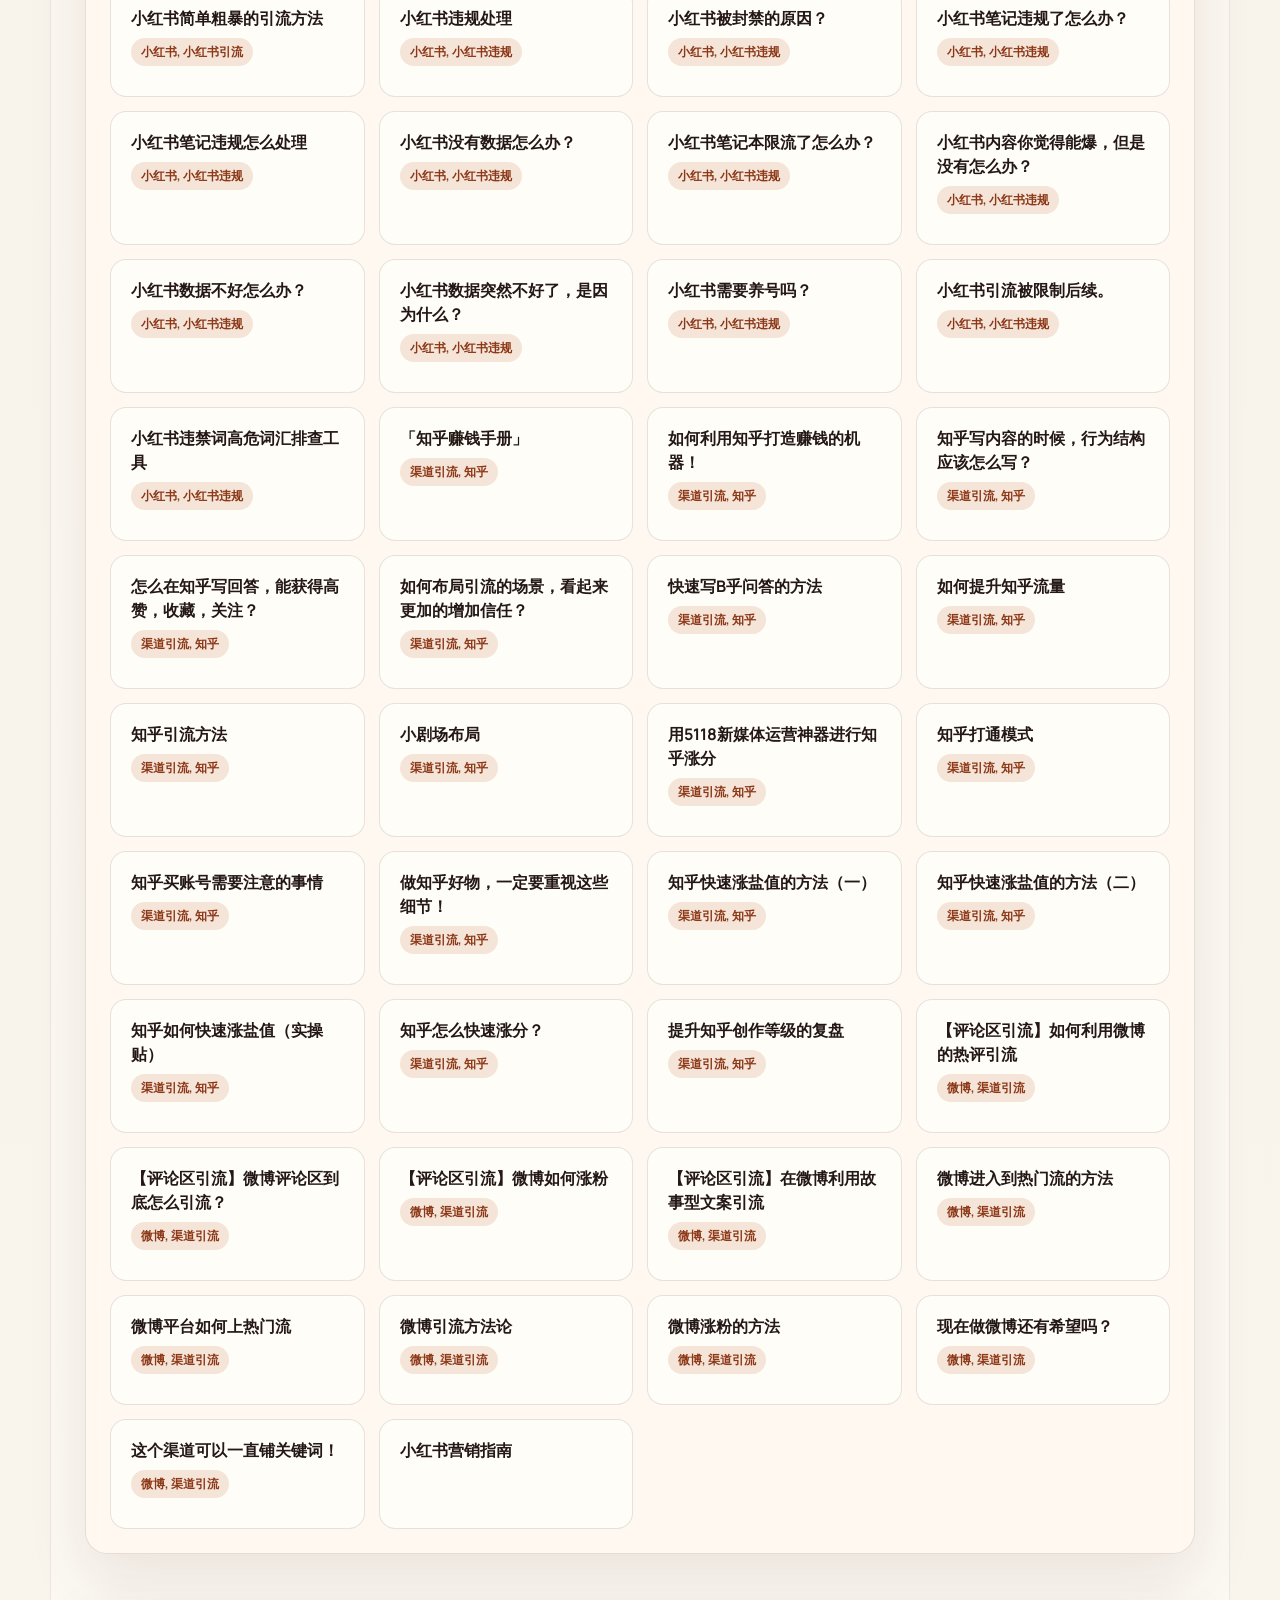
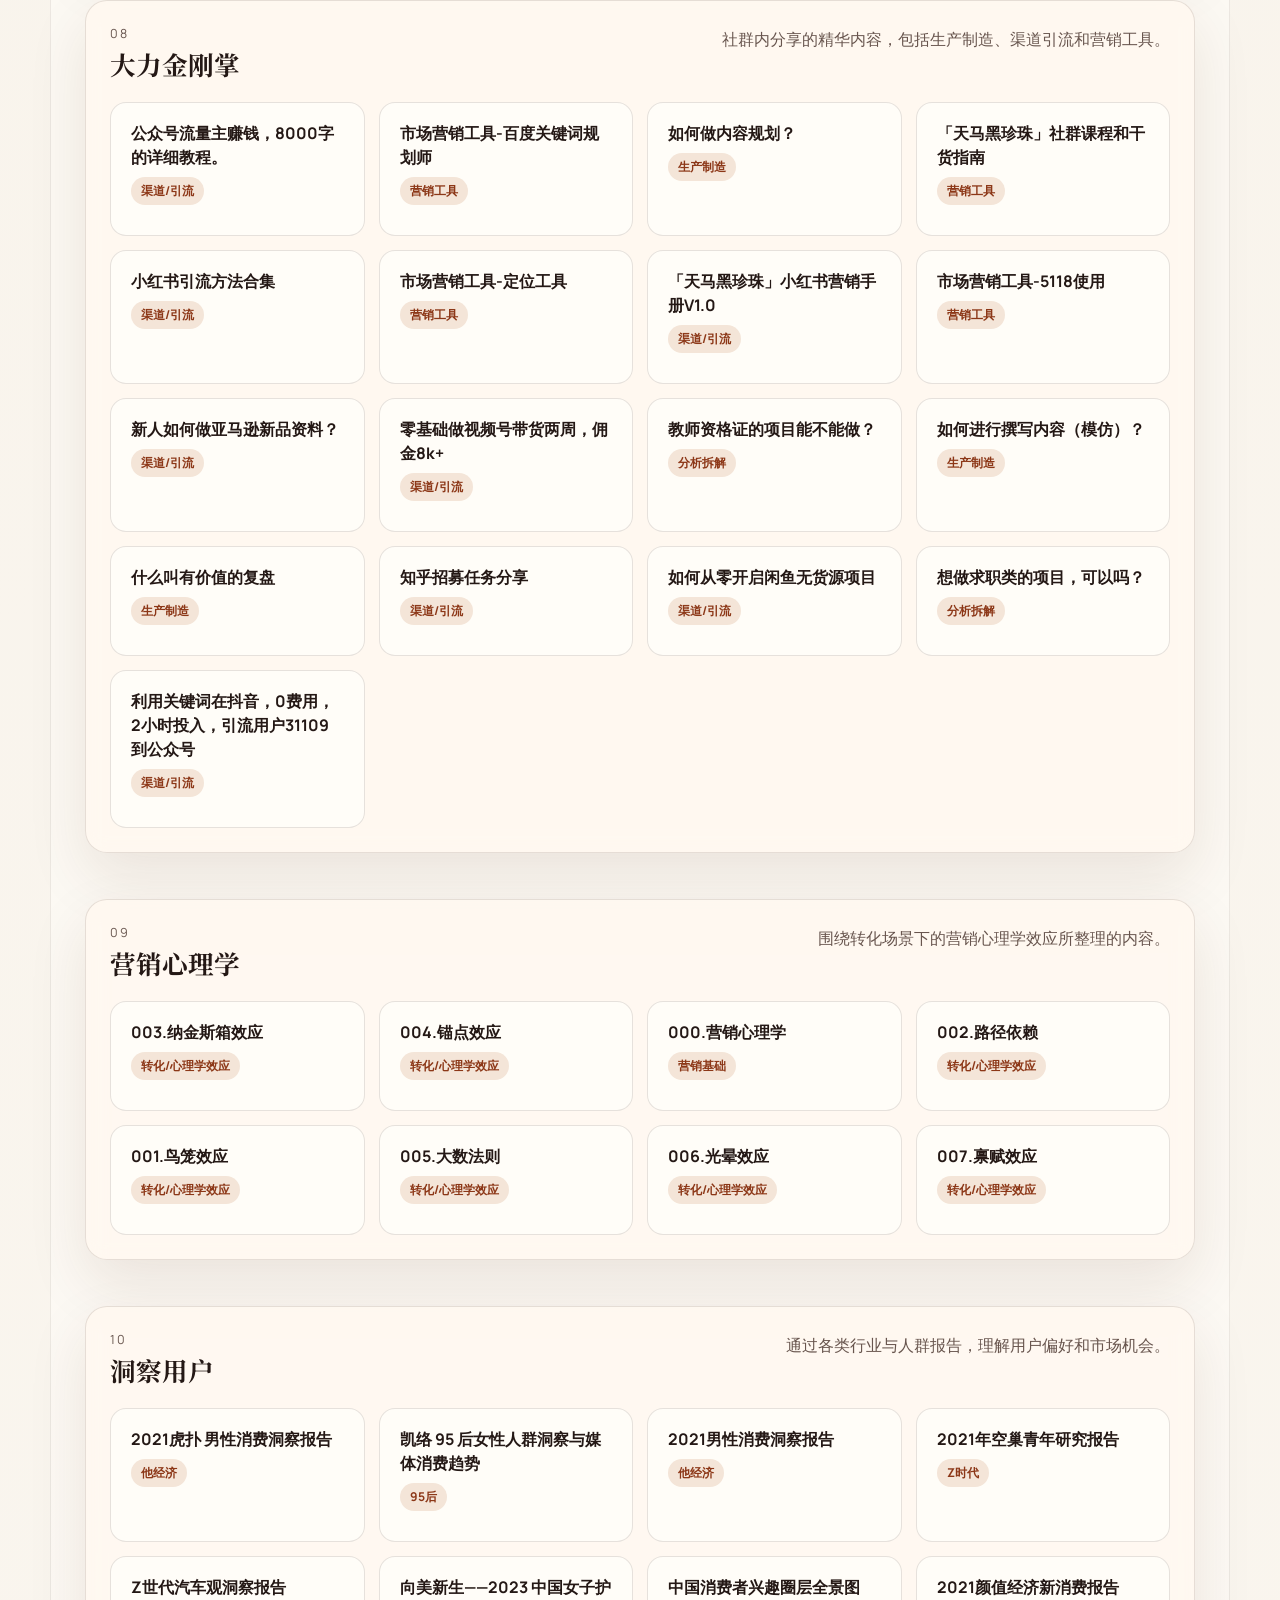
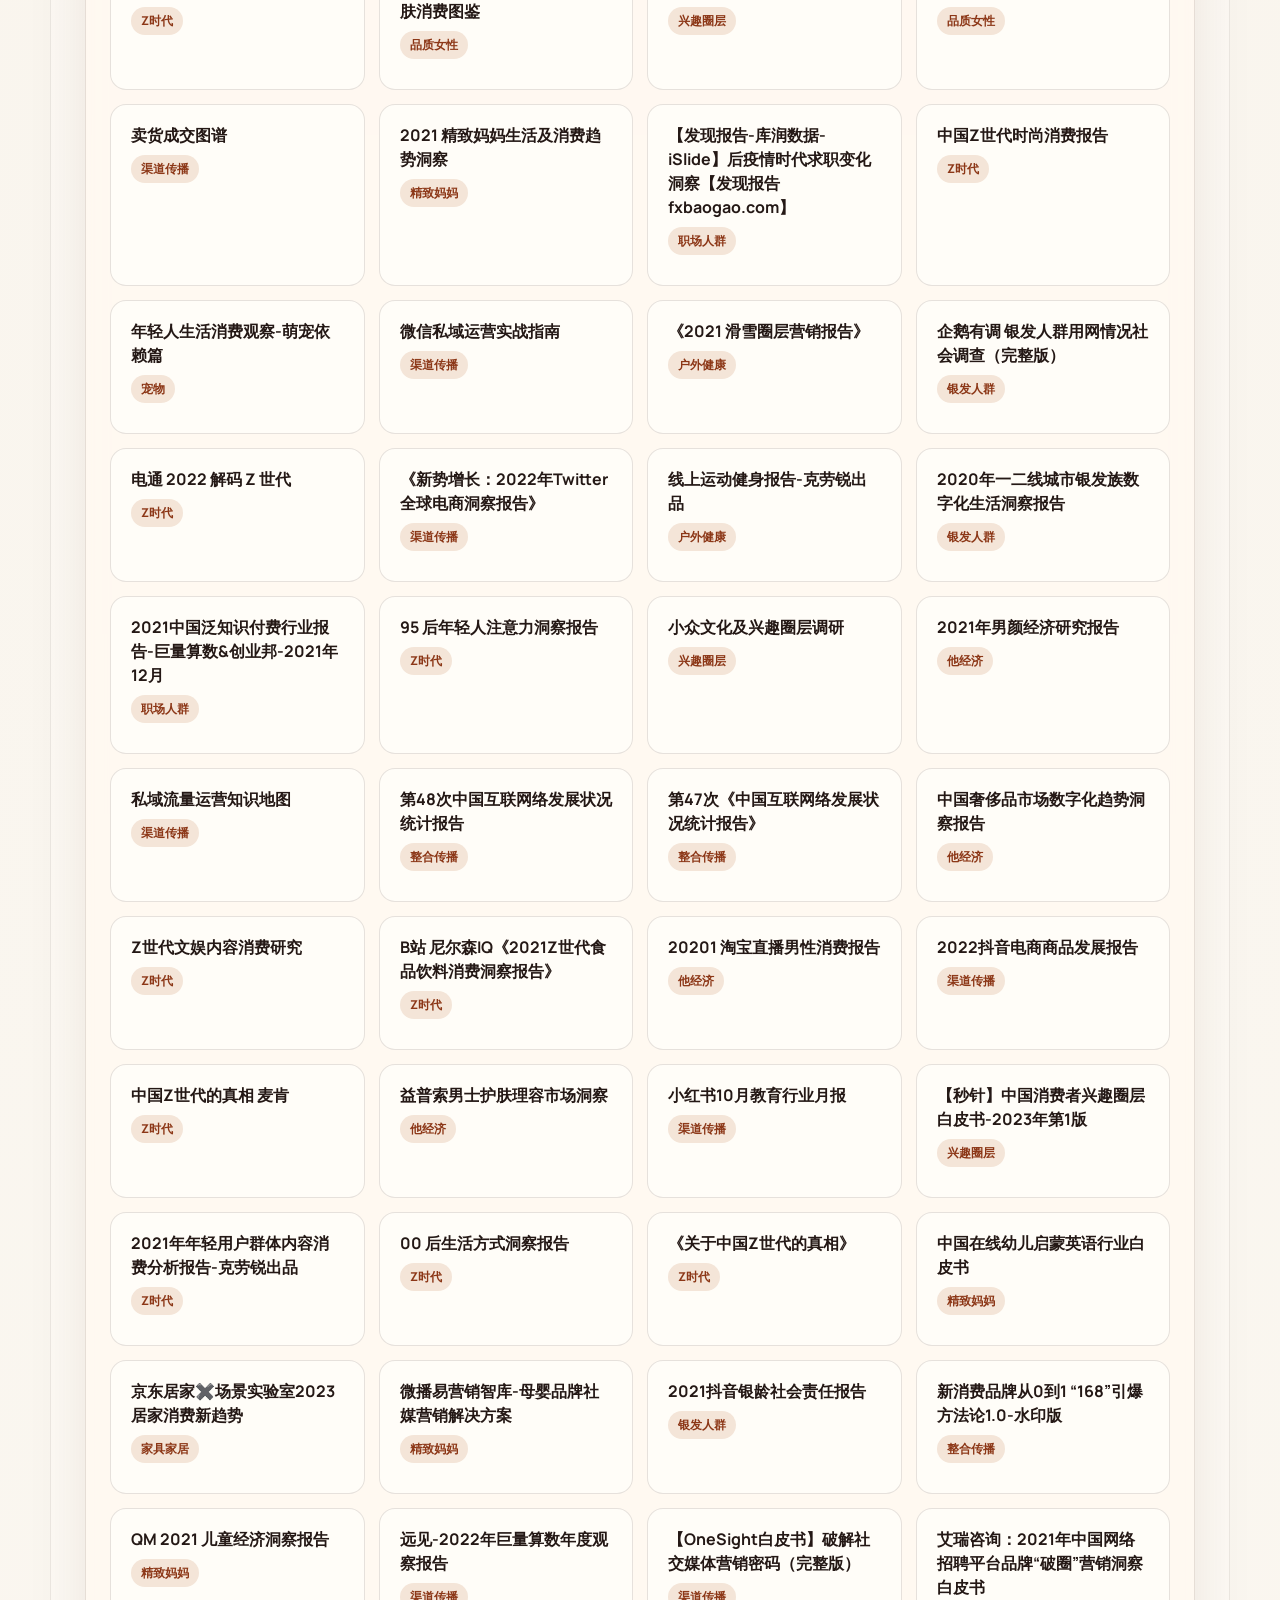
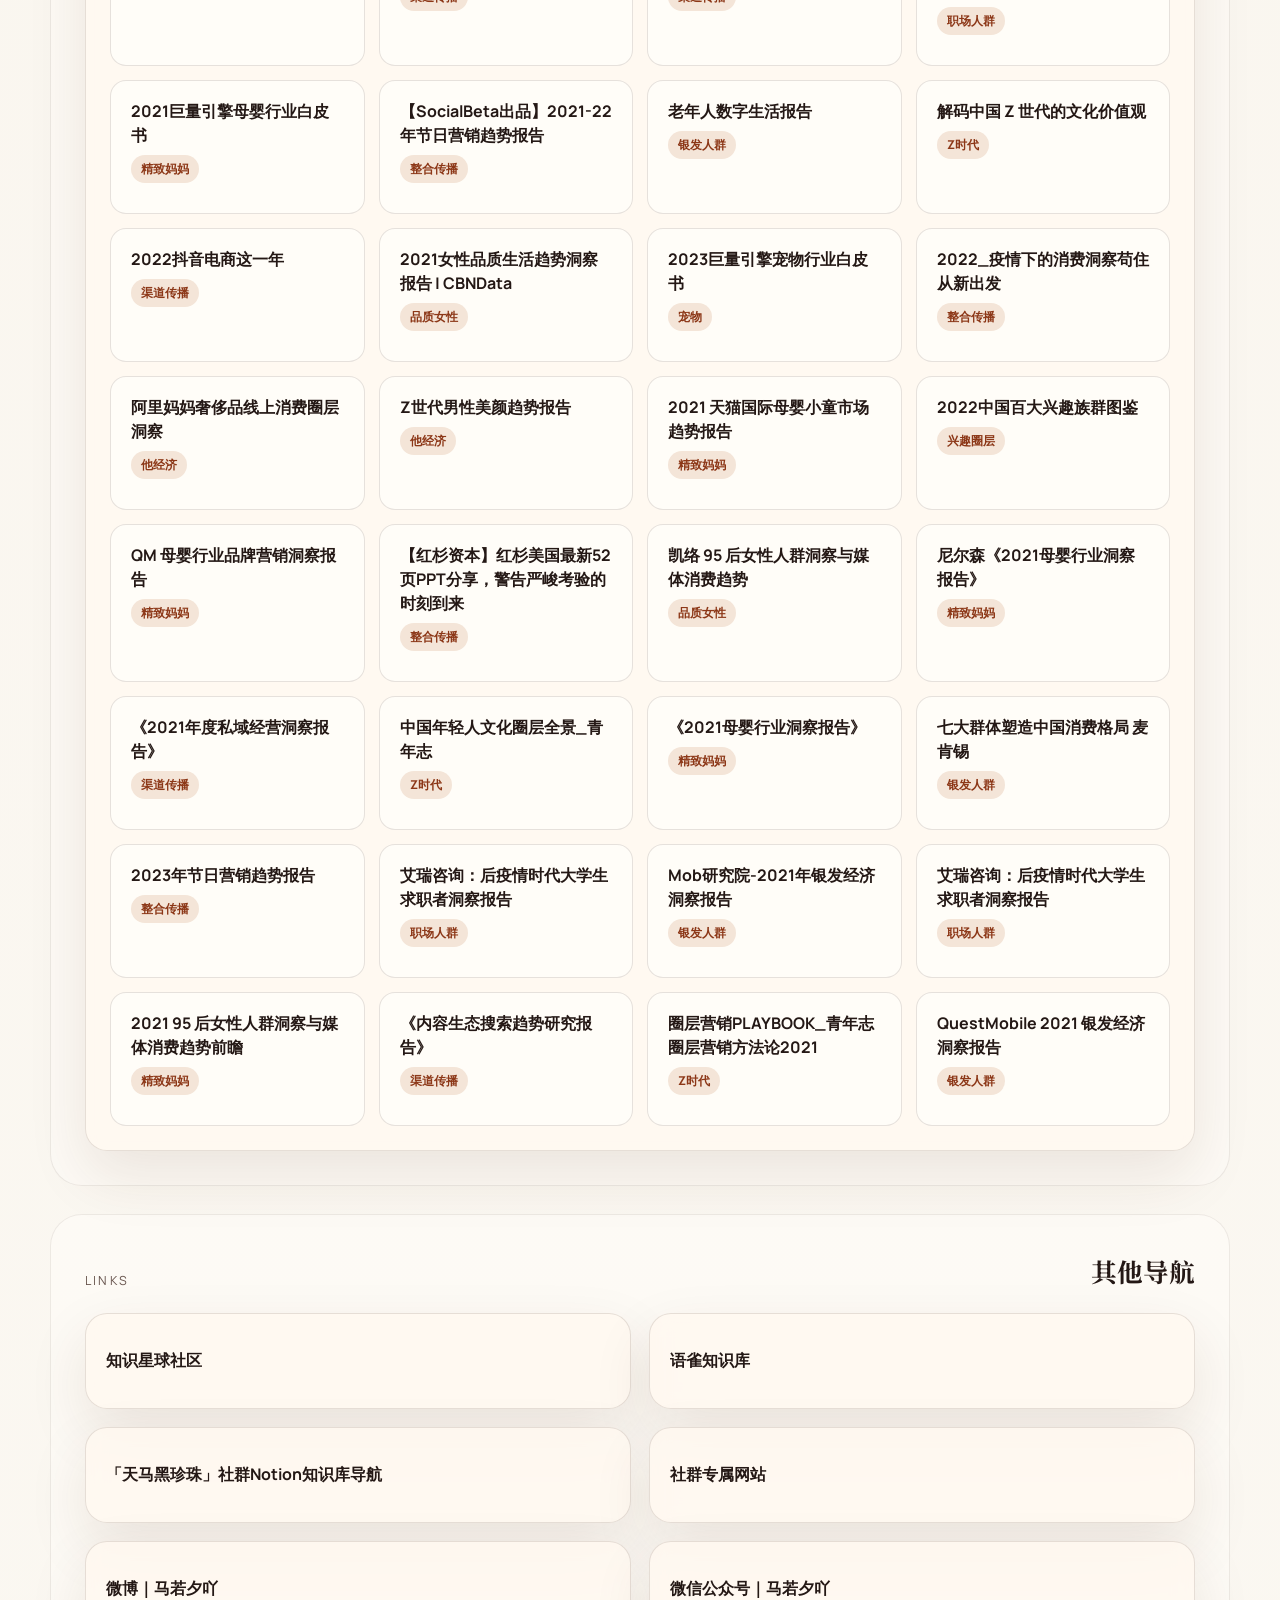
==== commit 4e159329: "Add home link to top navigation" ====
--- a/index.html
+++ b/index.html
@@ -27,6 +27,7 @@
           </span>
         </a>
         <nav class="top-nav">
+          <a href="#top">首页</a>
           <a href="#intro">介绍</a>
           <a href="./profile.html">个人说明</a>
           <a href="./content-index.html">内容索引</a>
--- a/styles.css
+++ b/styles.css
@@ -578,9 +578,9 @@
 }
 
 .index-item {
-  min-height: 136px;
-  display: flex;
-  align-items: center;
+  min-height: 0;
+  display: flex;
+  align-items: flex-start;
   padding: 24px;
 }
 
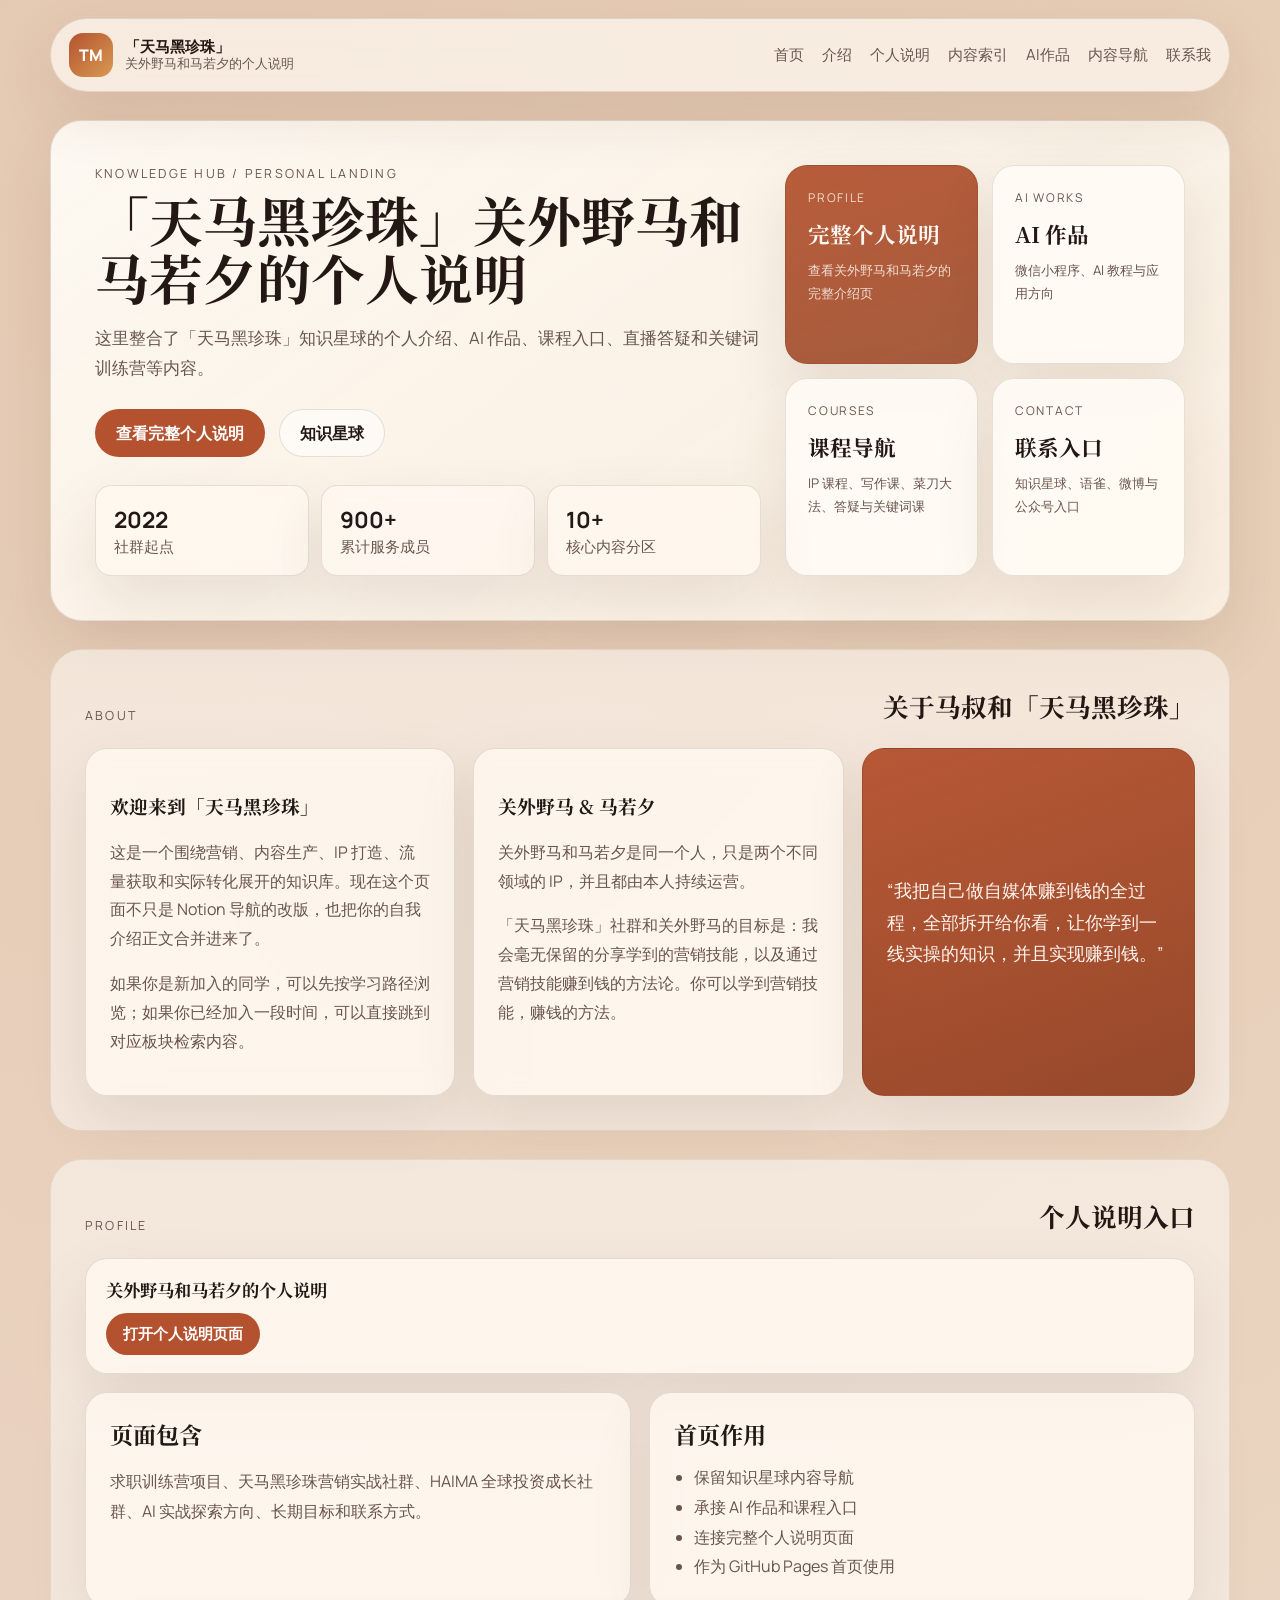
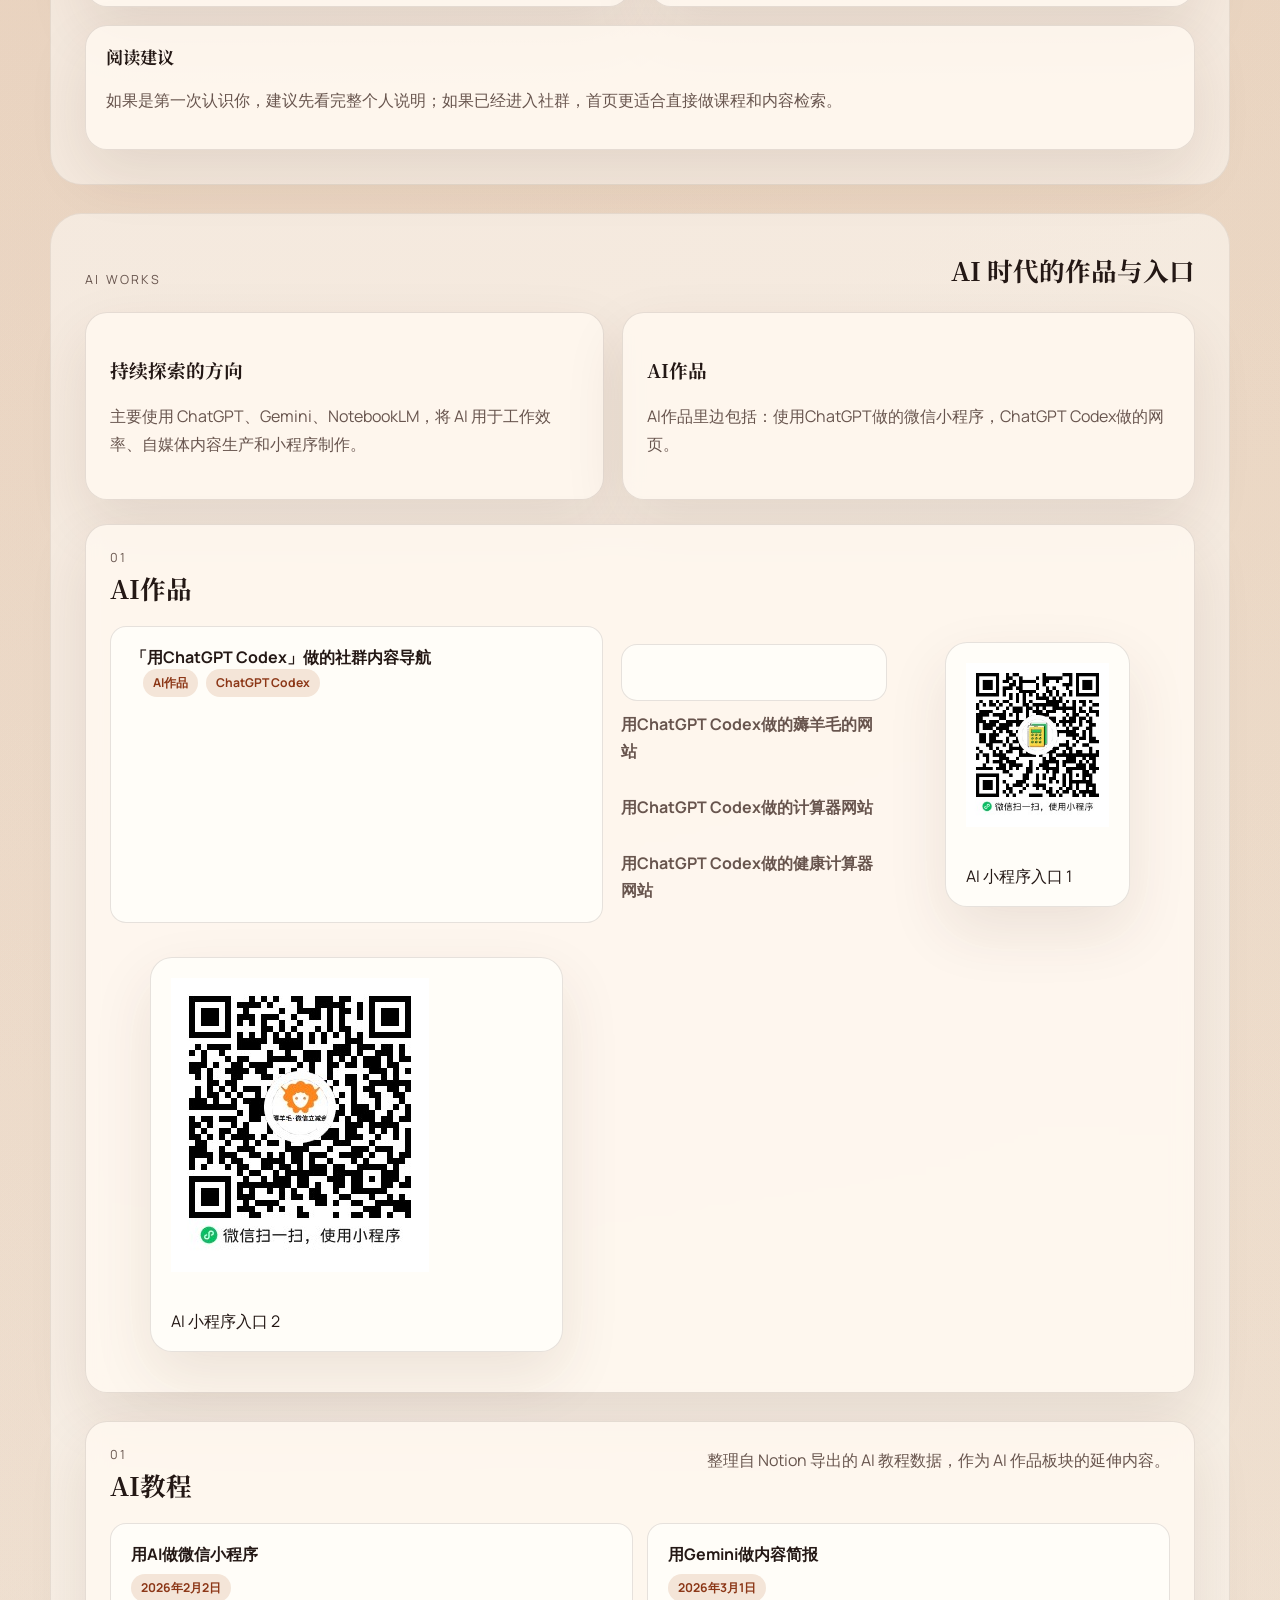
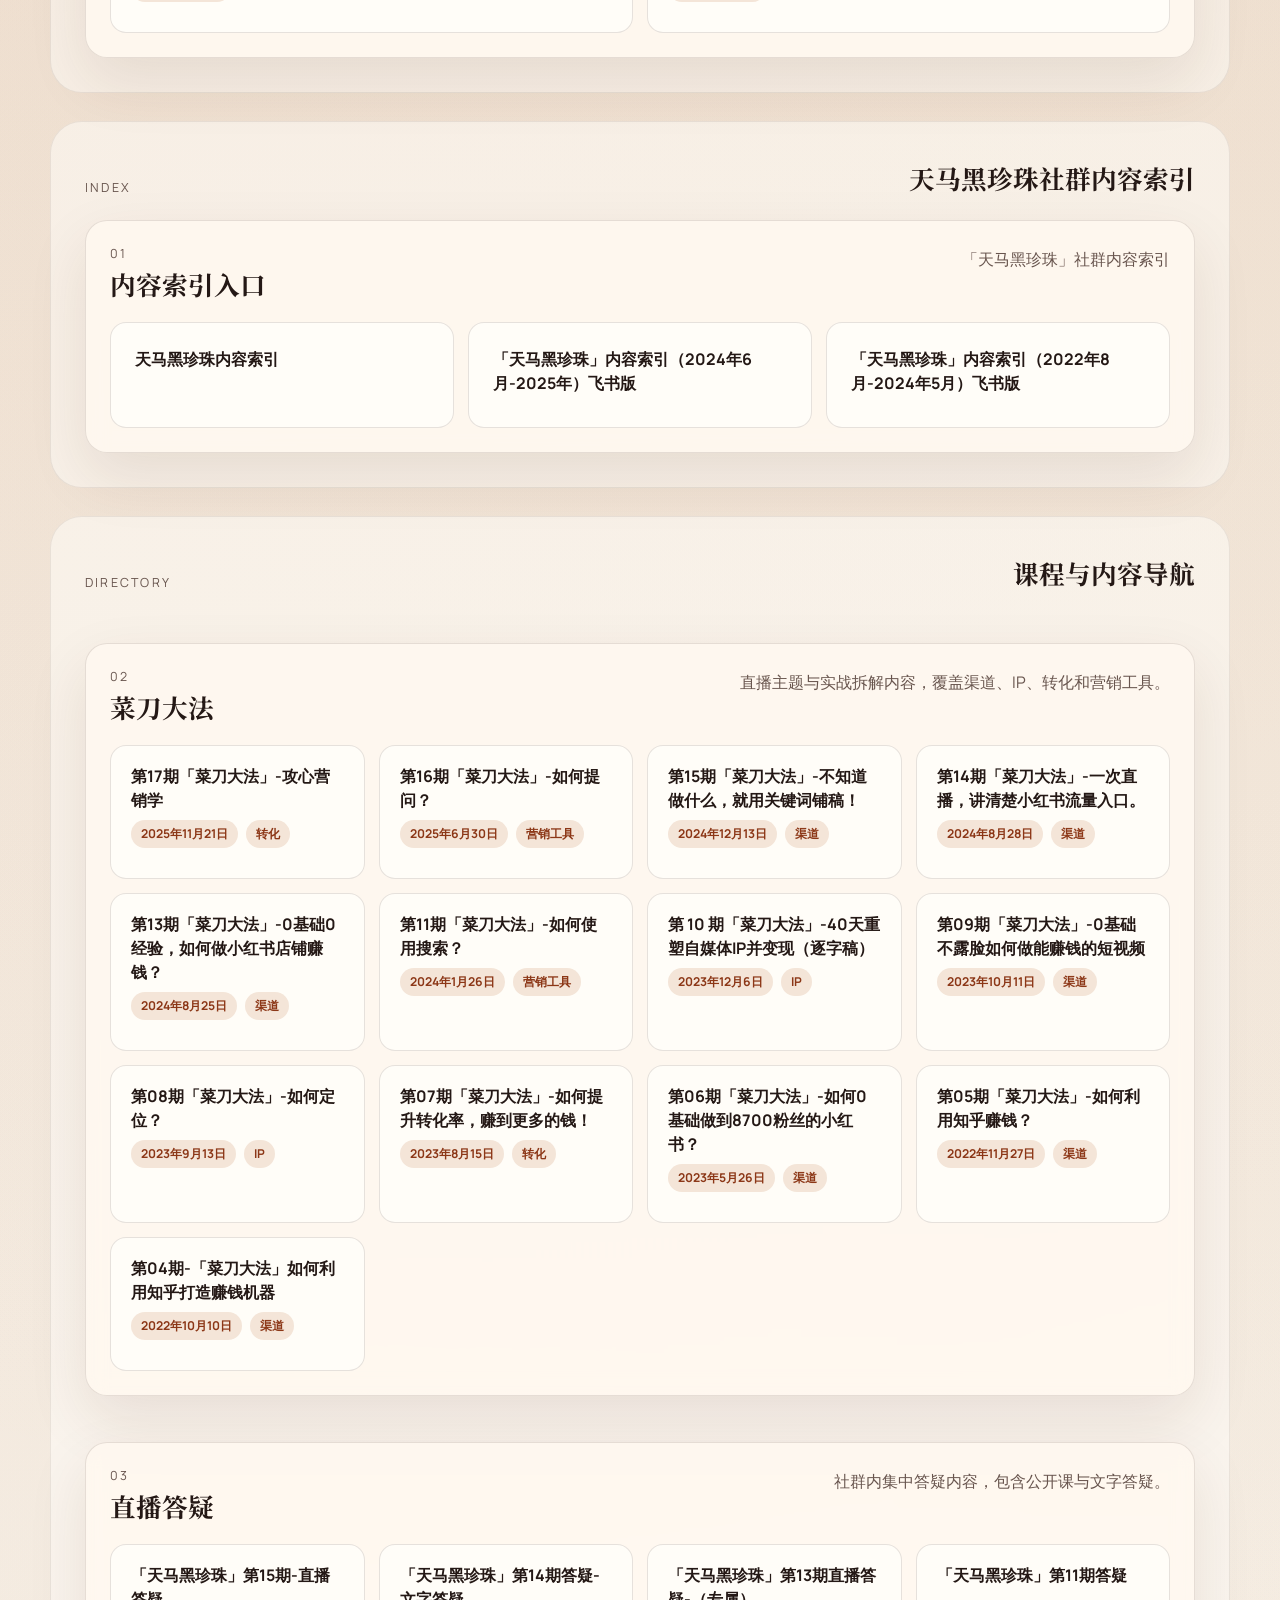
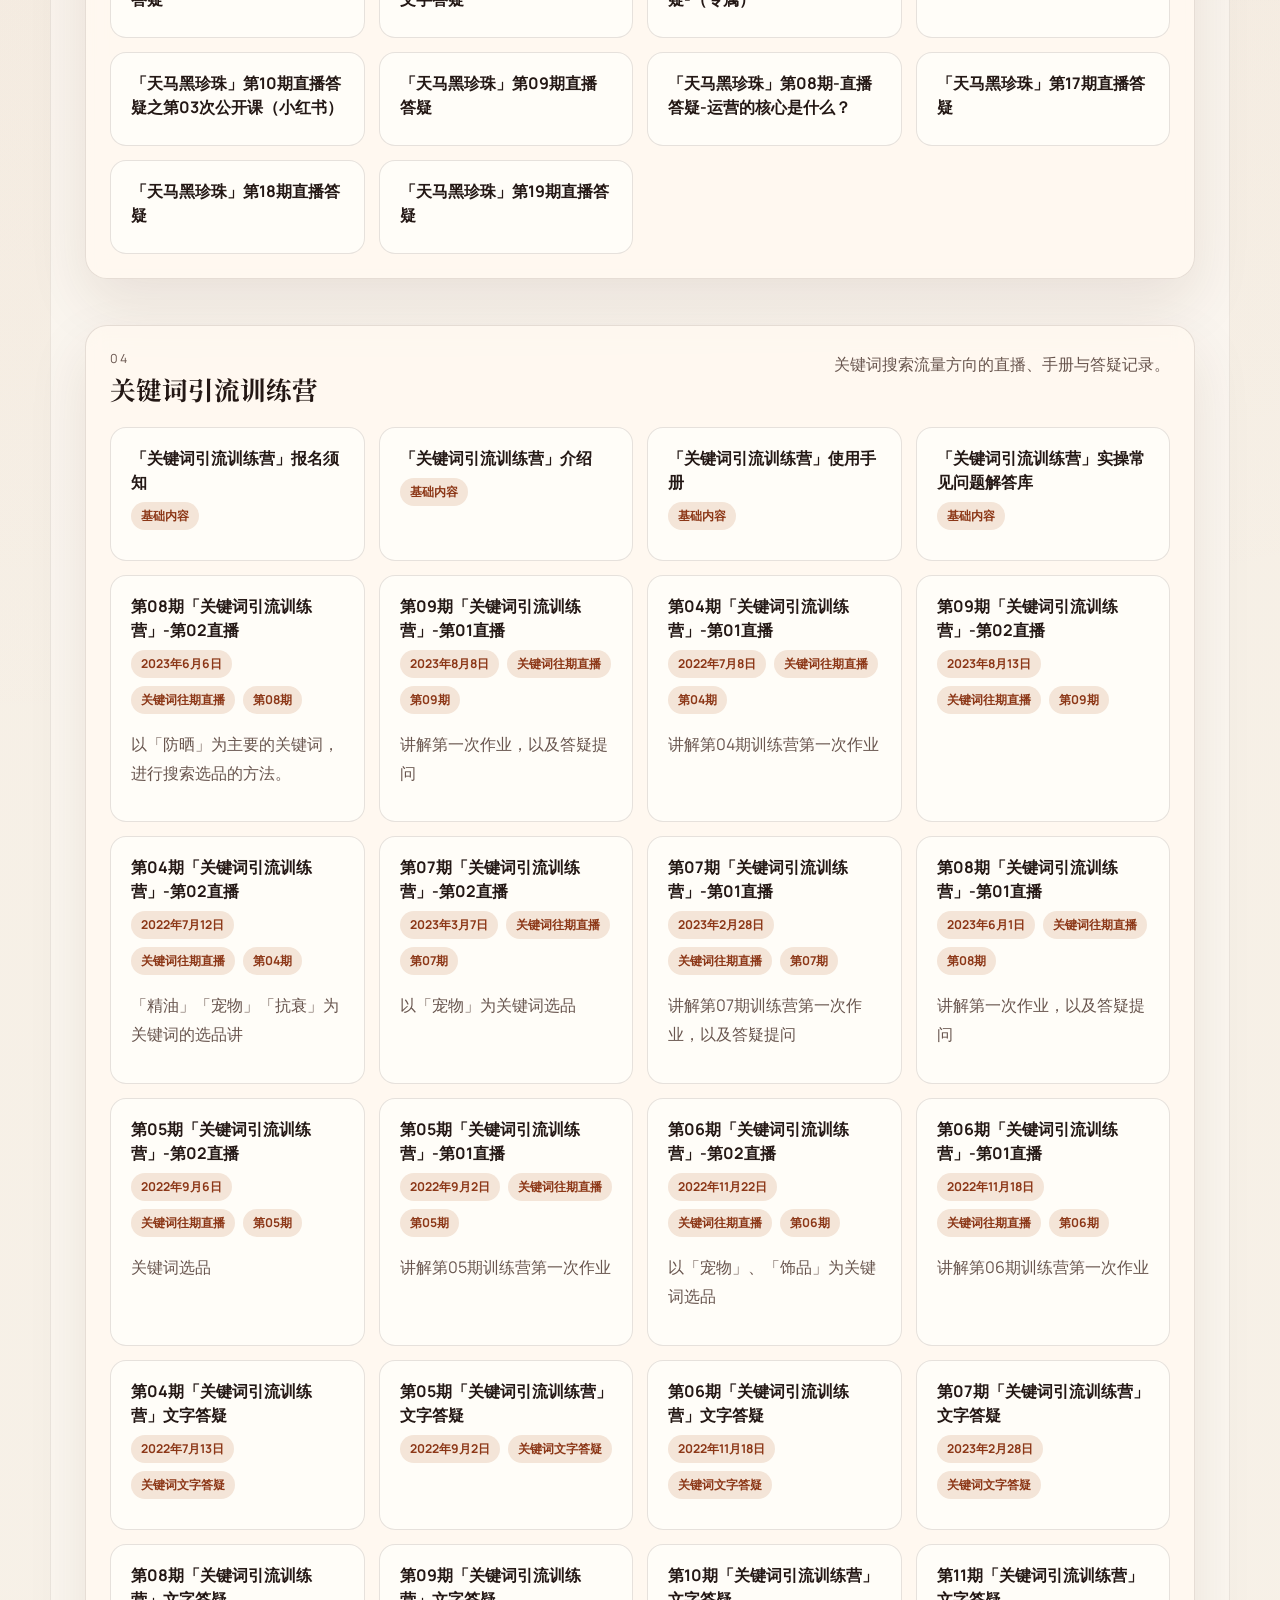
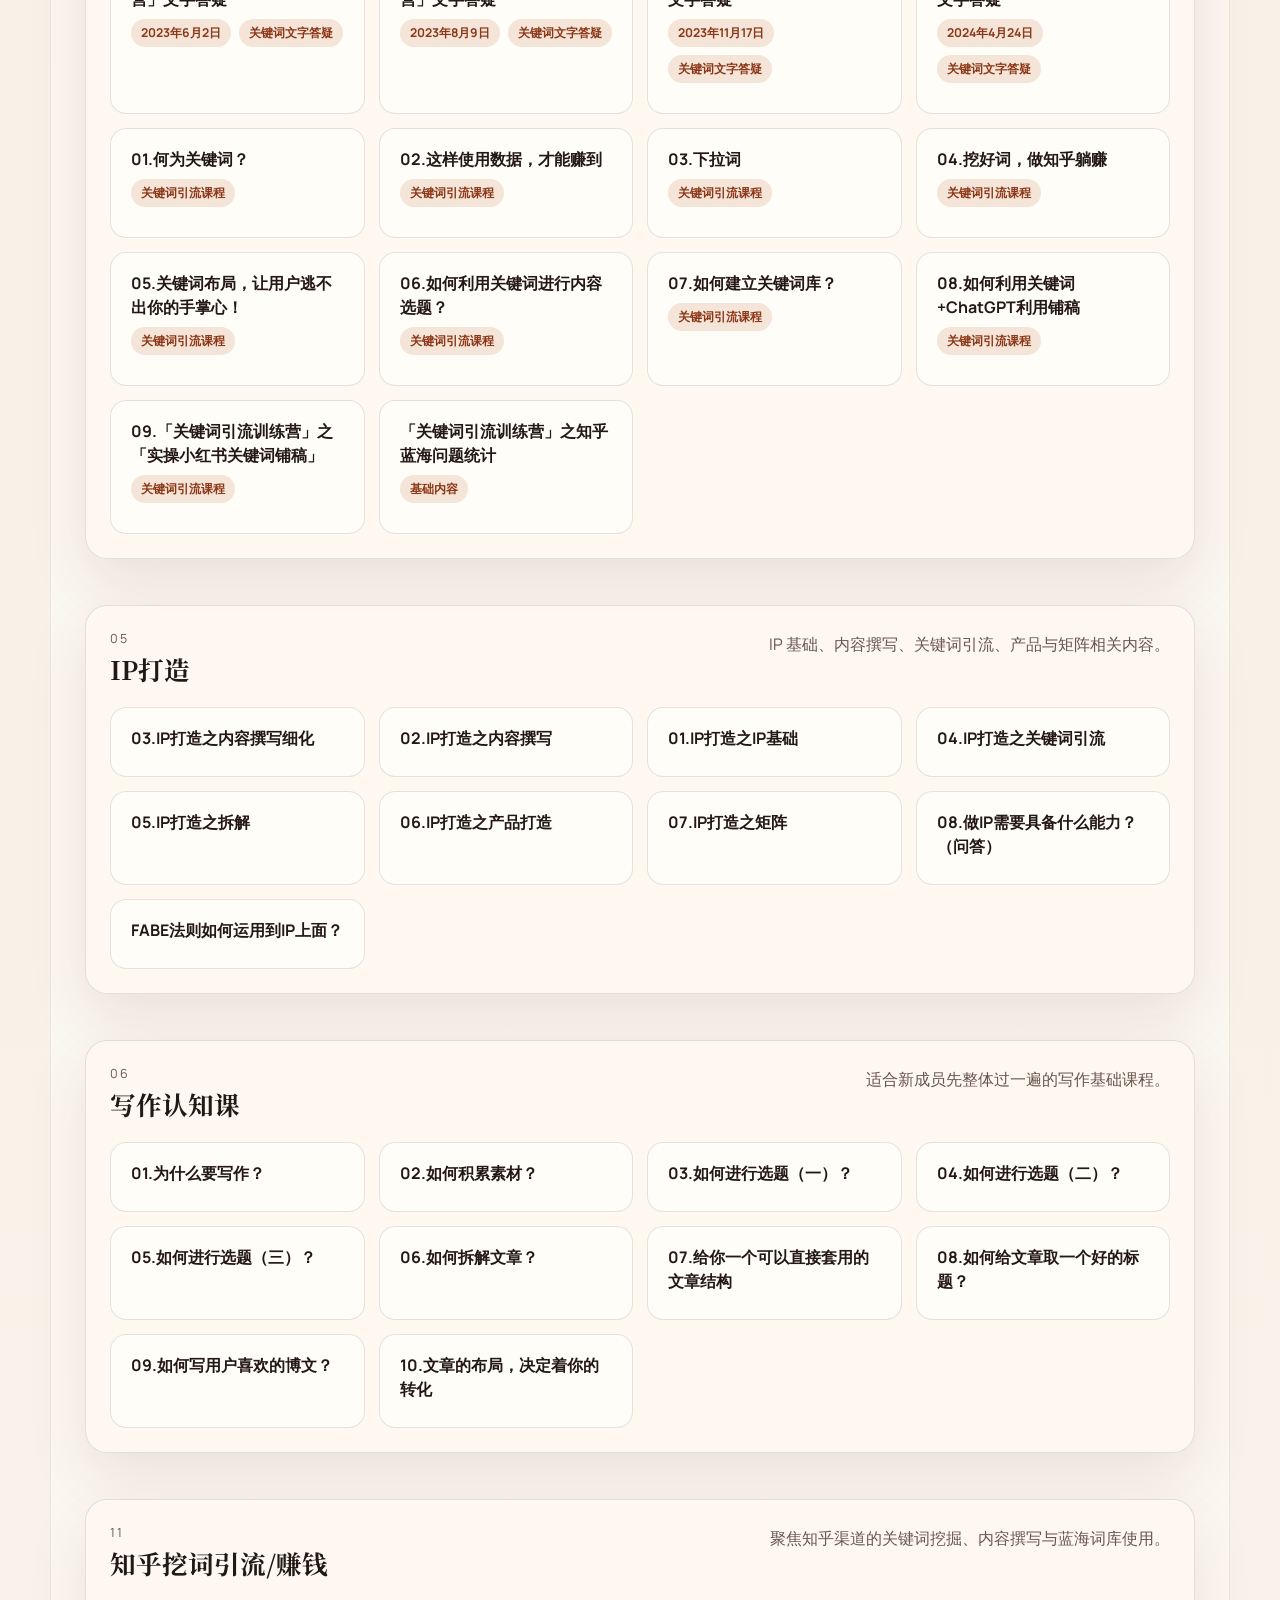
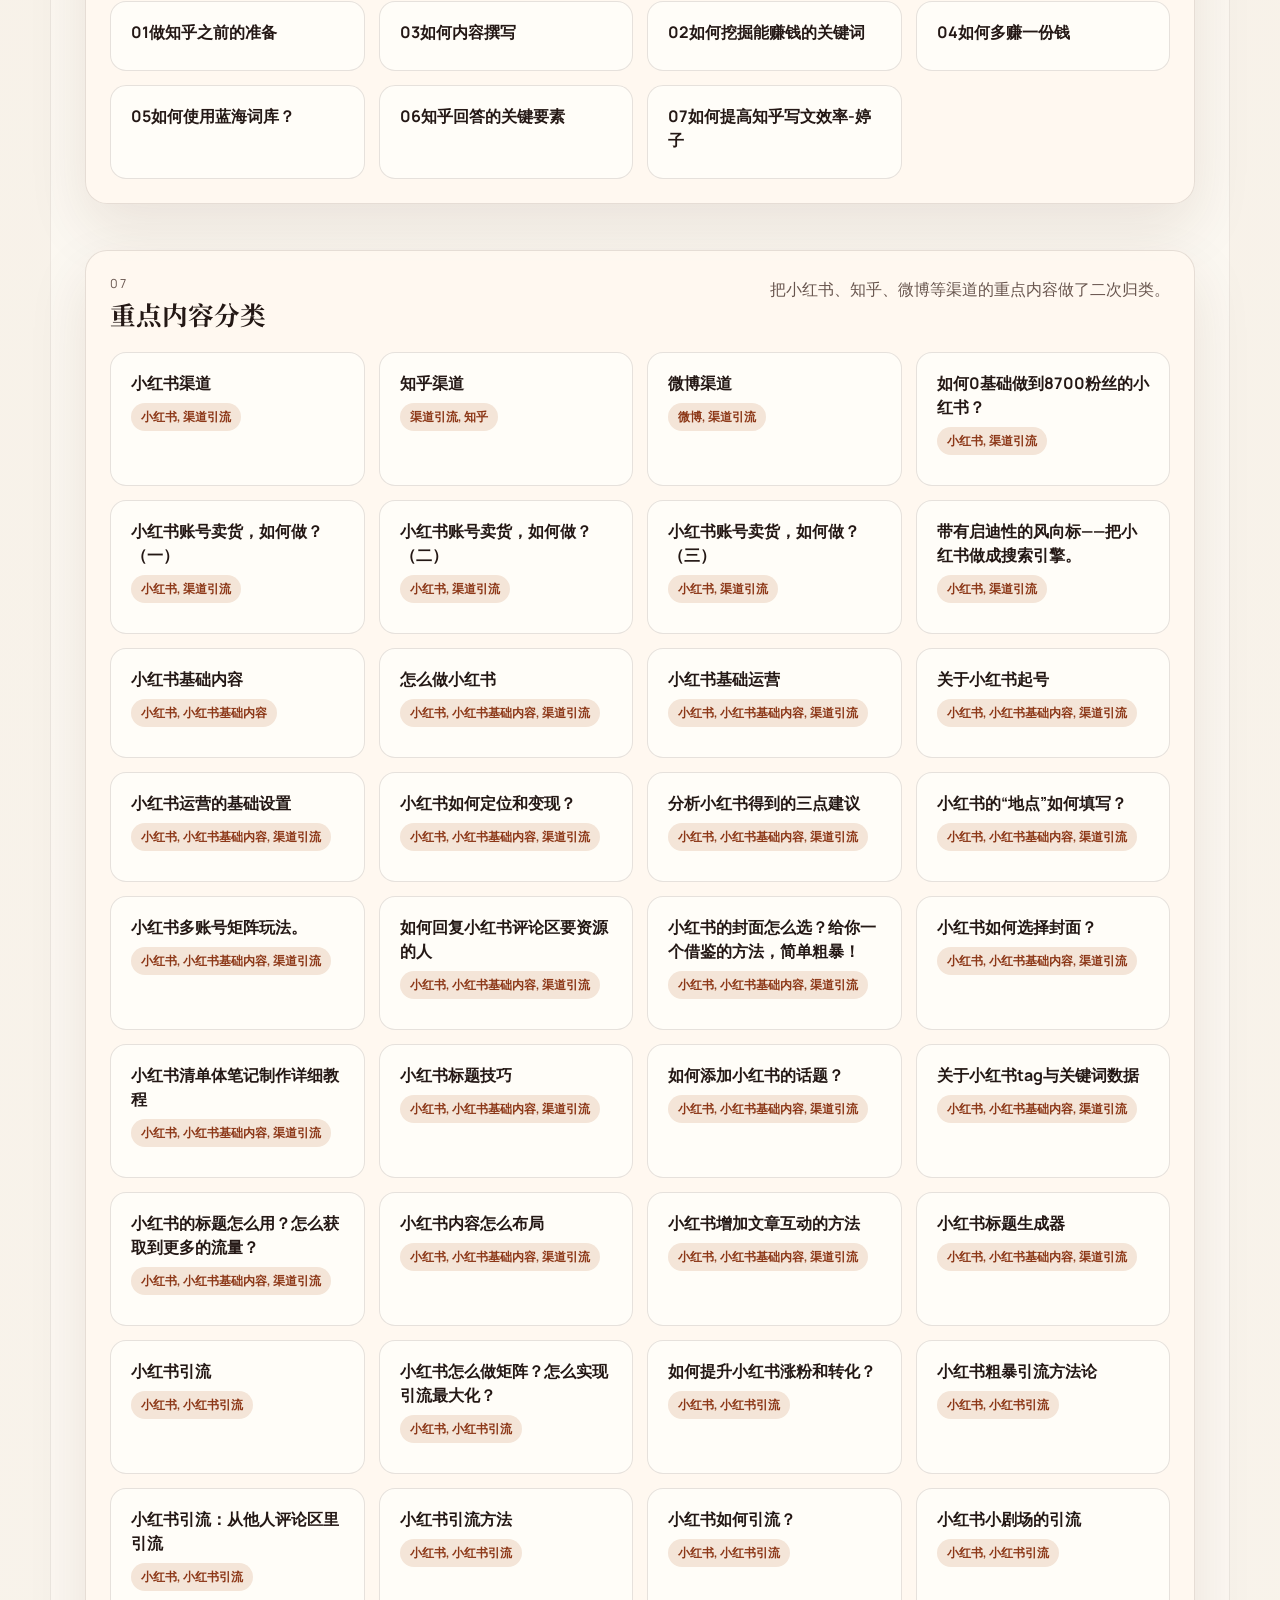
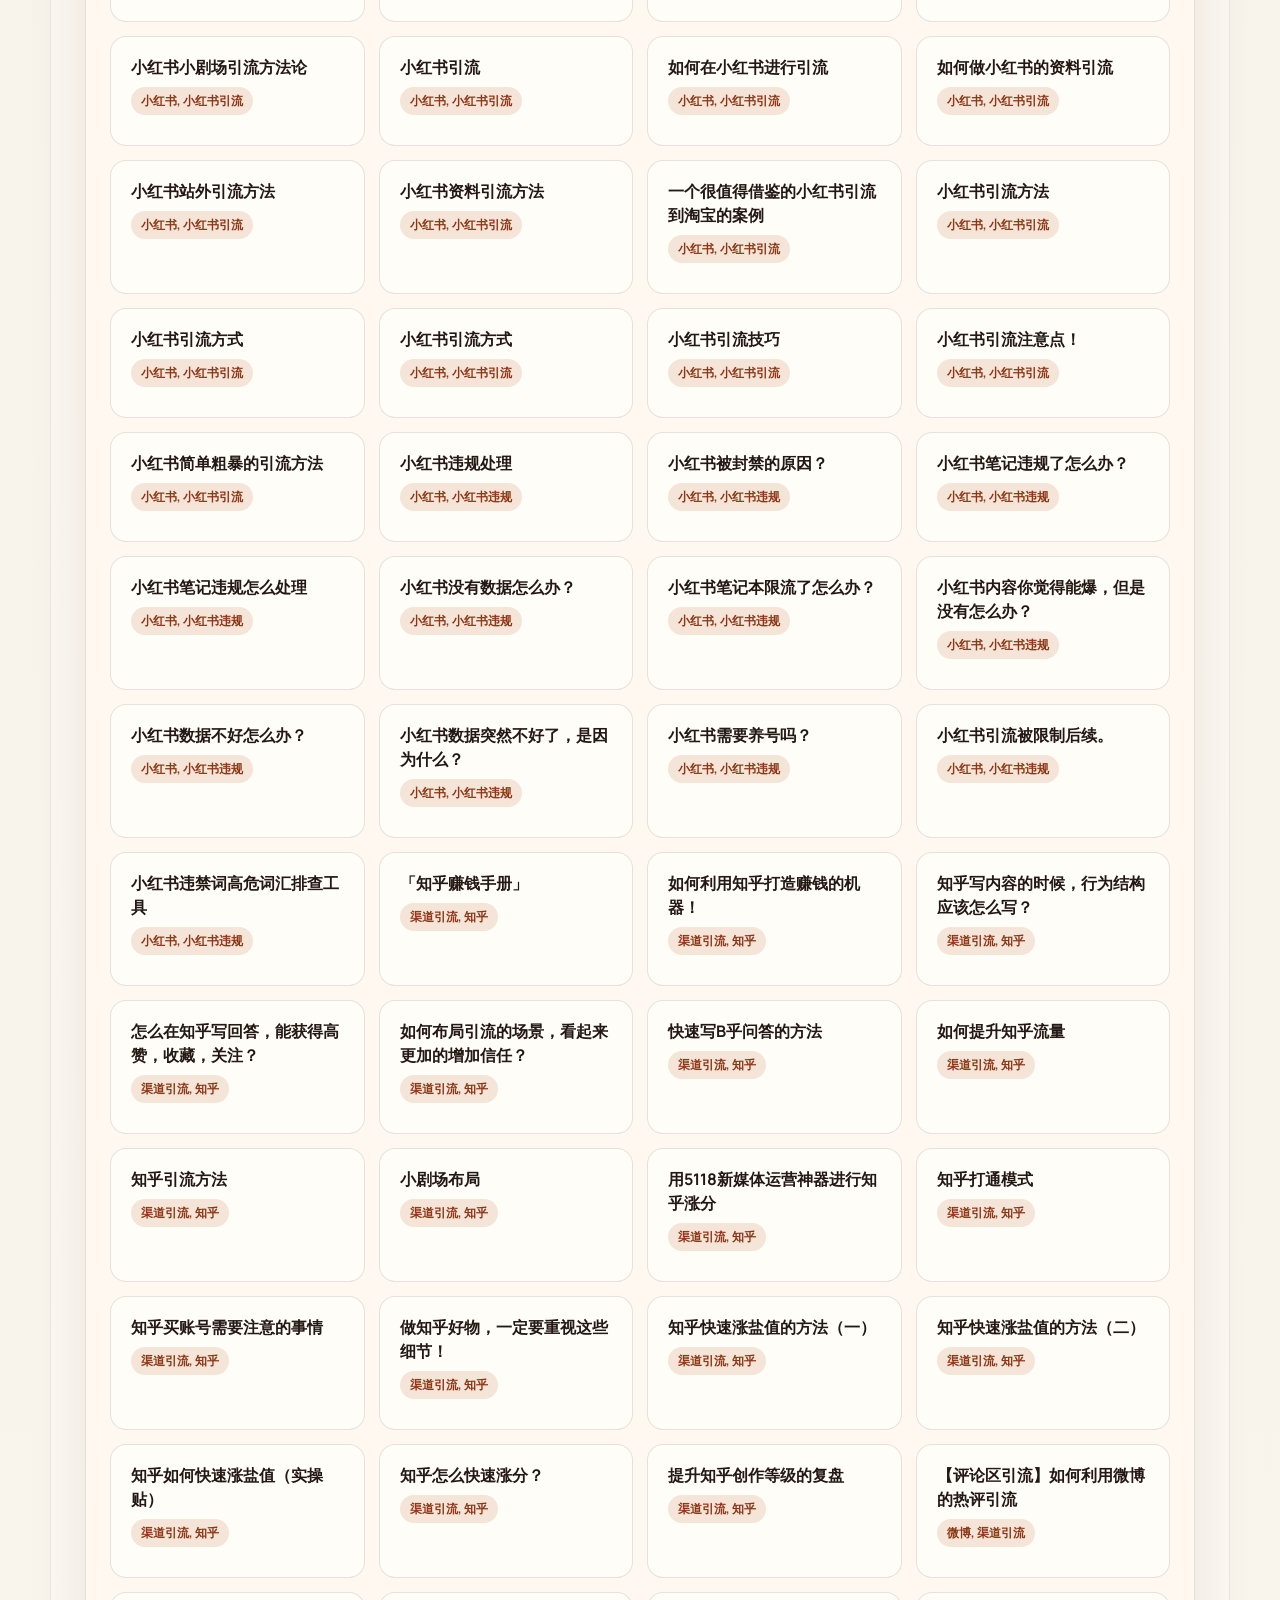
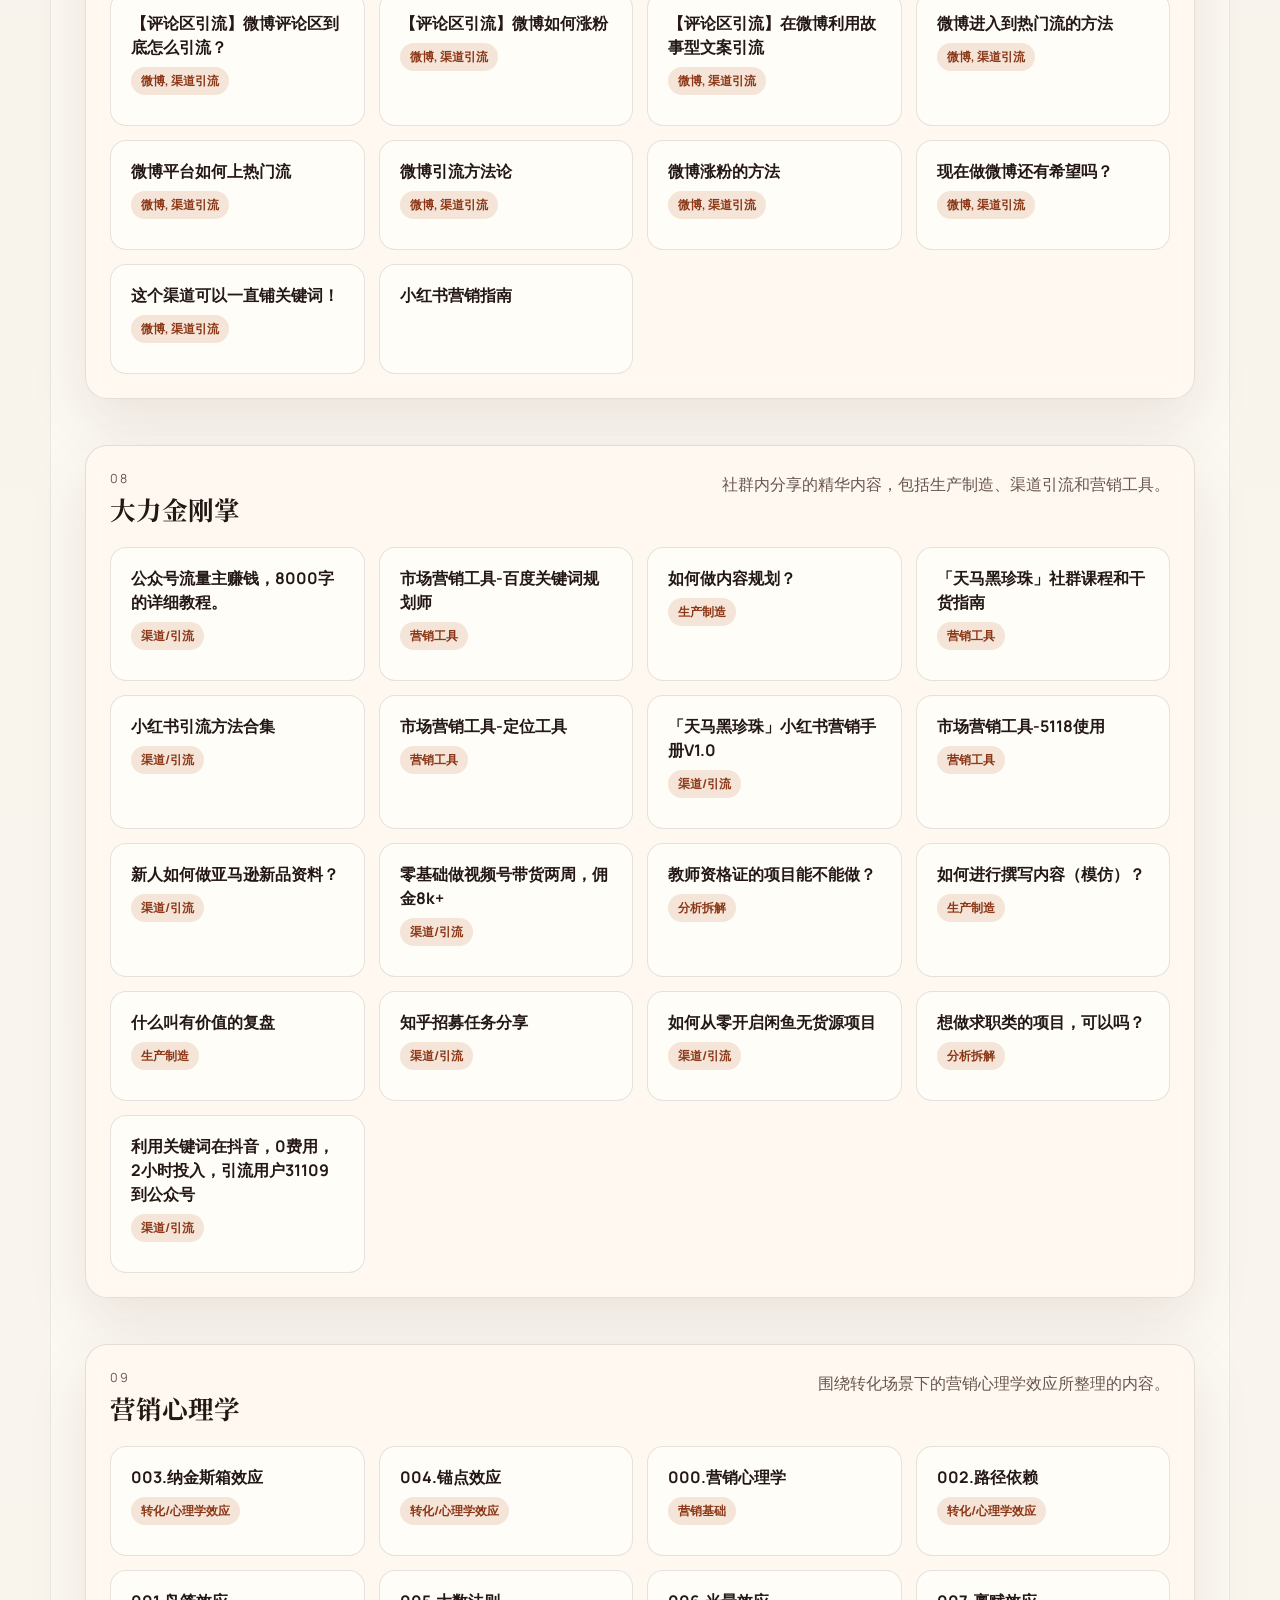
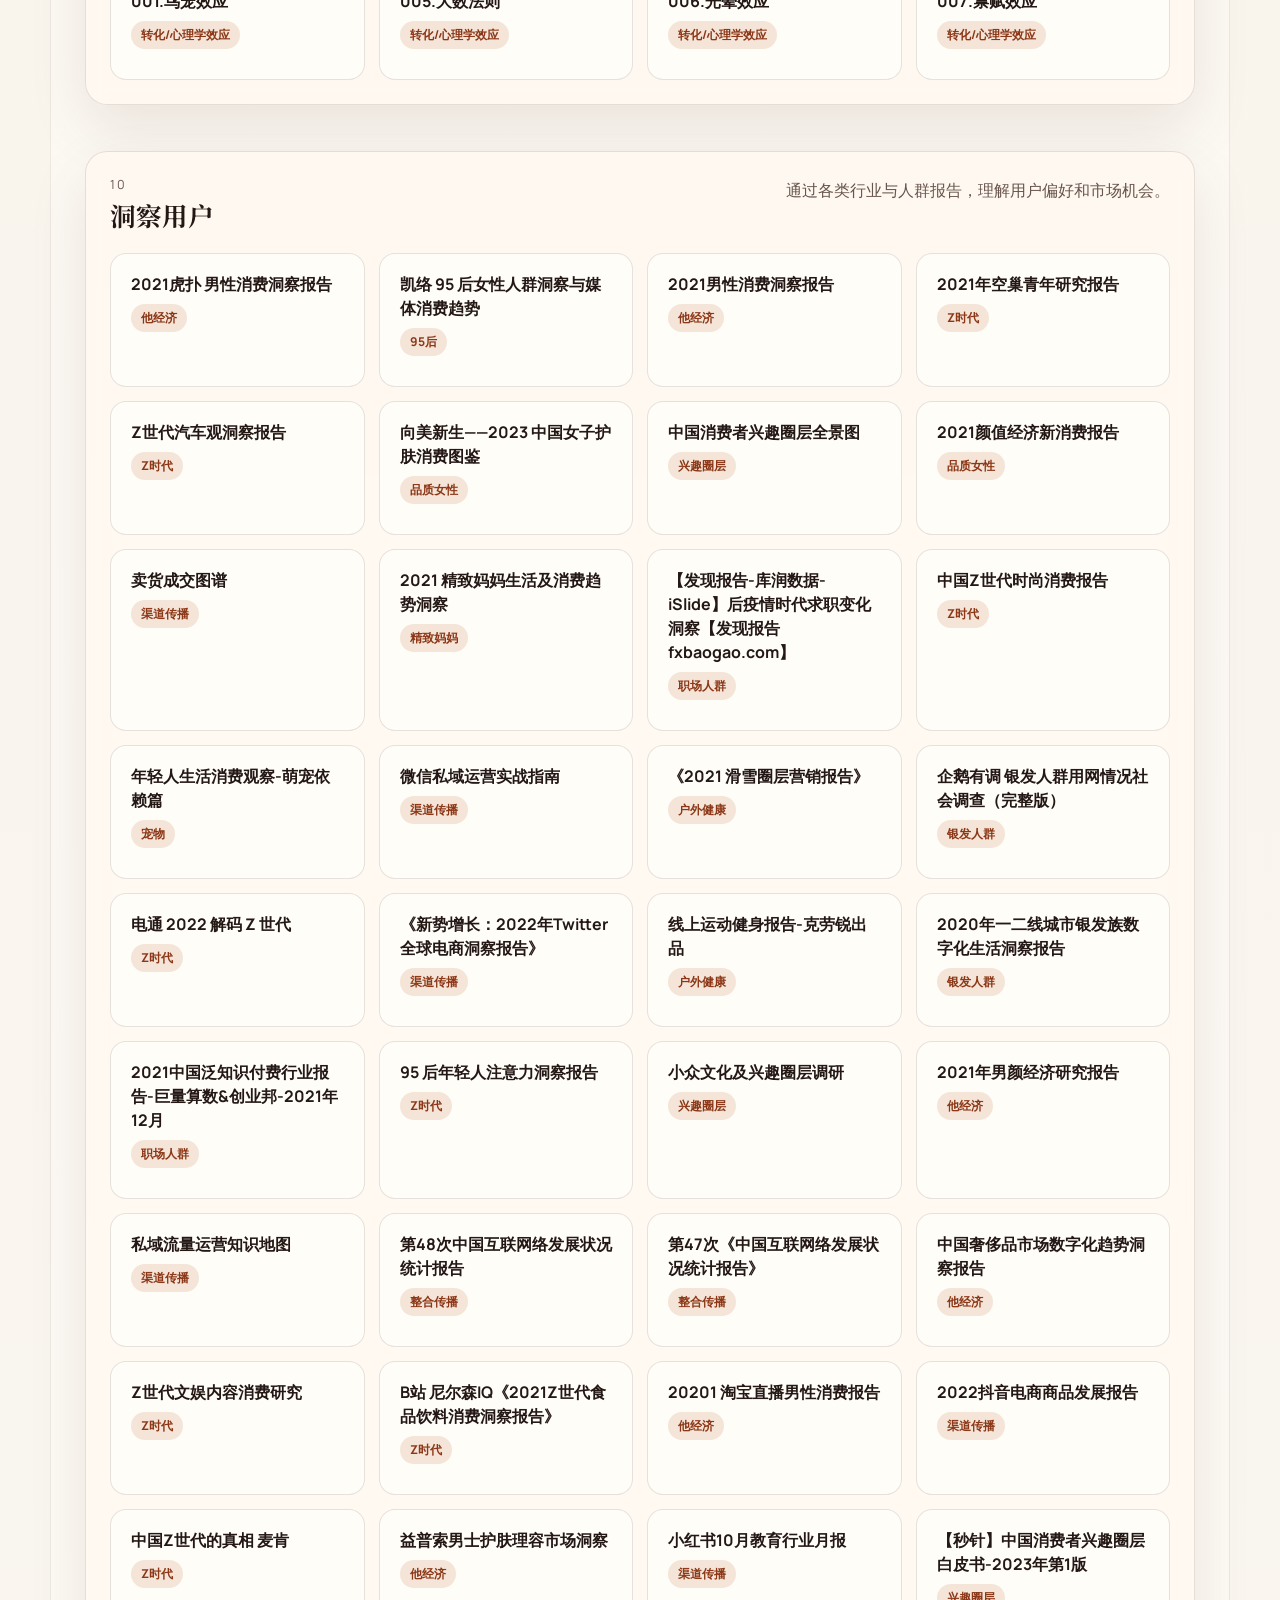
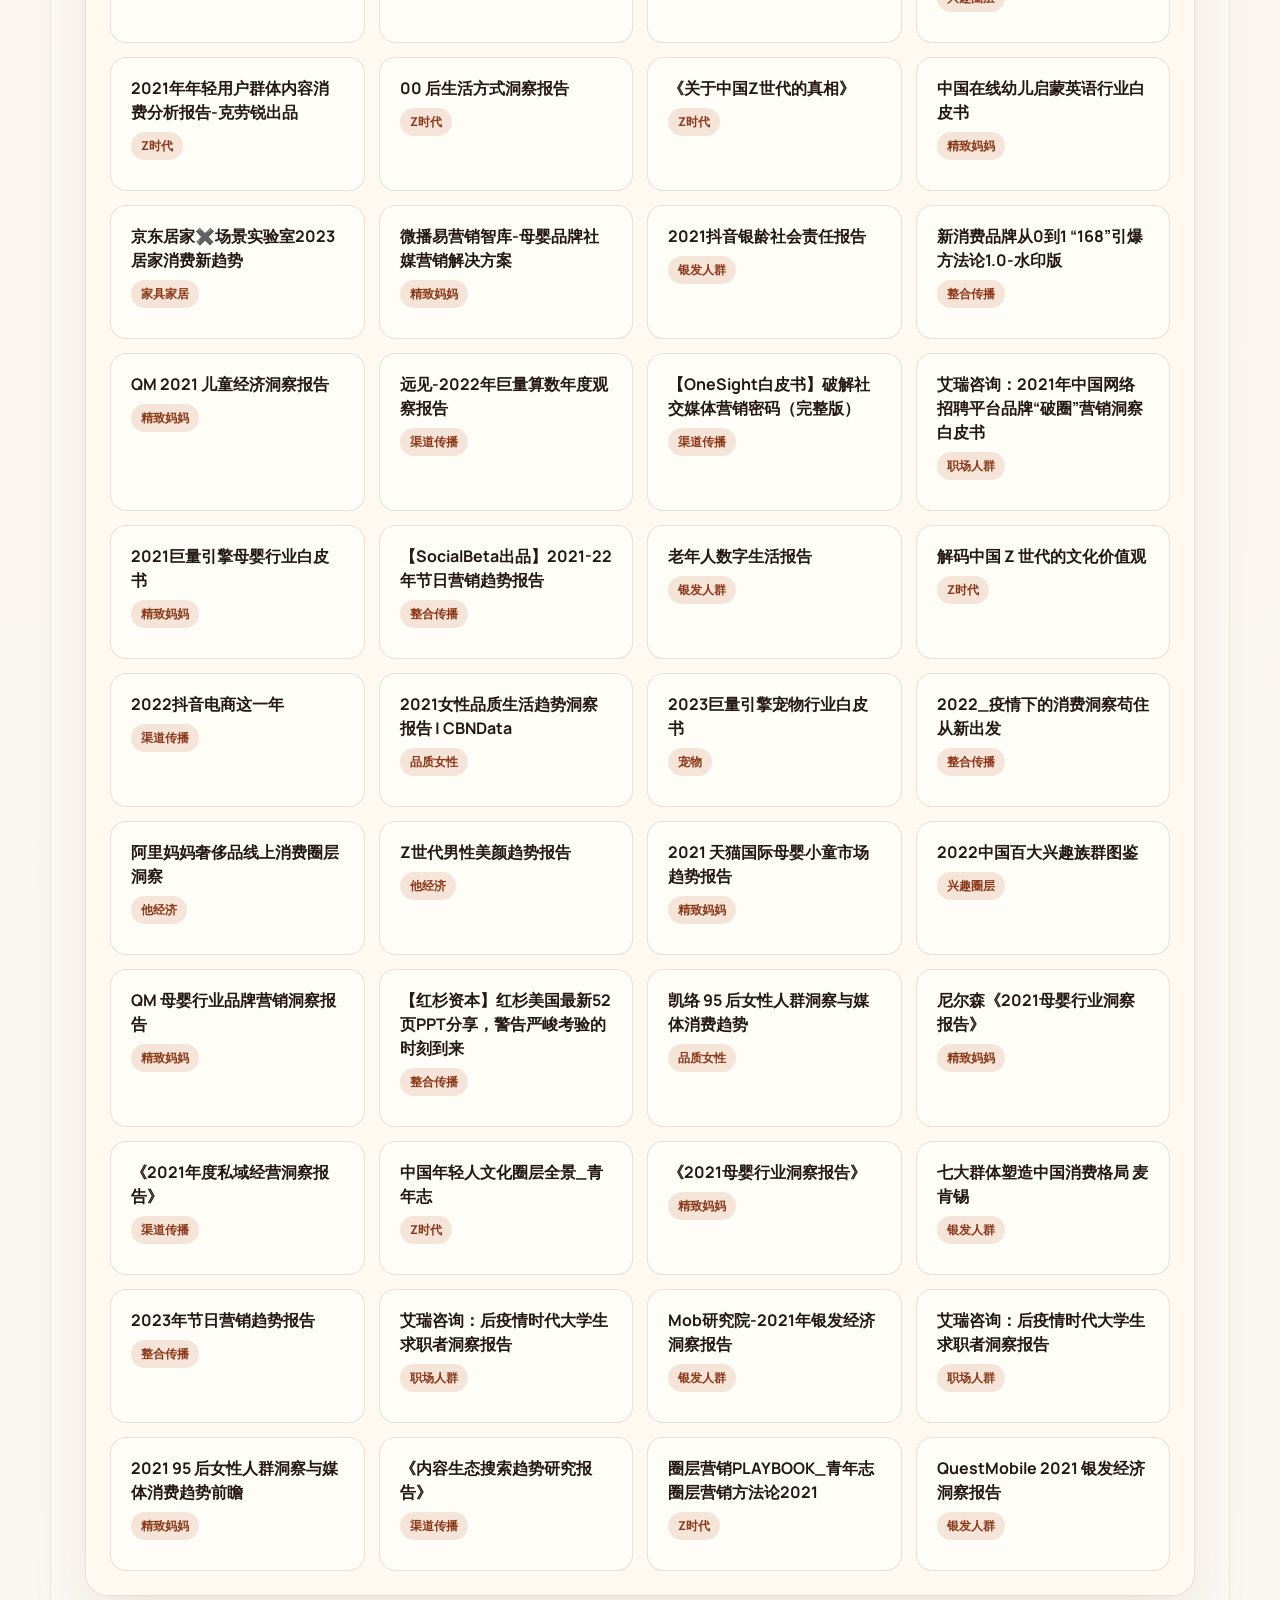
==== commit e222bd75: "Add more Codex AI work links" ====
--- a/index.html
+++ b/index.html
@@ -14,6 +14,15 @@
       href="https://fonts.googleapis.com/css2?family=Manrope:wght@400;500;700;800&family=Noto+Serif+SC:wght@400;600;700&display=swap"
       rel="stylesheet"
     />
+    <script>
+      var _hmt = _hmt || [];
+      (function () {
+        var hm = document.createElement("script");
+        hm.src = "https://hm.baidu.com/hm.js?55c495f2ea4ed438c098589f9b8940dc";
+        var s = document.getElementsByTagName("script")[0];
+        s.parentNode.insertBefore(hm, s);
+      })();
+    </script>
     <link rel="stylesheet" href="./styles.css" />
   </head>
   <body>
@@ -184,6 +193,11 @@
                     <span class="meta-chip">ChatGPT Codex</span>
                   </span>
                 </h4>
+                <div class="ai-work-links">
+                  <a href="https://bank.vooqqqm.com/index.html" target="_blank" rel="noreferrer">用ChatGPT Codex做的薅羊毛的网站</a>
+                  <a href="https://calcwisehub.com/" target="_blank" rel="noreferrer">用ChatGPT Codex做的计算器网站</a>
+                  <a href="https://fitcalcify.com/zh/" target="_blank" rel="noreferrer">用ChatGPT Codex做的健康计算器网站</a>
+                </div>
               </a>
               <figure class="qr-card ai-work-qr">
                 <img src="./assets/images/image.png" alt="AI 小程序入口 1" />
--- a/styles.css
+++ b/styles.css
@@ -594,6 +594,23 @@
   min-height: 100%;
 }
 
+.ai-work-links {
+  display: grid;
+  gap: 10px;
+  margin-top: 18px;
+}
+
+.ai-work-links a {
+  color: var(--muted);
+  font-weight: 700;
+  line-height: 1.7;
+  text-decoration: none;
+}
+
+.ai-work-links a:hover {
+  color: var(--accent-strong);
+}
+
 .ai-work-qr {
   background: var(--surface-strong);
 }
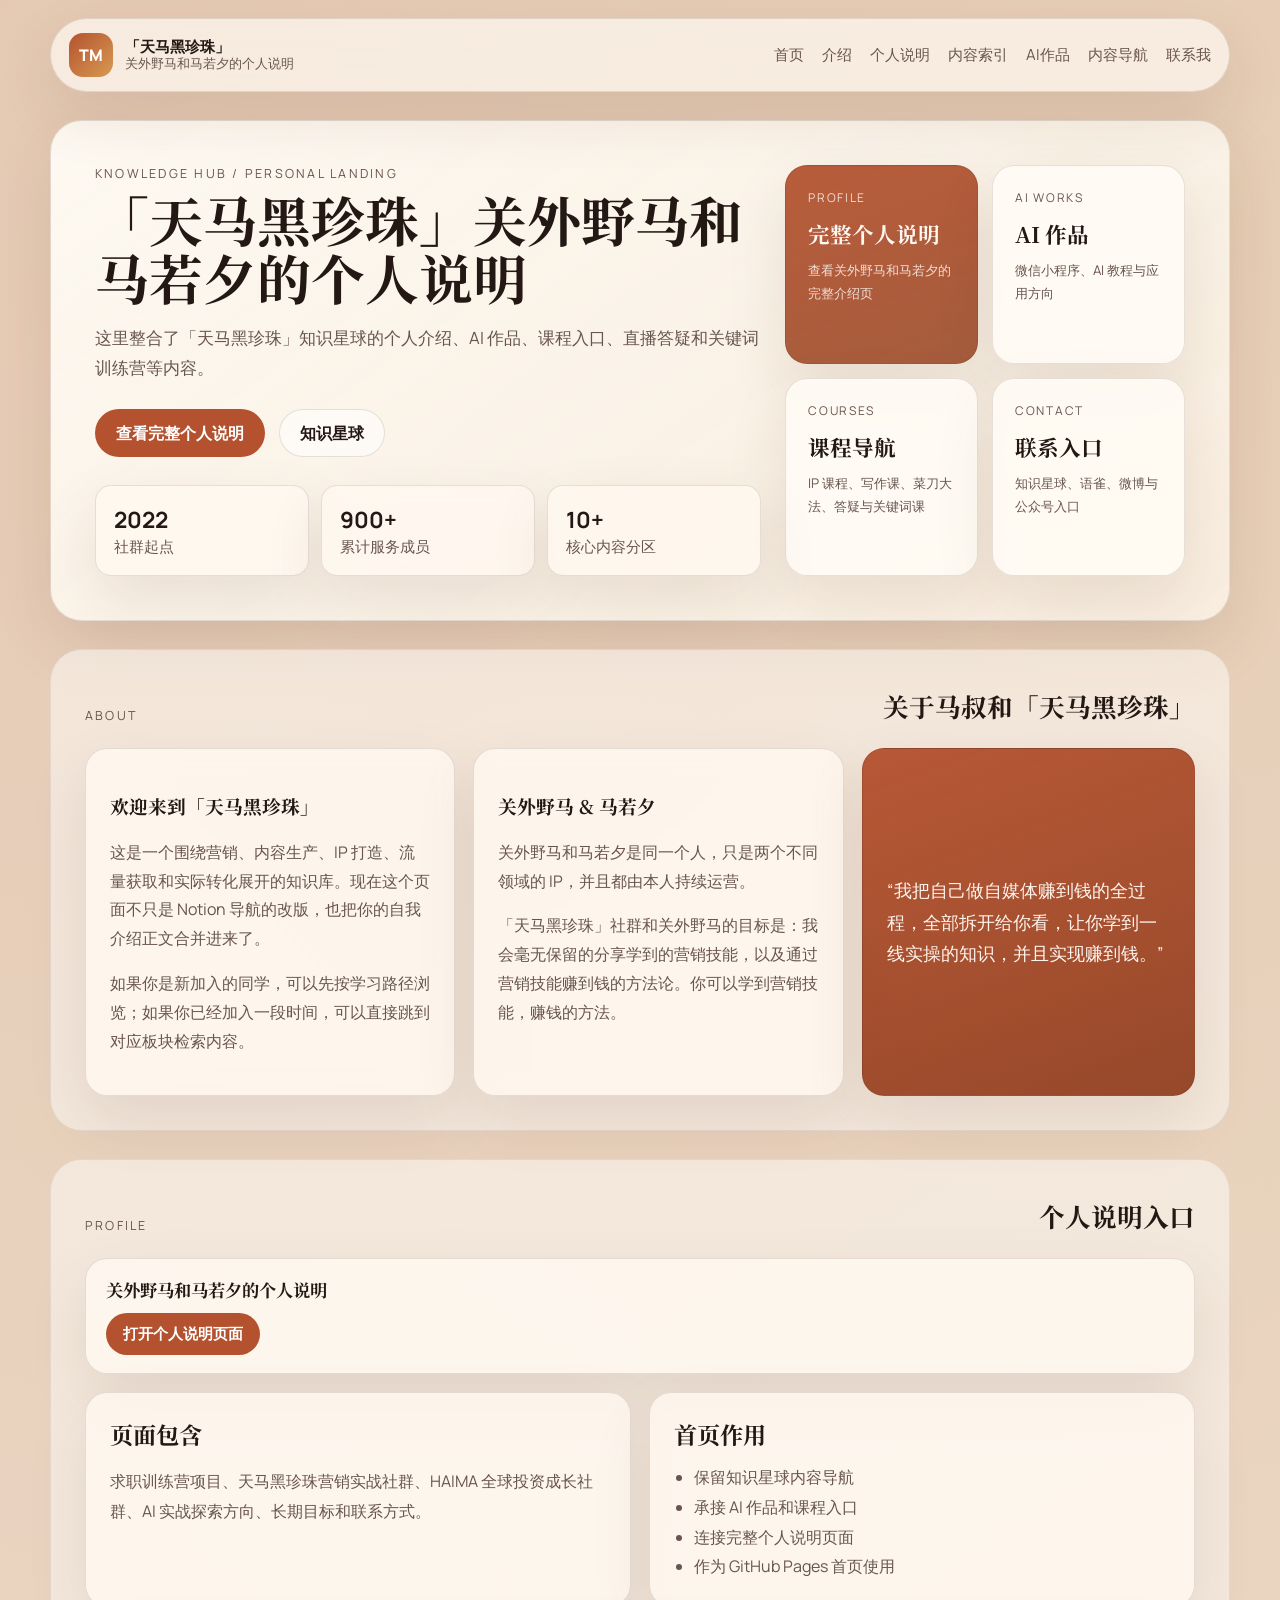
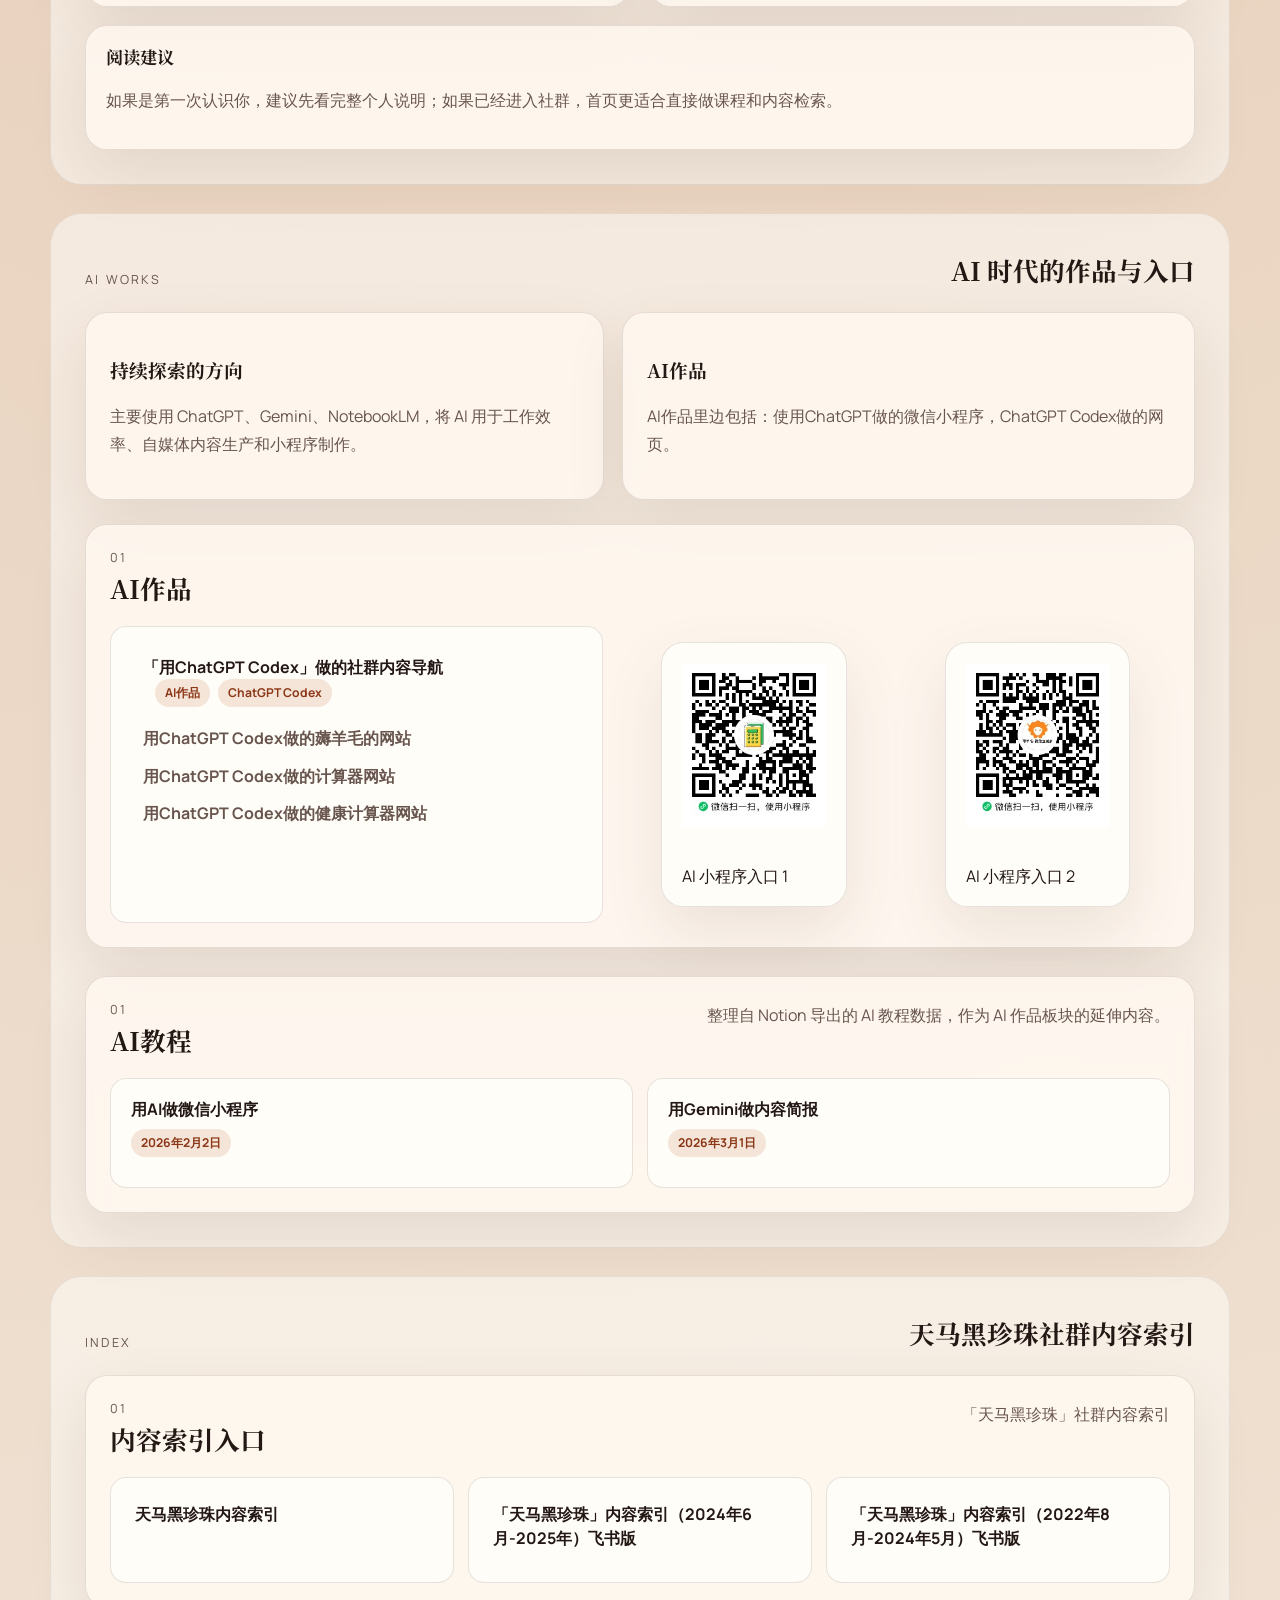
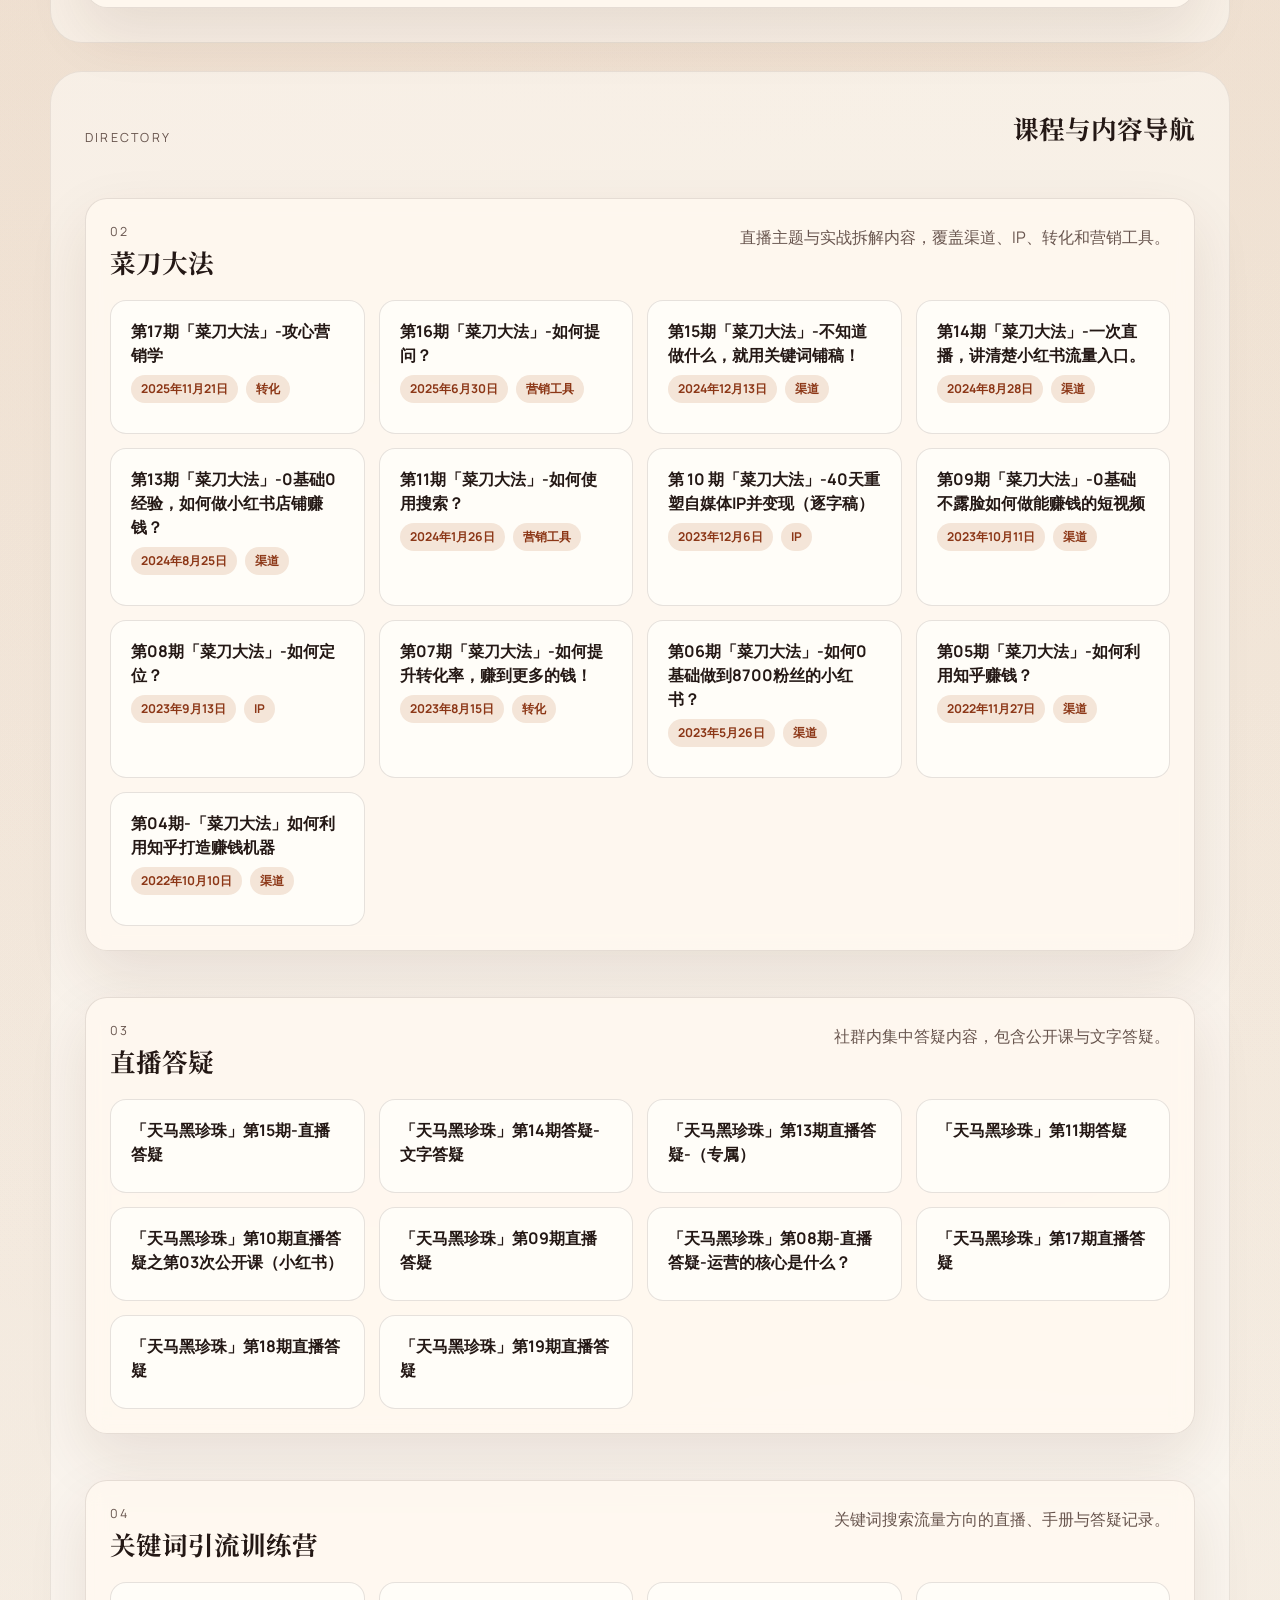
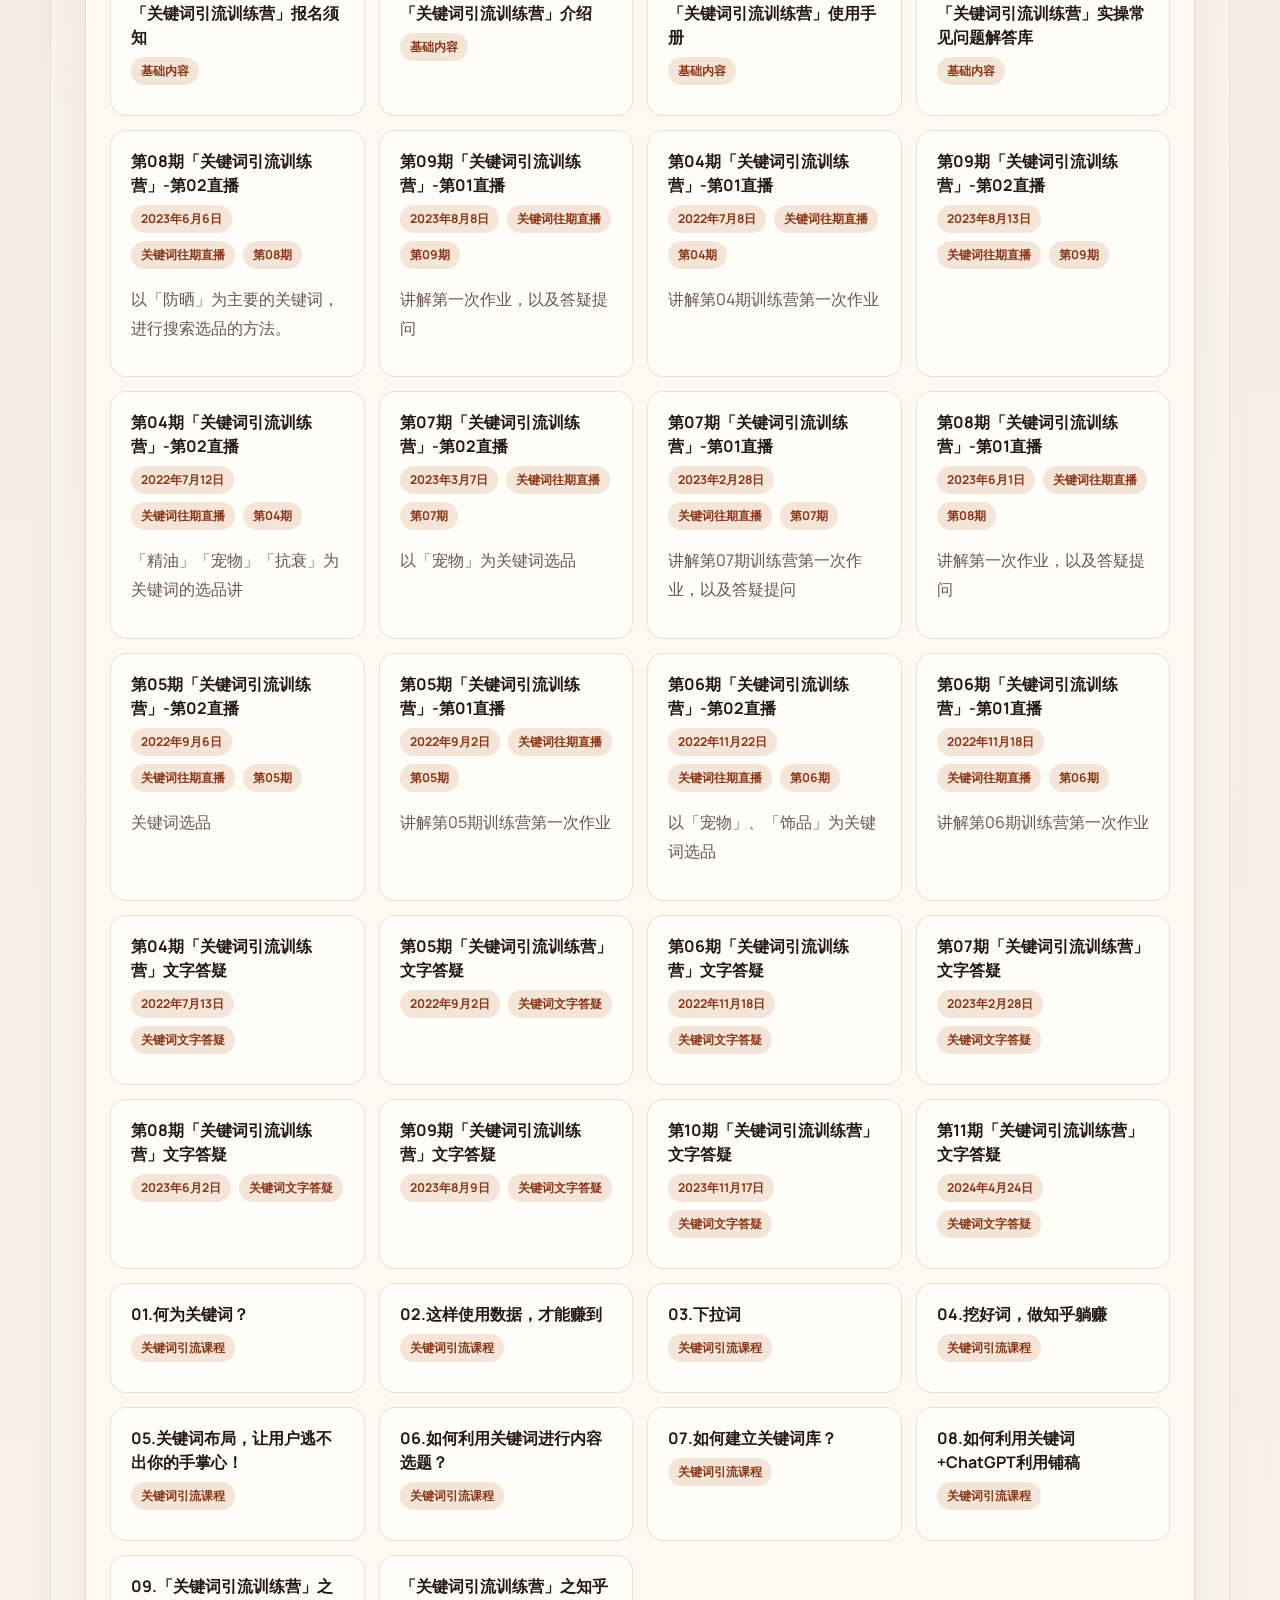
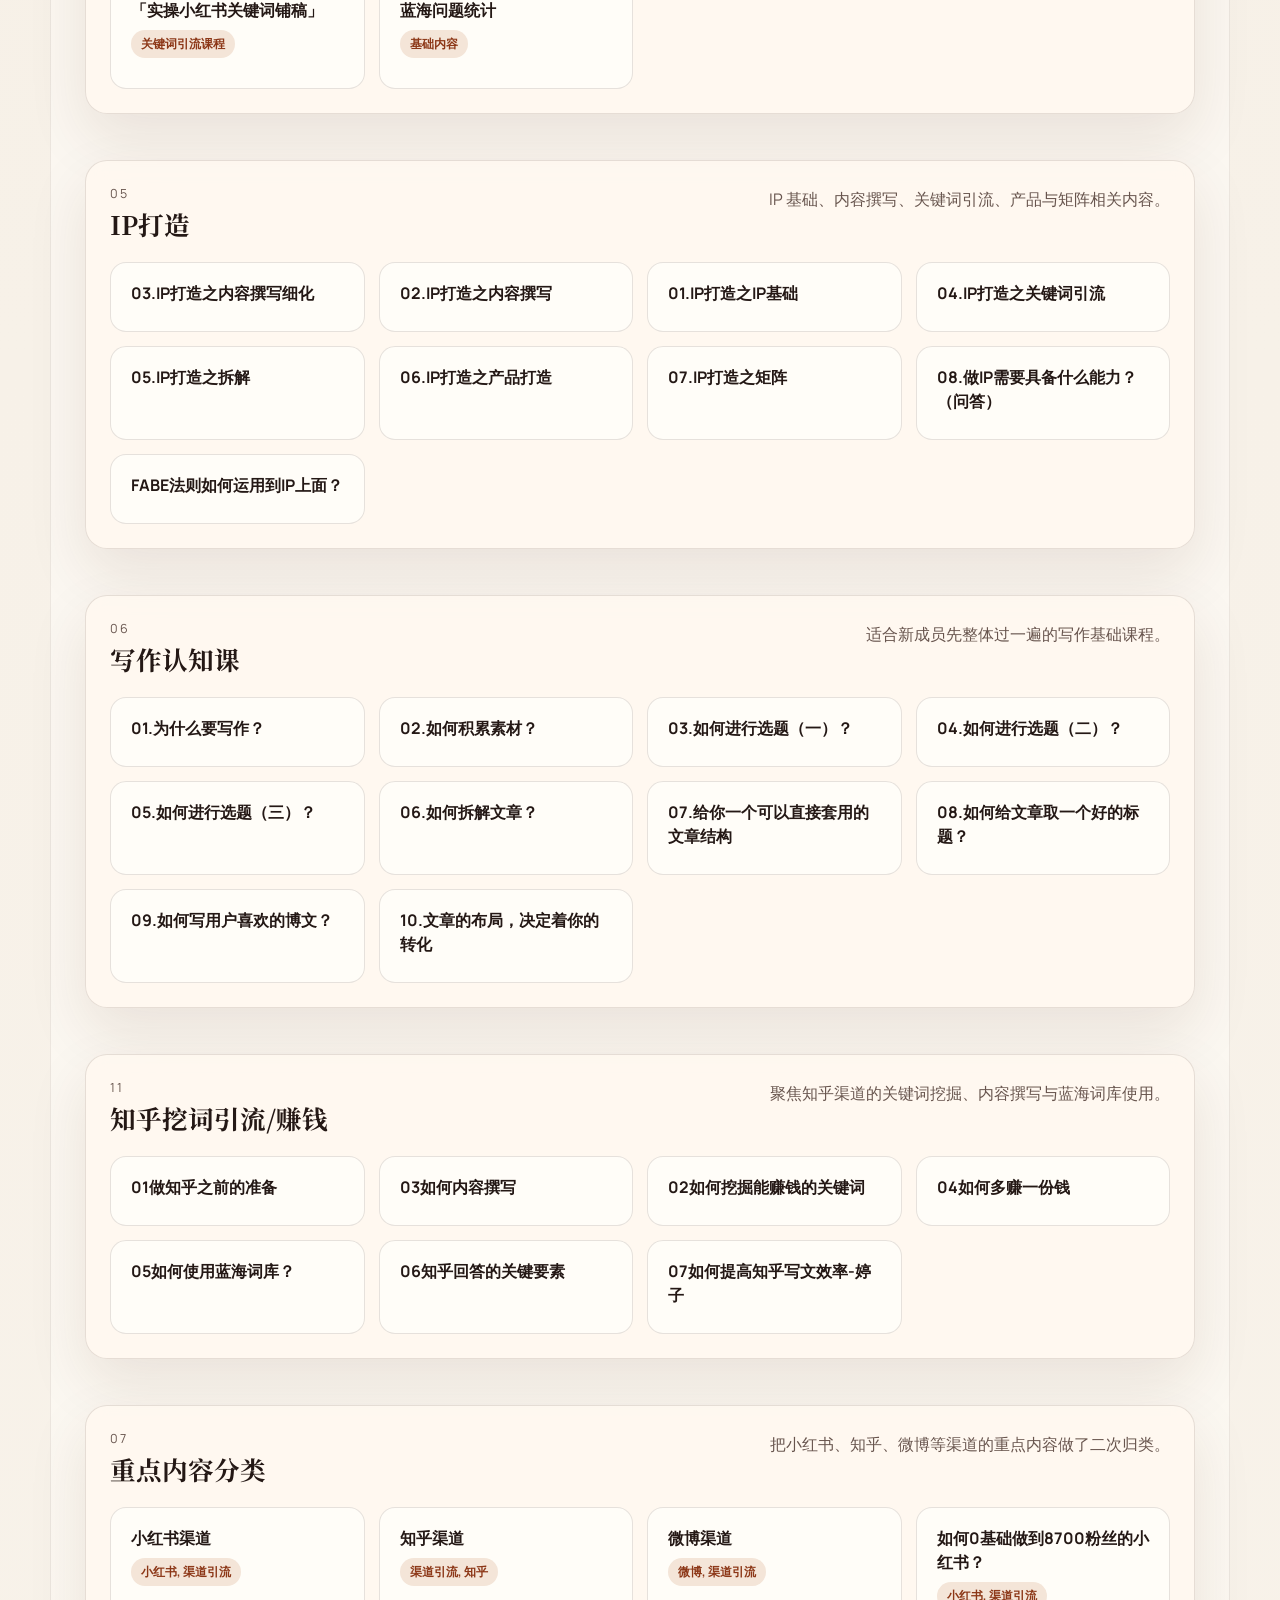
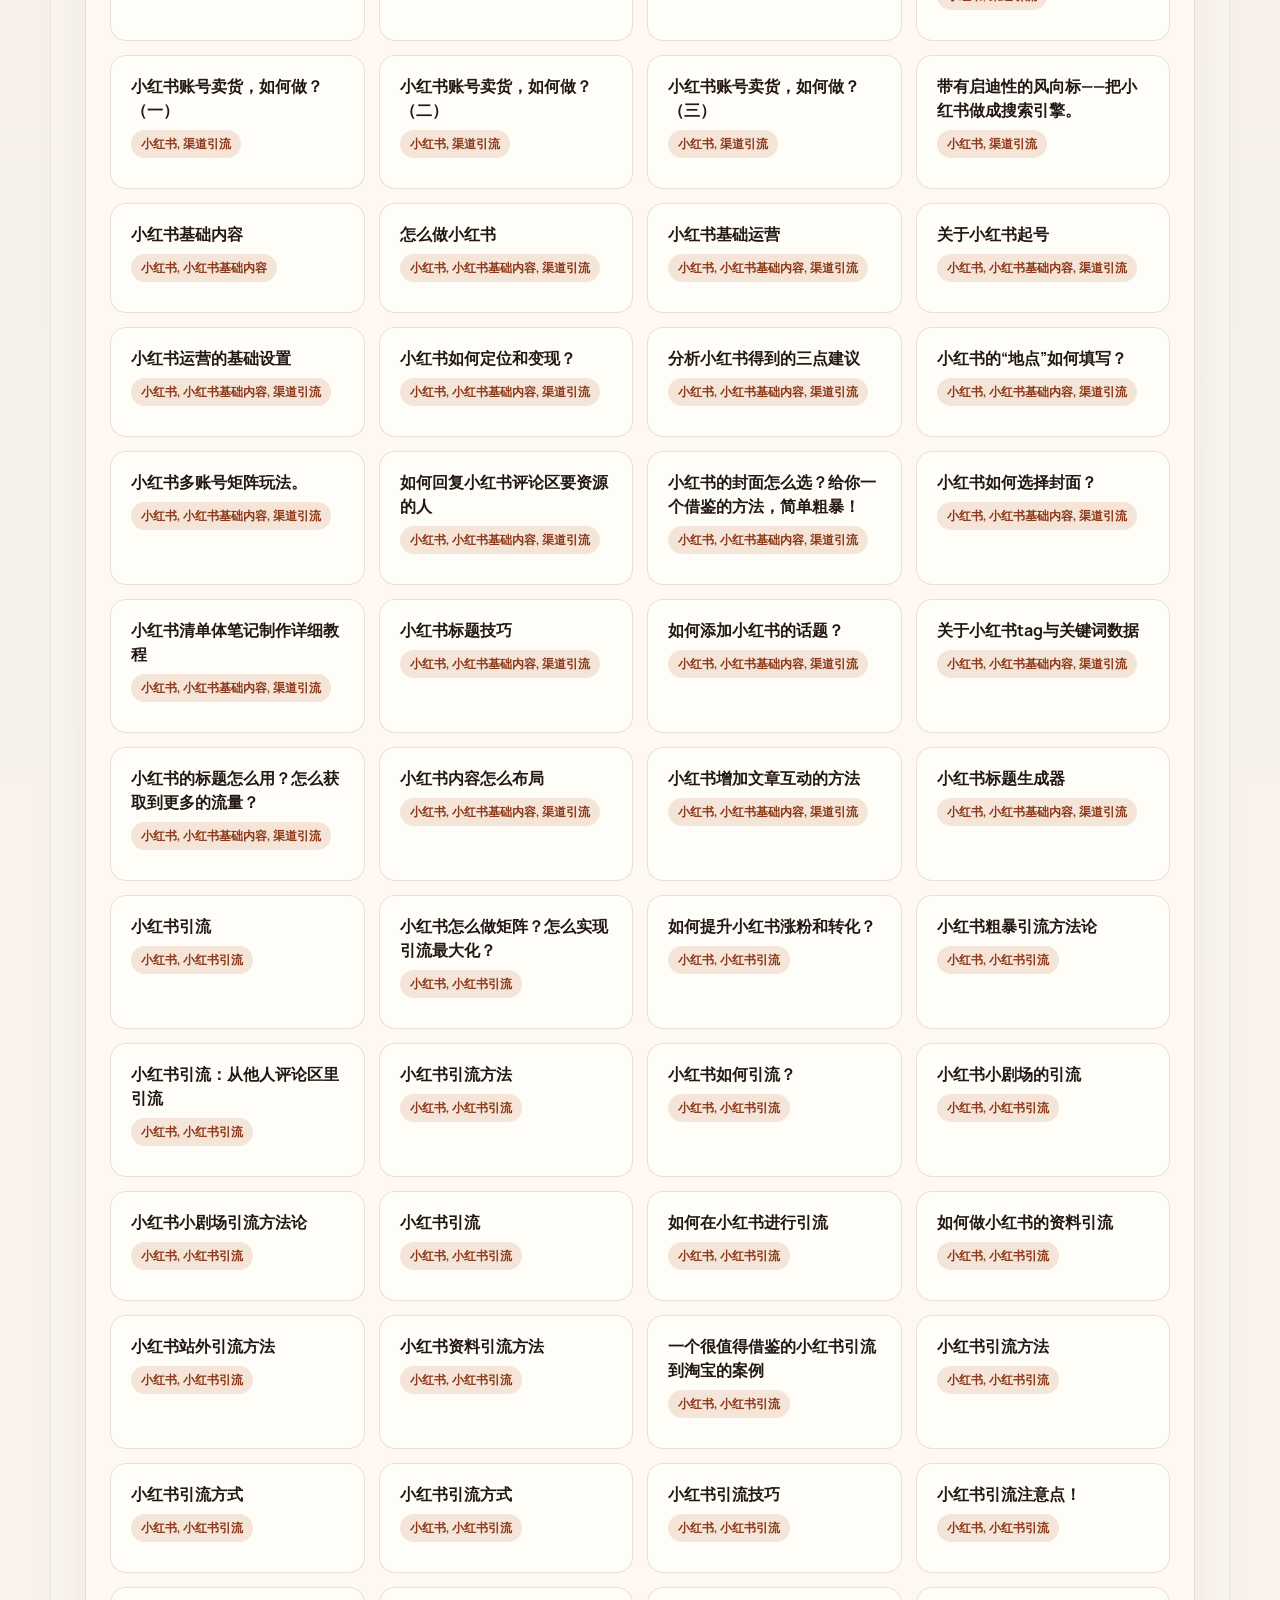
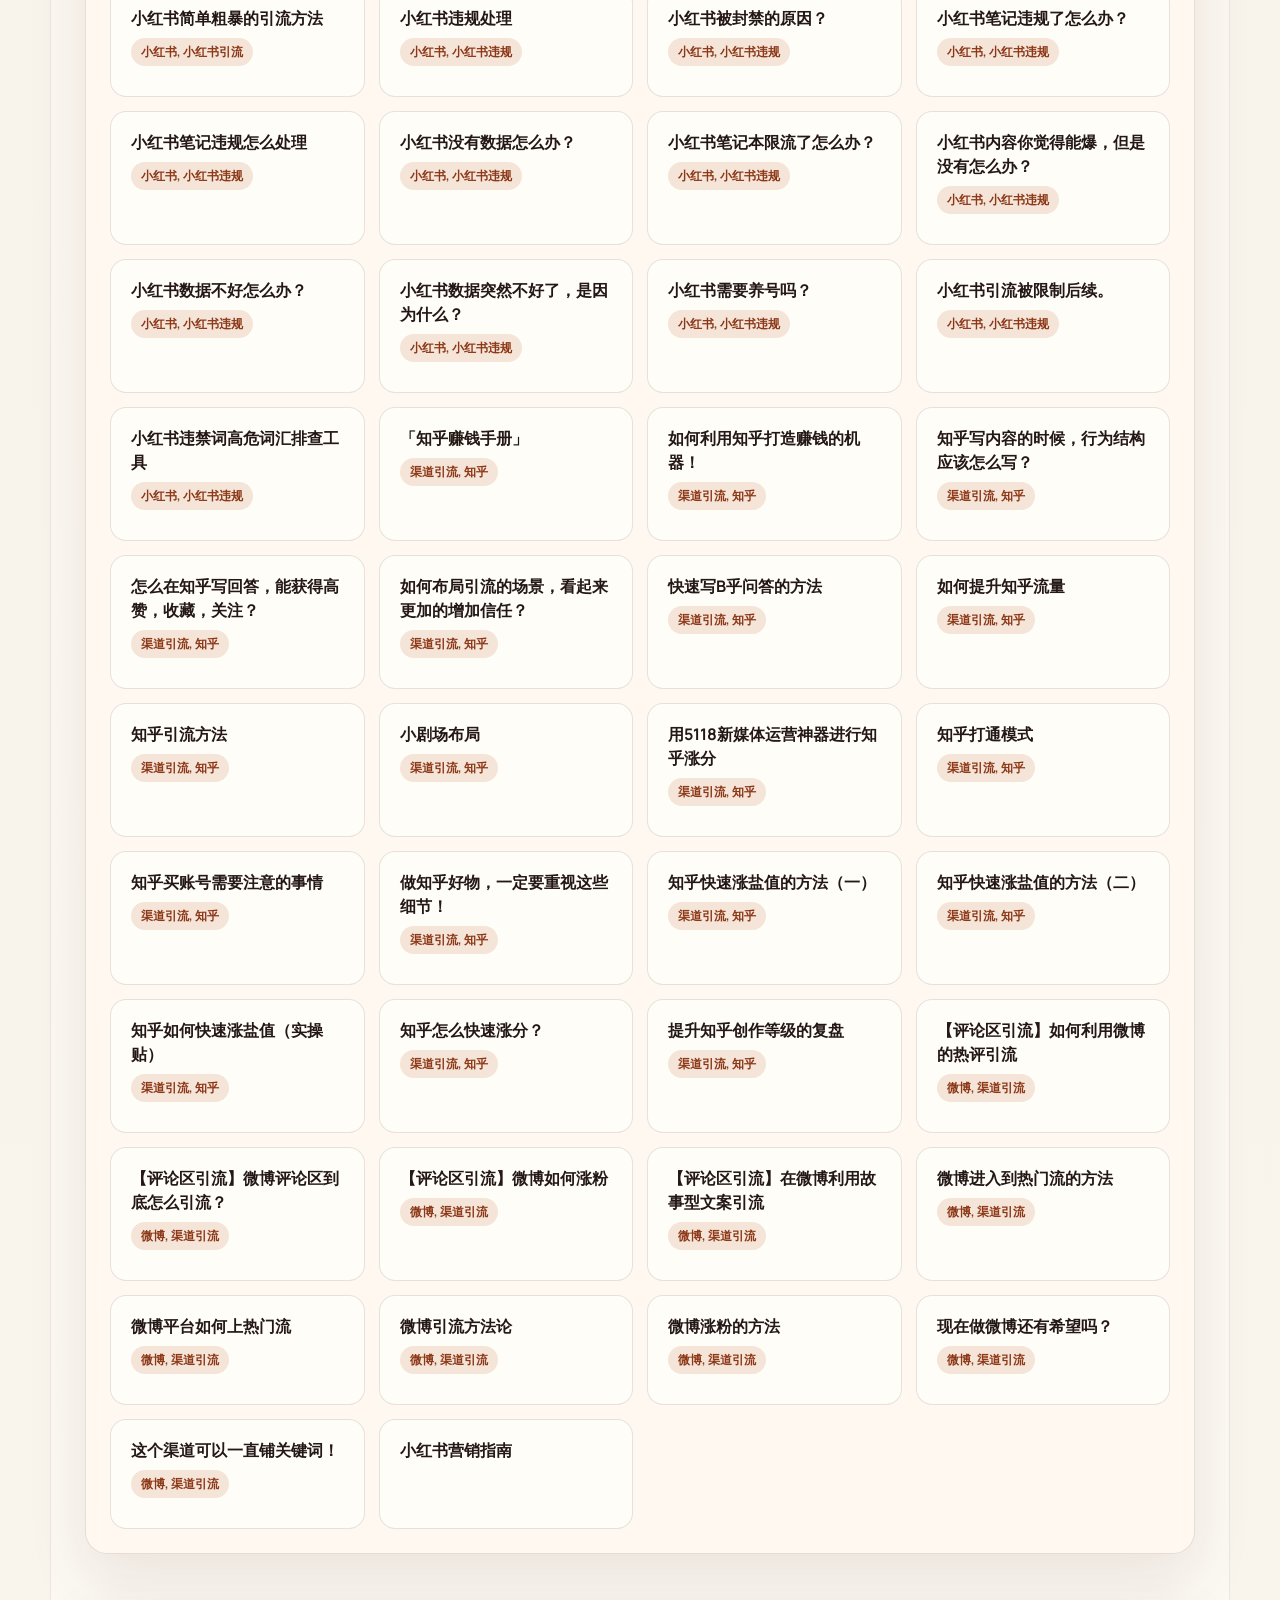
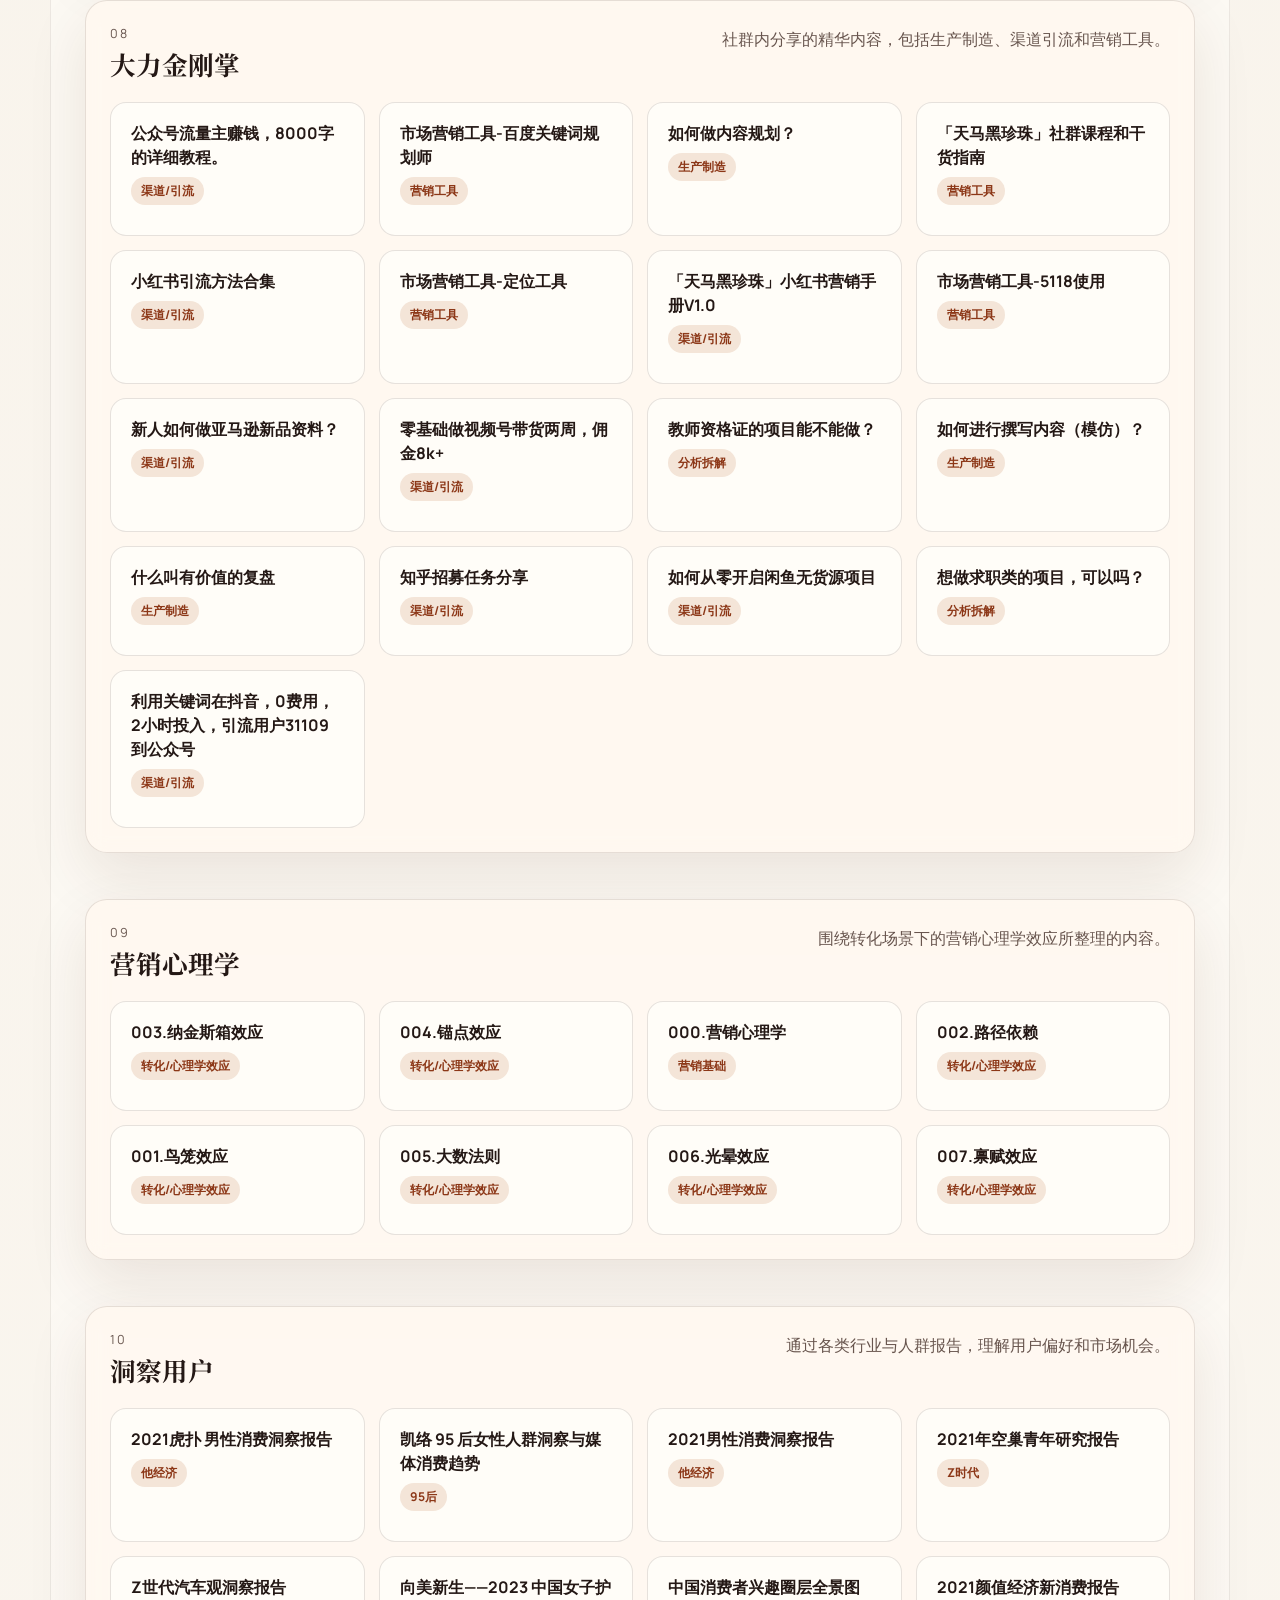
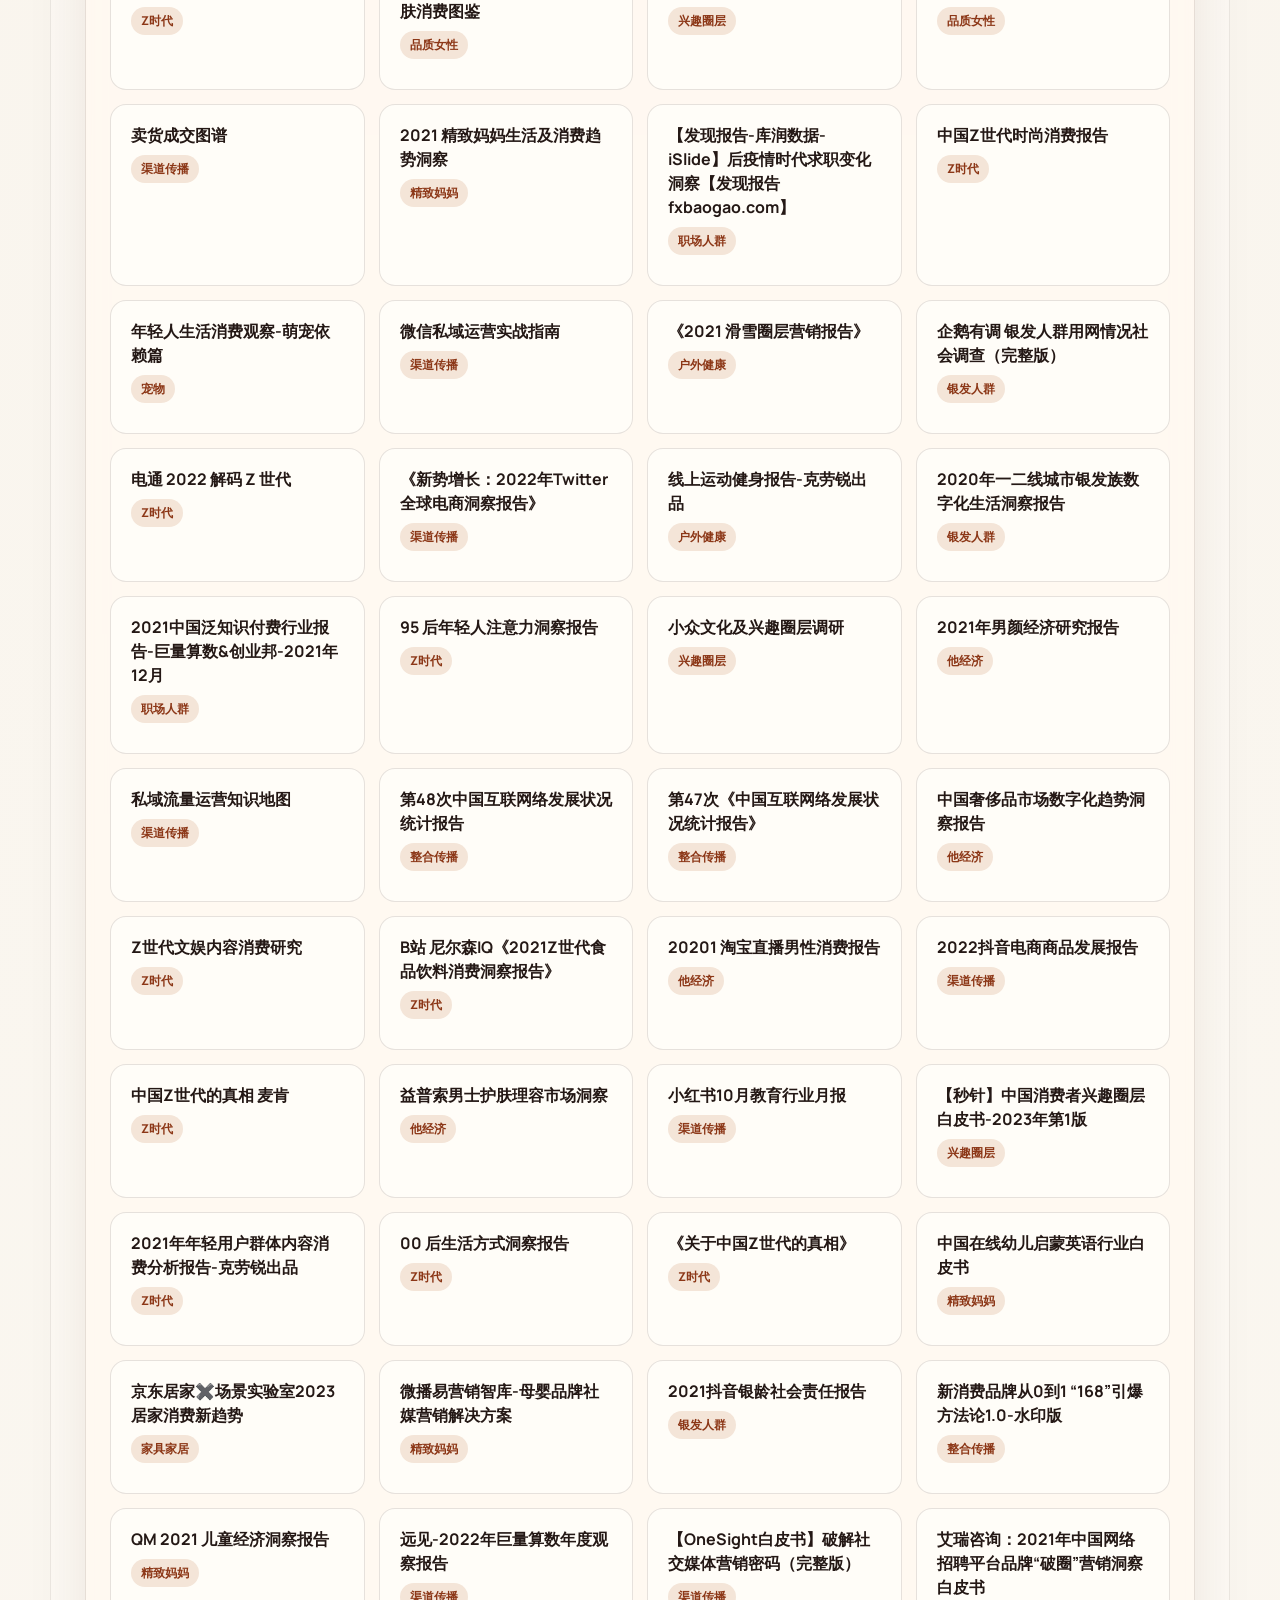
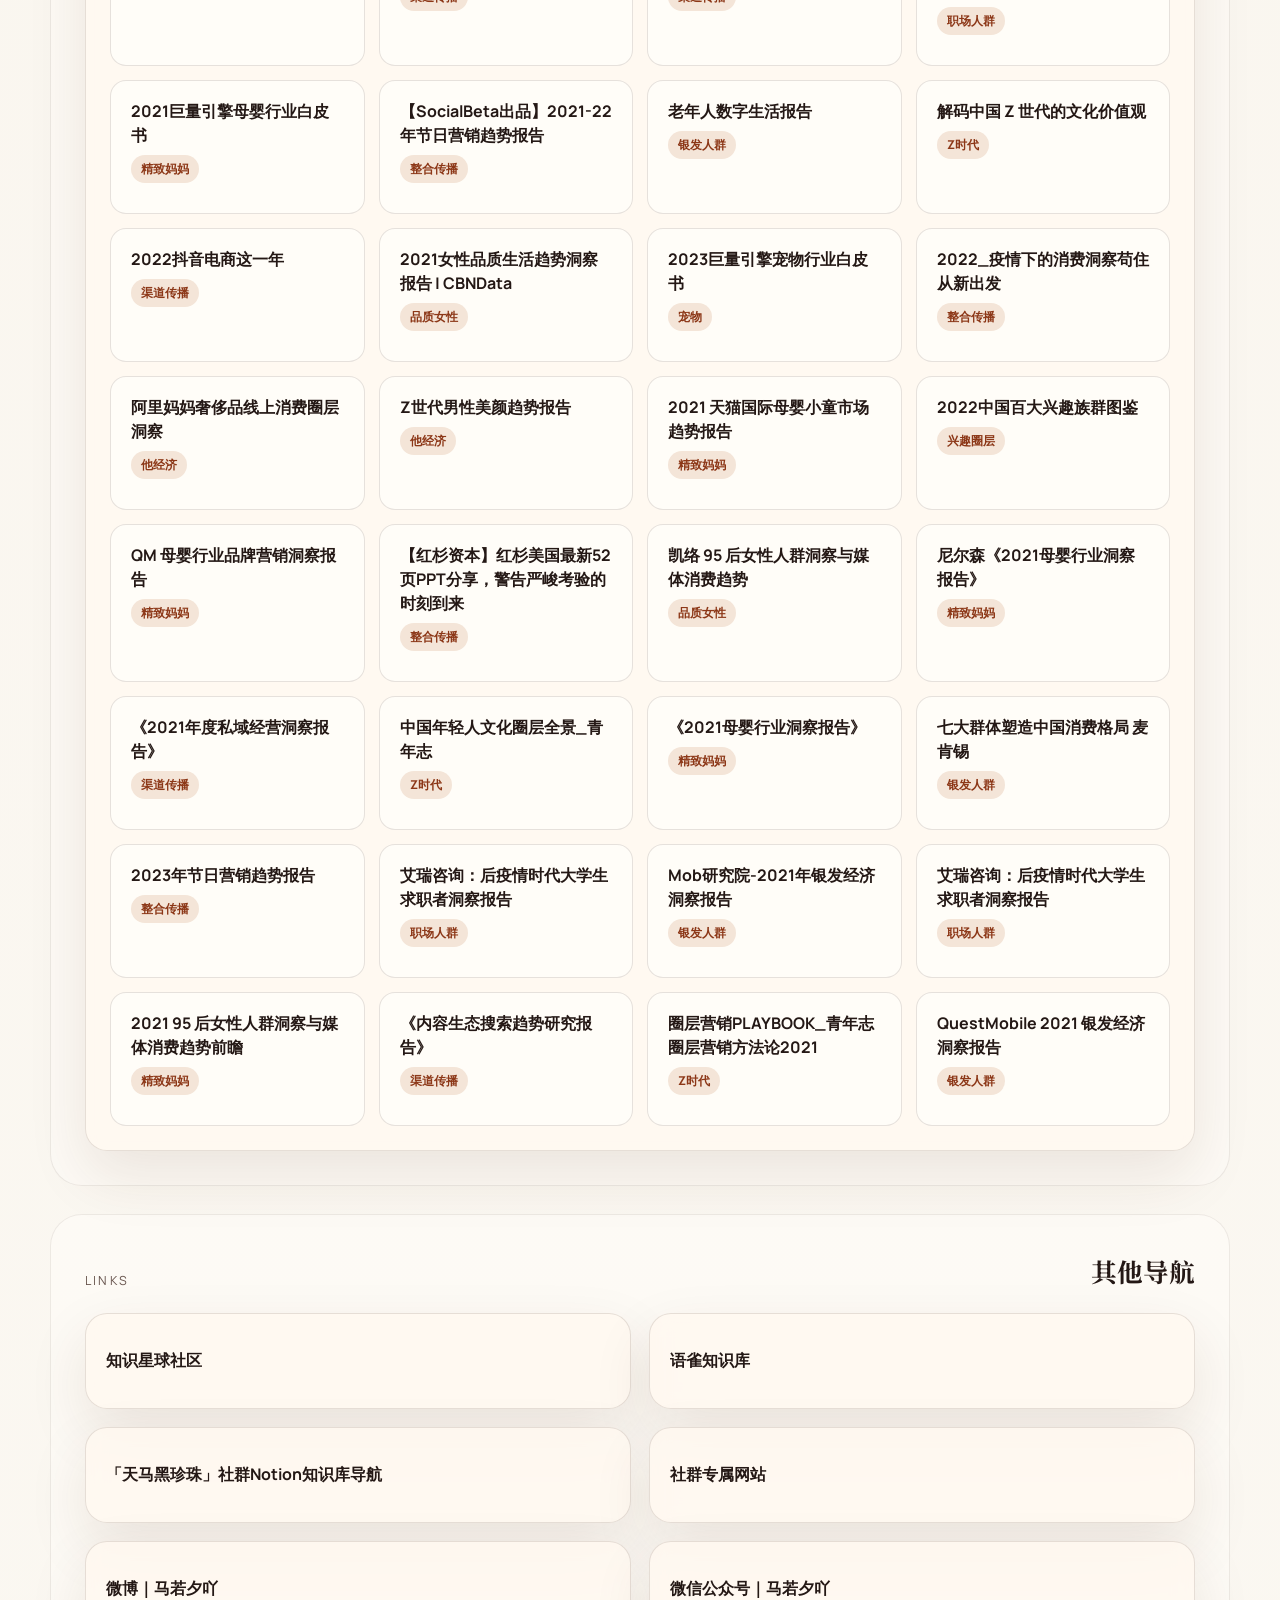
==== commit 91709fb9: "Fix AI work card link layout" ====
--- a/index.html
+++ b/index.html
@@ -180,14 +180,16 @@
               </div>
             </div>
             <div class="ai-works-grid">
-              <a
-                class="content-item ai-work-item"
-                href="https://yema-29129.github.io/tianmaheizhenzhu/"
-                target="_blank"
-                rel="noreferrer"
-              >
+              <article class="content-item ai-work-item">
                 <h4>
-                  「用ChatGPT Codex」做的社群内容导航
+                  <a
+                    class="ai-work-title-link"
+                    href="https://yema-29129.github.io/tianmaheizhenzhu/"
+                    target="_blank"
+                    rel="noreferrer"
+                  >
+                    「用ChatGPT Codex」做的社群内容导航
+                  </a>
                   <span class="inline-chips">
                     <span class="meta-chip">AI作品</span>
                     <span class="meta-chip">ChatGPT Codex</span>
@@ -198,7 +200,7 @@
                   <a href="https://calcwisehub.com/" target="_blank" rel="noreferrer">用ChatGPT Codex做的计算器网站</a>
                   <a href="https://fitcalcify.com/zh/" target="_blank" rel="noreferrer">用ChatGPT Codex做的健康计算器网站</a>
                 </div>
-              </a>
+              </article>
               <figure class="qr-card ai-work-qr">
                 <img src="./assets/images/image.png" alt="AI 小程序入口 1" />
                 <figcaption>AI 小程序入口 1</figcaption>
--- a/styles.css
+++ b/styles.css
@@ -592,12 +592,22 @@
 
 .ai-work-item {
   min-height: 100%;
+  padding: 28px 32px;
 }
 
 .ai-work-links {
   display: grid;
   gap: 10px;
   margin-top: 18px;
+}
+
+.ai-work-title-link {
+  color: inherit;
+  text-decoration: none;
+}
+
+.ai-work-title-link:hover {
+  color: var(--accent-strong);
 }
 
 .ai-work-links a {
